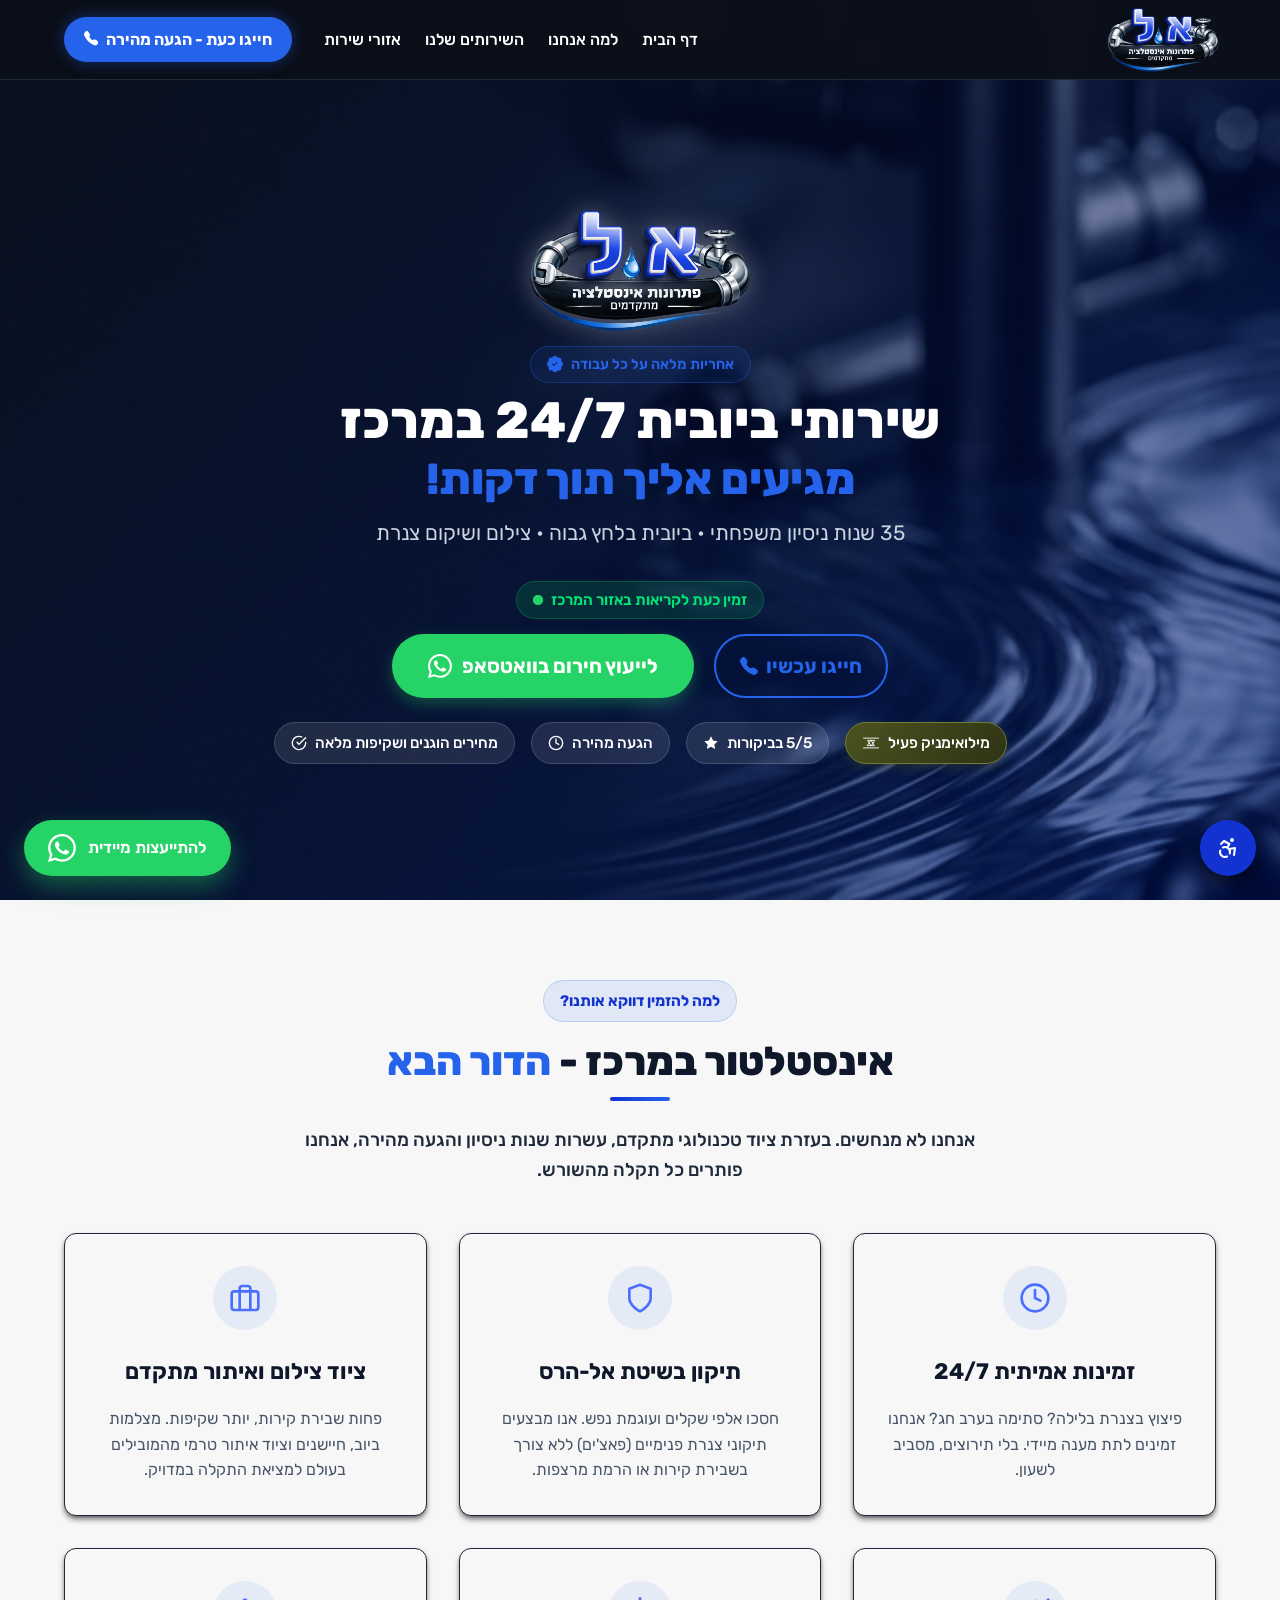
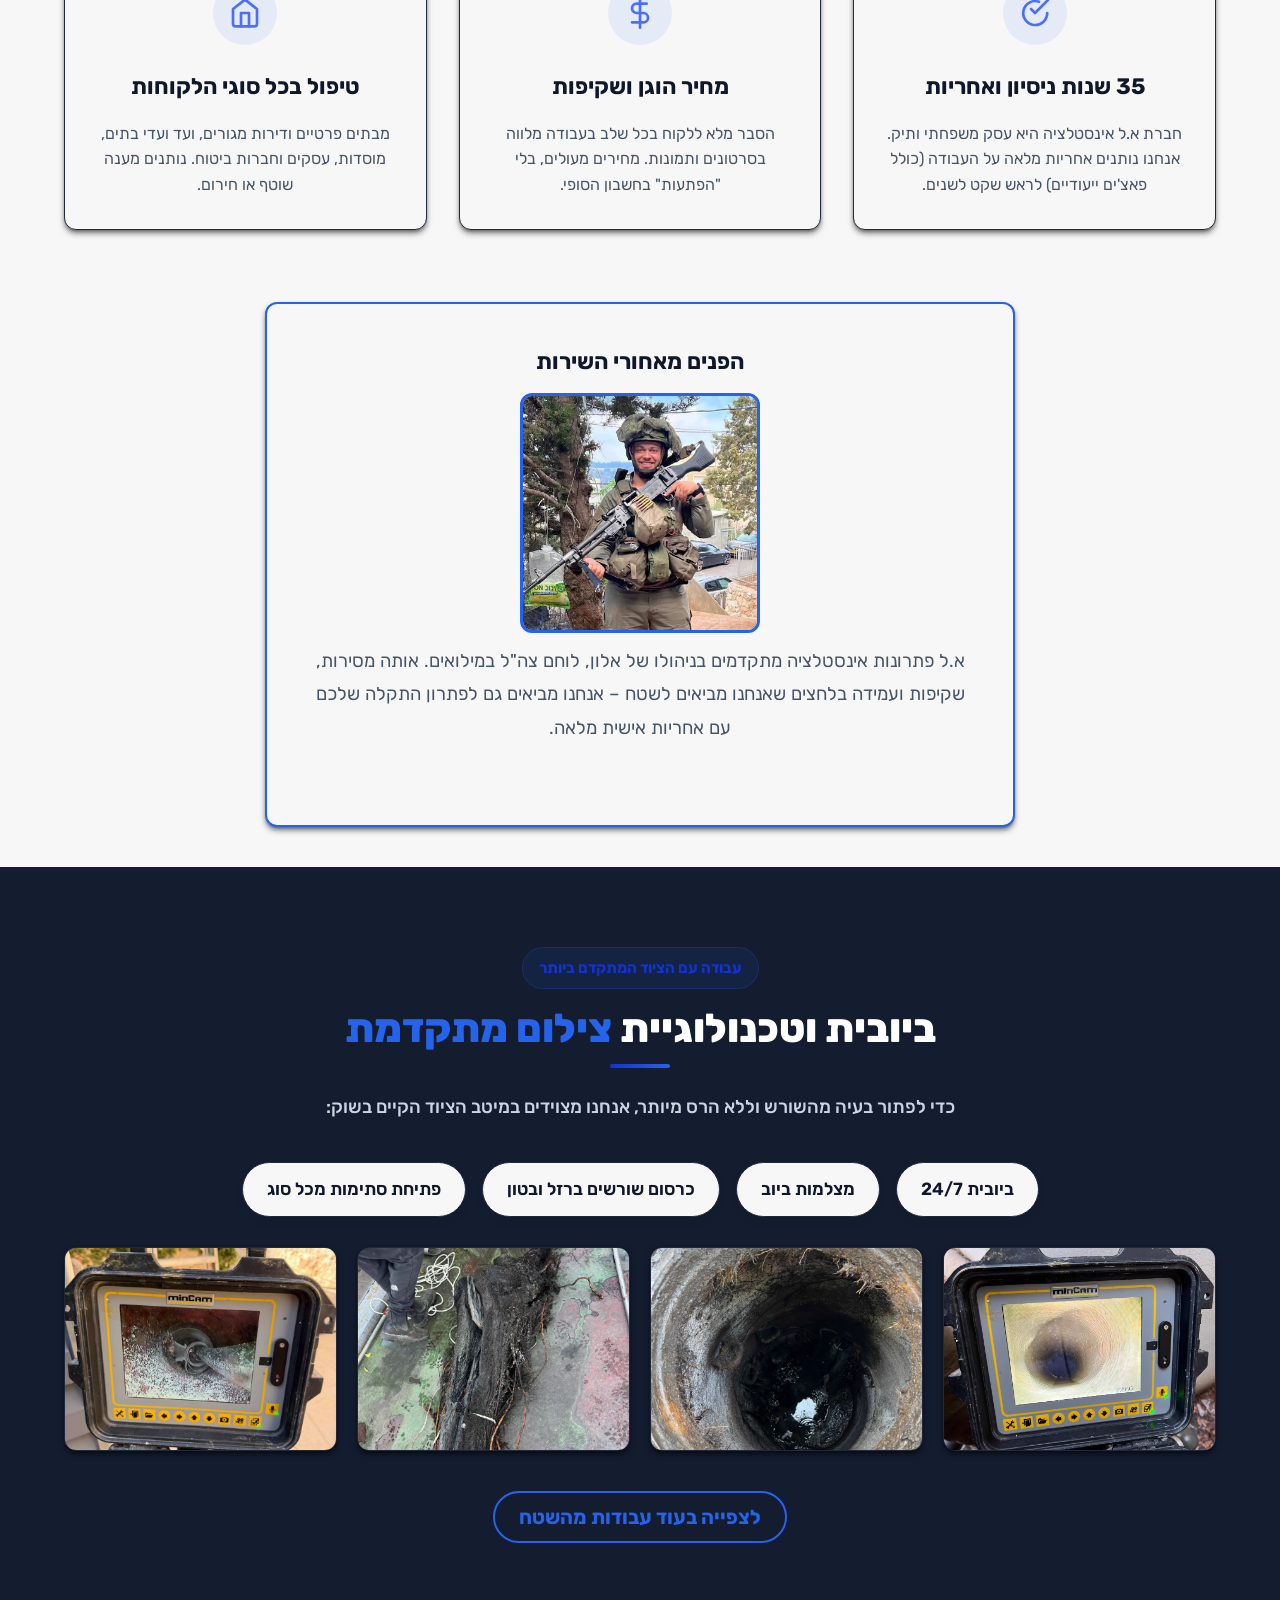
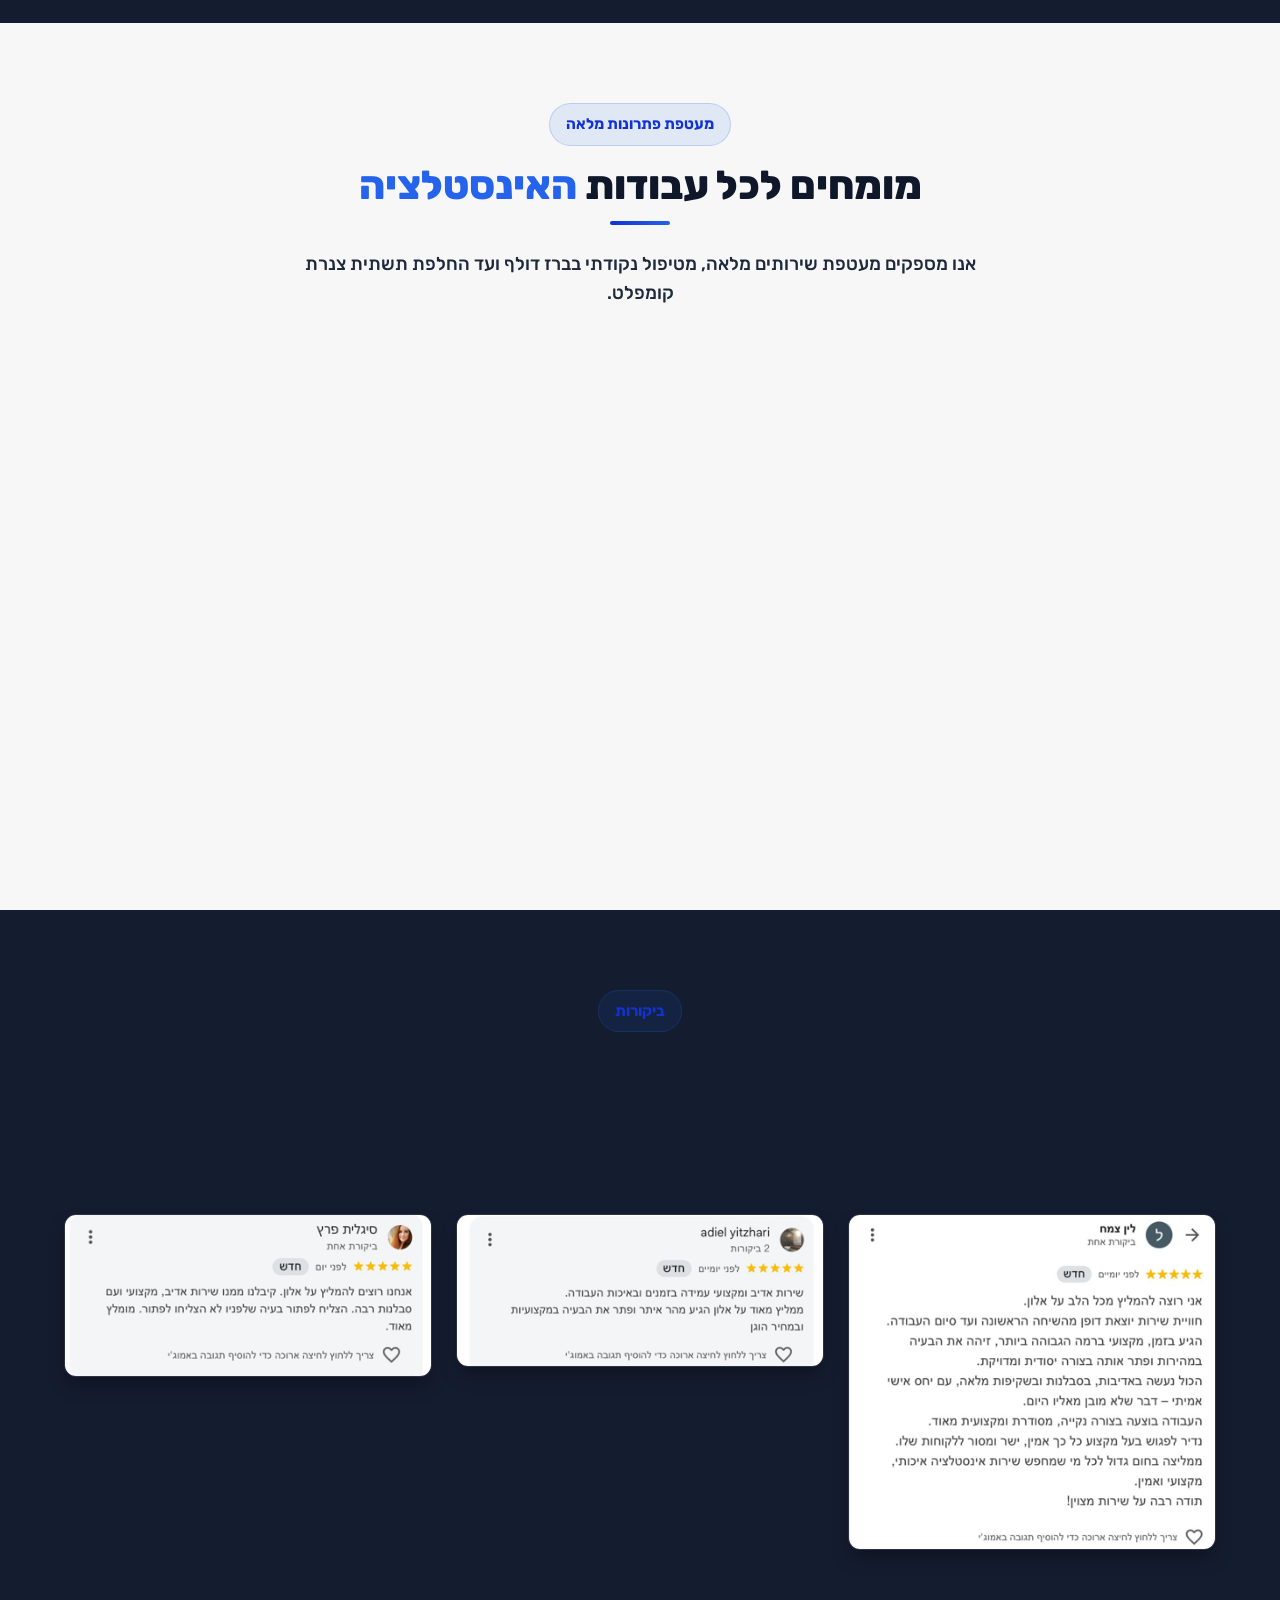
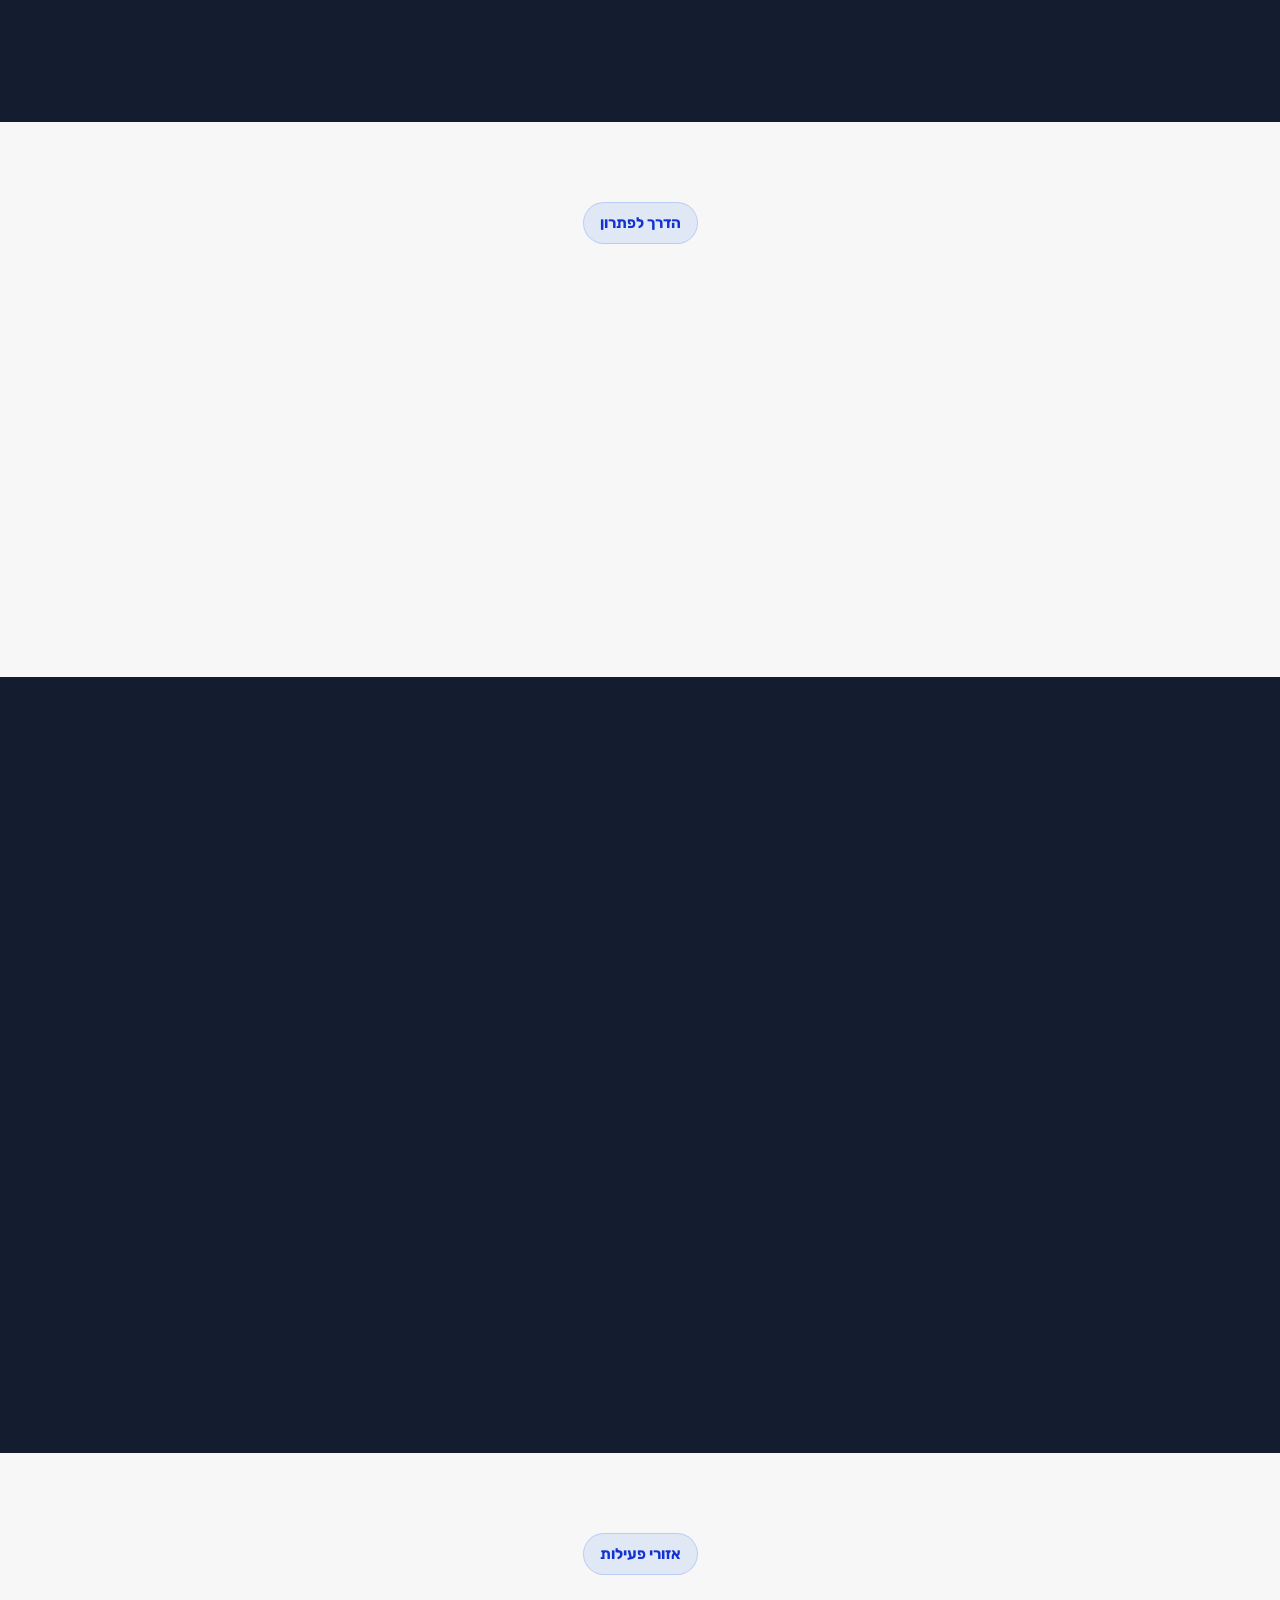
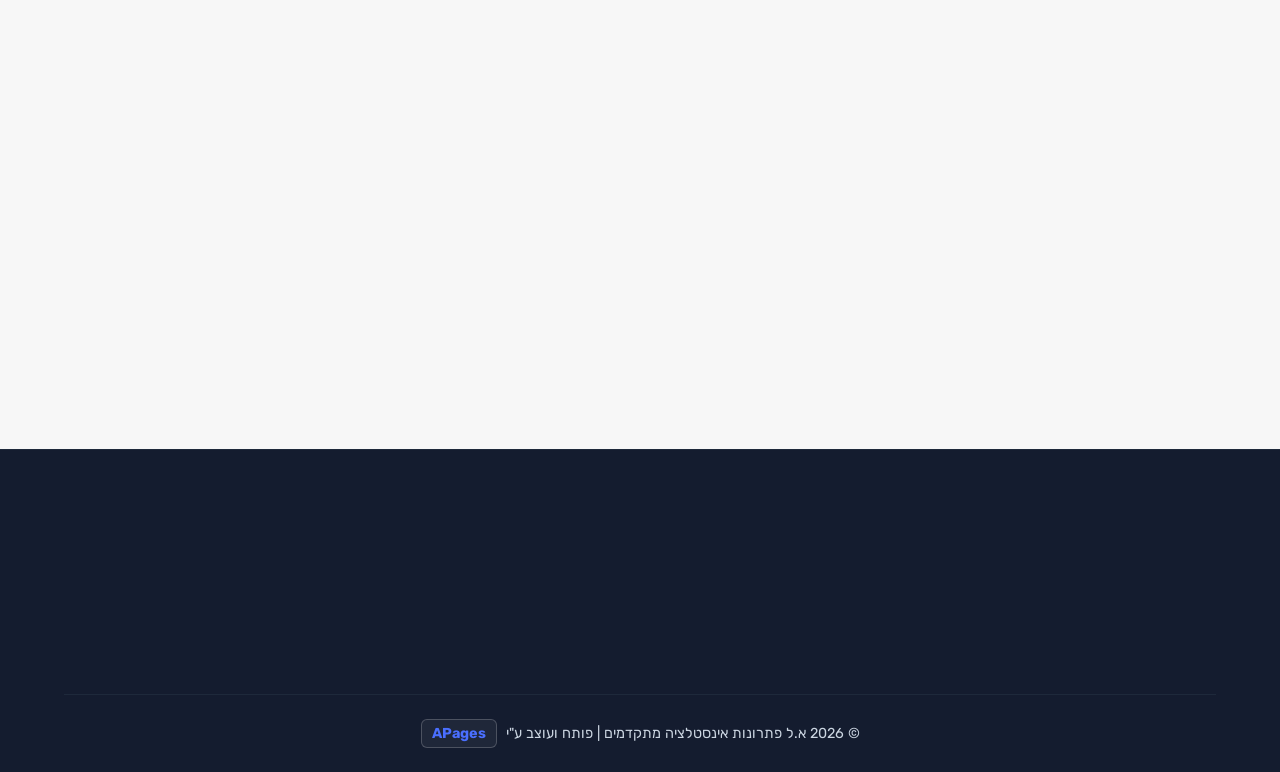
==== index.html @ 1751de32 "Revert "Update biuvit landing page services and mobile polish" This reverts commit eb22429bd9f1d9e3f" ====
<!DOCTYPE html>
<html lang="he" dir="rtl">

<head>
    <!-- Google Tag Manager -->
    <script>(function(w,d,s,l,i){w[l]=w[l]||[];w[l].push({'gtm.start':
    new Date().getTime(),event:'gtm.js'});var f=d.getElementsByTagName(s)[0],
    j=d.createElement(s),dl=l!='dataLayer'?'&l='+l:'';j.async=true;j.src=
    'https://www.googletagmanager.com/gtm.js?id='+i+dl;f.parentNode.insertBefore(j,f);
    })(window,document,'script','dataLayer','GTM-58KF8XC5');</script>
    <!-- End Google Tag Manager -->
    <meta charset="UTF-8">
    <meta name="viewport" content="width=device-width, initial-scale=1.0, viewport-fit=cover">
    <link rel="icon" type="image/png" href="favicon-v3.png">
    <link rel="shortcut icon" href="favicon-v3.png" type="image/x-icon">
    <link rel="apple-touch-icon" href="favicon-v3.png">
    <link rel="canonical" href="https://al-biuvit.co.il/">

    <!-- Resource Hints -->
    <link rel="preconnect" href="https://fonts.googleapis.com">
    <link rel="preconnect" href="https://fonts.gstatic.com" crossorigin>
    <link rel="preconnect" href="https://wa.me">
    <link rel="preload" as="image" href="hero-bg.png">

    <!-- SEO & Open Graph -->
    <title>שירותי ביובית ואינסטלציה במרכז 24/7 | א.ל פתרונות מתקדמים</title>
    <meta name="description"
        content="צריך ביובית במרכז? א.ל פתרונות אינסטלציה - שירותי ביובית 24/7, צילום צנרת ביוב, כרסום שורשים בברזל ובטון ופתיחת סתימות בלחץ גבוה. 35 שנות ניסיון.">
    <meta name="keywords"
        content="ביובית במרכז, ביובית 24/7, צילום צנרת ביוב, כרסום שורשים, פתיחת סתימות ביוב, אינסטלטור במרכז, ביובית תל אביב">

    <!-- Open Graph / Social Media -->
    <meta property="og:title" content="ביובית ואינסטלציה במרכז 24/7 | א.ל פתרונות">
    <meta property="og:description"
        content="שירותי ביובית, צילום צנרת וכרסום שורשים בלחץ גבוה. 35 שנות ניסיון, זמינות 24/7. הגעה מהירה לכל המרכז.">
    <meta property="og:image" content="https://al-biuvit.co.il/logo_transparency.png">
    <meta property="og:url" content="https://al-biuvit.co.il/">
    <meta property="og:type" content="website">

    <!-- Twitter Cards -->
    <meta name="twitter:card" content="summary_large_image">
    <meta name="twitter:title" content="אינסטלטור במרכז 24/7 | א.ל פתרונות אינסטלציה">
    <meta name="twitter:description"
        content="פתרונות אינסטלציה וביובית בשיטת אל-הרס. 35 שנות ניסיון, זמינות 24/7. הגעה מהירה למרכז.">
    <meta name="twitter:image" content="https://al-biuvit.co.il/logo_transparency.png">

    <!-- JSON-LD LocalBusiness Schema -->
    <script type="application/ld+json">
    {
      "@context": "https://schema.org",
      "@type": "LocalBusiness",
      "name": "א.ל פתרונות אינסטלציה מתקדמים",
      "image": "https://al-biuvit.co.il/logo_transparency.png",
      "@id": "https://al-biuvit.co.il/",
      "url": "https://al-biuvit.co.il/",
      "telephone": "+972502509104",
      "aggregateRating": {
        "@type": "AggregateRating",
        "ratingValue": "4.9",
        "reviewCount": "127"
      },
      "address": {
        "@type": "PostalAddress",
        "streetAddress": "מרכז הארץ",
        "addressLocality": "תל אביב, פתח תקווה, רמת גן, סביון",
        "addressRegion": "מרכז",
        "addressCountry": "IL"
      },
      "geo": {
        "@type": "GeoCoordinates",
        "latitude": 32.0853,
        "longitude": 34.7818
      },
      "openingHoursSpecification": {
        "@type": "OpeningHoursSpecification",
        "dayOfWeek": [
          "Monday",
          "Tuesday",
          "Wednesday",
          "Thursday",
          "Friday",
          "Saturday",
          "Sunday"
        ],
        "opens": "00:00",
        "closes": "23:59"
      },
      "sameAs": [
        "https://wa.me/972502509104"
      ],
      "priceRange": "₪₪",
      "description": "שירותי ביובית 24/7, שטיפת קווי ביוב בלחץ גבוה, צילום צנרת, כרסום שורשים ופתיחת סתימות מכל הסוגים במרכז.",
      "hasOfferCatalog": {
        "@type": "OfferCatalog",
        "name": "שירותי אינסטלציה וביובית",
        "itemListElement": [
          {
            "@type": "Offer",
            "itemOffered": {
              "@type": "Service",
              "name": "שירותי ביובית 24/7",
              "description": "שטיפת קווי ביוב בלחץ מים גבוה ופתיחת סתימות קשות."
            }
          },
          {
            "@type": "Offer",
            "itemOffered": {
              "@type": "Service",
              "name": "צילום צנרת ביוב",
              "description": "אבחון מדויק של תקלות ומפגעים בתוך הצנרת באמצעות מצלמות מתקדמות."
            }
          },
          {
            "@type": "Offer",
            "itemOffered": {
              "@type": "Service",
              "name": "כרסום שורשים בצנרת",
              "description": "הסרת שורשים, בטון וברזל מתוך קווי ביוב ללא הרס."
            }
          }
        ]
      }
    }
    </script>

    <!-- FAQ Schema for SEO -->
    <script type="application/ld+json">
    {
      "@context": "https://schema.org",
      "@type": "FAQPage",
      "mainEntity": [
        {
          "@type": "Question",
          "name": "מהם היתרונות של שימוש בביובית?",
          "acceptedAnswer": {
            "@type": "Answer",
            "text": "ביובית מאפשרת שטיפה בלחץ מים גבוה מאוד שמנקה את הצנרת באופן יסודי, מסירה שומנים ופותרת סתימות מורכבות שציוד רגיל לא יכול להן."
          }
        },
        {
          "@type": "Question",
          "name": "האם יש אחריות על עבודות אינסטלציה וביובית?",
          "acceptedAnswer": {
            "@type": "Answer",
            "text": "כן, אנו נותנים אחריות מלאה על כל עבודה שאנו מבצעים, כולל תיקוני צנרת בשיטת אל-הרס ושטיפת קווים."
          }
        },
        {
          "@type": "Question",
          "name": "כמה זמן לוקח לכם להגיע לקריאת חירום?",
          "acceptedAnswer": {
            "@type": "Answer",
            "text": "אנו מחויבים להגעה מהירה ככל האפשר בכל אזור המרכז, בדרך כלל תוך דקות ספורות מרגע הקריאה 24/7."
          }
        },
        {
          "@type": "Question",
          "name": "האם אתם נותנים שירות גם לוועדי בתים ולעסקים?",
          "acceptedAnswer": {
            "@type": "Answer",
            "text": "כן, אנו מספקים מענה רחב הכולל שירות שוטף וקריאות חירום לוועדי בתים, מוסדות, חברות ניהול ועסקים בכל אזור המרכז."
          }
        },
        {
          "@type": "Question",
          "name": "מתי כדאי להזמין ביובית במקום אינסטלטור רגיל?",
          "acceptedAnswer": {
            "@type": "Answer",
            "text": "ביובית נדרשת כאשר מדובר בסתימות קשות בקווי הביוב הראשיים, הצפות, או צורך בשטיפה בלחץ מים גבוה של מערכת הניקוז."
          }
        }
      ]
    }
    </script>

    <!-- Fonts -->
    <link href="https://fonts.googleapis.com/css2?family=Rubik:wght@300;400;500;600;700;800&display=swap"
        rel="stylesheet">

    <!-- Custom CSS -->
    <link rel="stylesheet" href="style.css">
    <!-- Google Tag Manager / gtag.js Placeholders -->
    <!-- Place your Google Ads conversion snippet here later. For now, tracking events are attached to buttons -->
    <script>
        // Placeholder for gtag report conversion
        function gtag_report_conversion(url) {
            // function logic provided by Google
            if (typeof gtag !== 'undefined') {
                gtag('event', 'conversion', {
                    'send_to': 'AW-XXXXXXXXX/YYYYYYYYYYYYYYYYY', // Replace with actual ID
                    'event_callback': function () {
                        if (url) { window.open(url, '_blank'); }
                    }
                });
                return false;
            }
            return true;
        }
    </script>
</head>

<body id="top">
    <!-- Google Tag Manager (noscript) -->
    <noscript><iframe src="https://www.googletagmanager.com/ns.html?id=GTM-58KF8XC5"
    height="0" width="0" style="display:none;visibility:hidden"></iframe></noscript>
    <!-- End Google Tag Manager (noscript) -->
    <!-- Header (Fixed) -->
    <header class="navbar">
        <div class="container nav-content">
            <div class="logo">
                <a href="#top">
                    <!-- Placeholder for the actual logo image -->
                    <img src="logo_transparency.png" alt="א.ל אינסטלציה טכנולוגיה פתרונות מתקדמים"
                        class="logo-img header-logo">
                </a>
            </div>
            <nav class="nav-links">
                <ul class="nav-menu">
                    <li><a href="#top">דף הבית</a></li>
                    <li><a href="#advantages">למה אנחנו</a></li>
                    <li><a href="#services">השירותים שלנו</a></li>
                    <li><a href="#areas">אזורי שירות</a></li>
                </ul>
                <!-- Emergency Call Button (with tracking) -->
                <a href="tel:0502509104" class="btn-emergency header-mobile-btn"
                    onclick="return gtag_report_conversion('');">
                    <span class="btn-text-mobile">חייגו כעת - הגעה מהירה</span>
                    <span class="phone-icon-anim">
                        <svg xmlns="http://www.w3.org/2000/svg" width="18" height="18" fill="currentColor"
                            viewBox="0 0 16 16">
                            <path fill-rule="evenodd"
                                d="M1.885.511a1.745 1.745 0 0 1 2.61.163L6.29 2.98c.329.423.445.974.315 1.494l-.547 2.19a.678.678 0 0 0 .178.643l2.457 2.457a.678.678 0 0 0 .644.178l2.189-.547a1.745 1.745 0 0 1 1.494.315l2.306 1.794c.829.645.905 1.87.163 2.611l-1.034 1.034c-.74.74-1.846 1.065-2.877.702a18.634 18.634 0 0 1-7.01-4.42 18.634 18.634 0 0 1-4.42-7.009c-.362-1.03-.037-2.137.703-2.877L1.885.511z" />
                        </svg>
                    </span>
                </a>

                <!-- Mobile Menu Hamburger -->
                <button id="mobileMenuBtn" class="mobile-menu-btn" aria-label="פתח תפריט">
                    <span></span>
                    <span></span>
                    <span></span>
                </button>
            </nav>
        </div>
    </header>

    <main>
        <!-- Hero Section -->
        <section class="hero bg-dark text-light">
            <!-- Background Image or Overlay here -->
            <div class="container hero-content text-center">
                <!-- Embedded Logo: Now enabled on mobile to allow the animation effect -->
                <div class="hero-logo-wrapper reveal">
                    <img src="logo_transparency.png" alt="א.ל פתרונות אינסטלציה מתקדמים" class="hero-logo" width="220"
                        height="55">
                </div>
                <div class="warranty-badge-float reveal">
                    <span>אחריות מלאה על כל עבודה</span>
                    <svg xmlns="http://www.w3.org/2000/svg" width="16" height="16" fill="currentColor"
                        viewBox="0 0 16 16">
                        <path
                            d="M10.067.87a2.89 2.89 0 0 0-4.134 0l-.622.638-.89-.011a2.89 2.89 0 0 0-2.924 2.924l.01.89-.636.622a2.89 2.89 0 0 0 0 4.134l.637.622-.011.89a2.89 2.89 0 0 0 2.924 2.924l.89-.01.622.636a2.89 2.89 0 0 0 4.134 0l.622-.637.89.011a2.89 2.89 0 0 0 2.924-2.924l-.01-.89.636-.622a2.89 2.89 0 0 0 0-4.134l-.637-.622.011-.89a2.89 2.89 0 0 0-2.924-2.924l-.89.01-.622-.636zm.287 5.984-3 3a.5.5 0 0 1-.708 0l-1.5-1.5a.5.5 0 1 1 .708-.708L7 8.793l2.646-2.647a.5.5 0 0 1 .708.708z" />
                    </svg>
                </div>
                <h1 class="hero-title reveal">
                    שירותי ביובית 24/7 במרכז<br>
                    <span class="text-highlight"
                        style="font-size: 0.85em; display: inline-block; margin-top: 5px;">מגיעים אליך תוך דקות!</span>
                </h1>
                <p class="hero-subtitle reveal reveal-delay-1">35 שנות ניסיון משפחתי &bull; ביובית בלחץ גבוה &bull;
                    צילום ושיקום צנרת</p>
                <div class="live-indicator reveal reveal-delay-1">
                    <span class="live-text">זמין כעת לקריאות באזור המרכז</span>
                    <span class="pulse-dot"></span>
                </div>
                <div class="hero-actions reveal reveal-delay-2">
                    <a href="tel:0502509104" class="btn-outline btn-large" onclick="return gtag_report_conversion('');">
                        חייגו עכשיו
                        <svg xmlns="http://www.w3.org/2000/svg" width="18" height="18" fill="currentColor"
                            viewBox="0 0 16 16" style="margin-right: 8px; vertical-align: middle;">
                            <path fill-rule="evenodd"
                                d="M1.885.511a1.745 1.745 0 0 1 2.61.163L6.29 2.98c.329.423.445.974.315 1.494l-.547 2.19a.678.678 0 0 0 .178.643l2.457 2.457a.678.678 0 0 0 .644.178l2.189-.547a1.745 1.745 0 0 1 1.494.315l2.306 1.794c.829.645.905 1.87.163 2.611l-1.034 1.034c-.74.74-1.846 1.065-2.877.702a18.634 18.634 0 0 1-7.01-4.42 18.634 18.634 0 0 1-4.42-7.009c-.362-1.03-.037-2.137.703-2.877L1.885.511z" />
                        </svg>
                    </a>
                    <a href="https://wa.me/972502509104?text=שלום,%20אני%20צריך%20אינסטלטור%20דחוף."
                        class="btn-primary btn-large btn-whatsapp-glow" target="_blank" rel="noopener"
                        onclick="return gtag_report_conversion('');">
                        לייעוץ חירום בוואטסאפ
                        <svg xmlns="http://www.w3.org/2000/svg" width="24" height="24" fill="currentColor"
                            viewBox="0 0 16 16" class="btn-icon">
                            <path
                                d="M13.601 2.326A7.854 7.854 0 0 0 7.994 0C3.627 0 .068 3.558.064 7.926c0 1.399.366 2.76 1.057 3.965L0 16l4.204-1.102a7.933 7.933 0 0 0 3.79.965h.004c4.368 0 7.926-3.558 7.93-7.93A7.898 7.898 0 0 0 13.6 2.326zM7.994 14.521a6.573 6.573 0 0 1-3.356-.92l-.24-.144-2.494.654.666-2.433-.156-.251a6.56 6.56 0 0 1-1.007-3.505c0-3.626 2.957-6.584 6.591-6.584a6.56 6.56 0 0 1 4.66 1.931 6.557 6.557 0 0 1 1.928 4.66c-.004 3.639-2.961 6.592-6.592 6.592zm3.615-4.934c-.197-.099-1.17-.578-1.353-.646-.182-.065-.315-.099-.445.099-.133.197-.513.646-.627.775-.114.133-.232.148-.43.05-.197-.1-.836-.308-1.592-.985-.59-.525-.985-1.175-1.103-1.372-.114-.198-.011-.304.088-.403.087-.088.197-.232.296-.346.1-.114.133-.198.198-.33.065-.134.034-.248-.015-.347-.05-.099-.445-1.076-.612-1.47-.16-.389-.323-.335-.445-.34-.114-.007-.247-.007-.38-.007a.729.729 0 0 0-.529.247c-.182.198-.691.677-.691 1.654 0 .977.71 1.916.81 2.049.098.133 1.394 2.132 3.383 2.992.47.205.84.326 1.129.418.475.152.904.129 1.246.08.38-.058 1.171-.48 1.338-.943.164-.464.164-.86.114-.943-.049-.084-.182-.133-.38-.232z" />
                        </svg>
                    </a>
                </div>
                <!-- Trust Badges for PPC -->
                <div class="hero-trust-badges">
                    <div class="trust-badge badge-reserve">
                        <span>מילואימניק פעיל</span>
                        <span class="trust-icon">
                            <svg xmlns="http://www.w3.org/2000/svg" width="18" height="18" viewBox="0 0 24 24"
                                fill="none" stroke="#ffffff" stroke-width="1.2" stroke-linecap="round"
                                stroke-linejoin="round">
                                <line x1="2" y1="5.5" x2="22" y2="5.5"></line>
                                <line x1="2" y1="18.5" x2="22" y2="18.5"></line>
                                <g>
                                    <polygon points="12 8.5 16.5 15.5 7.5 15.5"></polygon>
                                    <polygon points="12 15.5 7.5 8.5 16.5 8.5"></polygon>
                                </g>
                            </svg>
                        </span>
                    </div>
                    <div class="trust-badge">
                        <span>5/5 בביקורות</span>
                        <span class="trust-icon">
                            <svg xmlns="http://www.w3.org/2000/svg" width="16" height="16" viewBox="0 0 24 24"
                                fill="currentColor" stroke="none">
                                <polygon
                                    points="12 2 15.09 8.26 22 9.27 17 14.14 18.18 21.02 12 17.77 5.82 21.02 7 14.14 2 9.27 8.91 8.26 12 2" />
                            </svg>
                        </span>
                    </div>
                    <div class="trust-badge">
                        <span>הגעה מהירה</span>
                        <span class="trust-icon">
                            <svg xmlns="http://www.w3.org/2000/svg" width="16" height="16" viewBox="0 0 24 24"
                                fill="none" stroke="currentColor" stroke-width="2" stroke-linecap="round"
                                stroke-linejoin="round">
                                <circle cx="12" cy="12" r="10" />
                                <polyline points="12 6 12 12 16 14" />
                            </svg>
                        </span>
                    </div>
                    <div class="trust-badge">
                        <span>מחירים הוגנים ושקיפות מלאה</span>
                        <span class="trust-icon">
                            <svg xmlns="http://www.w3.org/2000/svg" width="16" height="16" viewBox="0 0 24 24"
                                fill="none" stroke="currentColor" stroke-width="2" stroke-linecap="round"
                                stroke-linejoin="round">
                                <path d="M22 11.08V12a10 10 0 1 1-5.93-9.14" />
                                <polyline points="22 4 12 14.01 9 11.01" />
                            </svg>
                        </span>
                    </div>
                </div>
            </div>
        </section>

        <!-- Advantages Section -->
        <section id="advantages" class="services section-padding bg-light">
            <div class="container text-center">
                <span class="badge">למה להזמין דווקא אותנו?</span>
                <h2 class="section-title reveal">אינסטלטור במרכז - <span class="text-highlight">הדור הבא</span></h2>
                <p class="section-subtitle reveal">אנחנו לא מנחשים. בעזרת ציוד טכנולוגי מתקדם, עשרות שנות ניסיון והגעה
                    מהירה, אנחנו פותרים כל תקלה מהשורש.</p>

                <div class="grid-cards">
                    <div class="card reveal reveal-delay-1">
                        <div class="icon">
                            <svg xmlns="http://www.w3.org/2000/svg" width="32" height="32" viewBox="0 0 24 24"
                                fill="none" stroke="currentColor" stroke-width="2" stroke-linecap="round"
                                stroke-linejoin="round">
                                <circle cx="12" cy="12" r="10" />
                                <polyline points="12 6 12 12 16 14" />
                            </svg>
                        </div>
                        <h3>זמינות אמיתית 24/7</h3>
                        <p>פיצוץ בצנרת בלילה? סתימה בערב חג? אנחנו זמינים לתת מענה מיידי. בלי תירוצים, מסביב לשעון.</p>
                    </div>

                    <div class="card reveal reveal-delay-2">
                        <div class="icon">
                            <svg xmlns="http://www.w3.org/2000/svg" width="32" height="32" viewBox="0 0 24 24"
                                fill="none" stroke="currentColor" stroke-width="2" stroke-linecap="round"
                                stroke-linejoin="round">
                                <path d="M12 22s8-4 8-10V5l-8-3-8 3v7c0 6 8 10 8 10z" />
                            </svg>
                        </div>
                        <h3>תיקון בשיטת אל-הרס</h3>
                        <p>חסכו אלפי שקלים ועוגמת נפש. אנו מבצעים תיקוני צנרת פנימיים (פאצ'ים) ללא צורך בשבירת קירות או
                            הרמת מרצפות.</p>
                    </div>

                    <div class="card reveal reveal-delay-3">
                        <div class="icon">
                            <svg xmlns="http://www.w3.org/2000/svg" width="32" height="32" viewBox="0 0 24 24"
                                fill="none" stroke="currentColor" stroke-width="2" stroke-linecap="round"
                                stroke-linejoin="round">
                                <rect x="2" y="7" width="20" height="14" rx="2" ry="2" />
                                <path d="M16 21V5a2 2 0 0 0-2-2h-4a2 2 0 0 0-2 2v16" />
                            </svg>
                        </div>
                        <h3>ציוד צילום ואיתור מתקדם</h3>
                        <p>פחות שבירת קירות, יותר שקיפות. מצלמות ביוב, חיישנים וציוד איתור טרמי מהמובילים בעולם למציאת
                            התקלה במדויק.</p>
                    </div>

                    <div class="card reveal reveal-delay-2">
                        <div class="icon">
                            <svg xmlns="http://www.w3.org/2000/svg" width="32" height="32" viewBox="0 0 24 24"
                                fill="none" stroke="currentColor" stroke-width="2" stroke-linecap="round"
                                stroke-linejoin="round">
                                <path d="M21.16 12a9 9 0 1 1-6.1-8.5" />
                                <path d="M22 2 12 12l-3-3" />
                            </svg>
                        </div>
                        <h3>35 שנות ניסיון ואחריות</h3>
                        <p>חברת א.ל אינסטלציה היא עסק משפחתי ותיק. אנחנו נותנים אחריות מלאה על העבודה (כולל פאצ'ים
                            ייעודיים) לראש שקט לשנים.</p>
                    </div>

                    <div class="card reveal reveal-delay-3">
                        <div class="icon">
                            <svg xmlns="http://www.w3.org/2000/svg" width="32" height="32" viewBox="0 0 24 24"
                                fill="none" stroke="currentColor" stroke-width="2" stroke-linecap="round"
                                stroke-linejoin="round">
                                <path d="M12 1v22" />
                                <path d="M17 5H9.5a3.5 3.5 0 0 0 0 7h5a3.5 3.5 0 0 1 0 7H6" />
                            </svg>
                        </div>
                        <h3>מחיר הוגן ושקיפות</h3>
                        <p>הסבר מלא ללקוח בכל שלב בעבודה מלווה בסרטונים ותמונות. מחירים מעולים, בלי "הפתעות" בחשבון
                            הסופי.</p>
                    </div>

                    <div class="card reveal reveal-delay-1">
                        <div class="icon">
                            <svg xmlns="http://www.w3.org/2000/svg" width="32" height="32" viewBox="0 0 24 24"
                                fill="none" stroke="currentColor" stroke-width="2" stroke-linecap="round"
                                stroke-linejoin="round">
                                <path d="M3 9l9-7 9 7v11a2 2 0 0 1-2 2H5a2 2 0 0 1-2-2z" />
                                <polyline points="9 22 9 12 15 12 15 22" />
                            </svg>
                        </div>
                        <h3>טיפול בכל סוגי הלקוחות</h3>
                        <p>מבתים פרטיים ודירות מגורים, ועד ועדי בתים, מוסדות, עסקים וחברות ביטוח. נותנים מענה שוטף או
                            חירום.</p>
                    </div>

                    <!-- Alon's Integrated Personal Card -->
                    <div class="card human-card reveal reveal-delay-2">
                        <div class="human-content">
                            <h3>הפנים מאחורי השירות</h3>
                        </div>
                        <div class="human-img-wrapper">
                            <img src="ALONPHOTO.webp" alt="אלון - בעל העסק, לוחם במילואים" loading="lazy" width="220"
                                height="220">
                        </div>
                        <div class="human-content">
                            <p>
                                א.ל פתרונות אינסטלציה מתקדמים בניהולו של אלון, לוחם צה"ל במילואים.
                                אותה מסירות, שקיפות ועמידה בלחצים שאנחנו מביאים לשטח –
                                אנחנו מביאים גם לפתרון התקלה שלכם עם אחריות אישית מלאה.
                            </p>
                        </div>
                    </div>
                </div>
            </div>
        </section>

        <!-- Advanced Equipment Gallery Section (PPC Proof) -->
        <section id="gallery" class="gallery-section section-padding bg-dark-layer">
            <div class="container text-center reveal">
                <span class="badge">עבודה עם הציוד המתקדם ביותר</span>
                <h2 class="section-title text-light reveal">ביובית וטכנולוגיית <span class="text-highlight">צילום
                        מתקדמת</span>
                </h2>
                <p class="section-subtitle text-muted reveal">כדי לפתור בעיה מהשורש וללא הרס מיותר, אנחנו מצוידים במיטב
                    הציוד הקיים בשוק:</p>

                <!-- Static Gallery Grid (Replaces Carousel) -->
                <div class="tags-container reveal" style="margin-bottom: 30px; justify-content: center;">
                    <span class="city-tag">ביובית 24/7</span>
                    <span class="city-tag">מצלמות ביוב</span>
                    <span class="city-tag">כרסום שורשים ברזל ובטון</span>
                    <span class="city-tag">פתיחת סתימות מכל סוג</span>
                </div>
                <div class="gallery-grid" id="mainGalleryGrid">
                    <div class="gallery-item" data-index="0" tabindex="0" role="button" aria-label="הגדל תמונה: צילום קו ביוב לאיתור סתימה ושורשים בצנרת">
                        <img src="works/work1.webp" alt="צילום קו ביוב לאיתור סתימה ושורשים בצנרת" loading="lazy"
                            width="400" height="300">
                    </div>
                    <div class="gallery-item" data-index="1" tabindex="0" role="button" aria-label="הגדל תמונה: בדיקת צנרת ביוב עם מצלמה לאיתור תקלה">
                        <img src="works/work3.webp" alt="בדיקת צנרת ביוב עם מצלמה לאיתור תקלה" loading="lazy"
                            width="400" height="300">
                    </div>
                    <div class="gallery-item" data-index="2" tabindex="0" role="button" aria-label="הגדל תמונה: איתור שורשים בצנרת ביוב">
                        <img src="works/work4.webp" alt="איתור שורשים בצנרת ביוב" loading="lazy"
                            width="400" height="300">
                    </div>
                    <div class="gallery-item" data-index="3" tabindex="0" role="button" aria-label="הגדל תמונה: פתיחת סתימה בביוב באמצעות ציוד מקצועי">
                        <img src="works/work5.webp" alt="פתיחת סתימה בביוב באמצעות ציוד מקצועי" loading="lazy"
                            width="400" height="300">
                    </div>
                    <div class="gallery-item extra-gallery-item" data-index="4" tabindex="0" role="button" aria-label="הגדל תמונה: צילום קו ביוב בשטח">
                        <img src="works-new/work-new-01.webp" alt="צילום קו ביוב בשטח - א.ל אינסטלציה 1" loading="lazy" width="400" height="300">
                    </div>
                    <div class="gallery-item extra-gallery-item" data-index="5" tabindex="0" role="button" aria-label="הגדל תמונה: פתיחת סתימה בביוב באמצעות ציוד מקצועי">
                        <img src="works-new/work-new-02.webp" alt="פתיחת סתימה בביוב באמצעות ציוד מקצועי - א.ל אינסטלציה 2" loading="lazy" width="400" height="300">
                    </div>
                    <div class="gallery-item extra-gallery-item" data-index="6" tabindex="0" role="button" aria-label="הגדל תמונה: בדיקת צנרת ביוב עם מצלמה לאיתור תקלה">
                        <img src="works-new/work-new-03.webp" alt="בדיקת צנרת ביוב עם מצלמה לאיתור תקלה - א.ל אינסטלציה 3" loading="lazy" width="400" height="300">
                    </div>
                    <div class="gallery-item extra-gallery-item" data-index="7" tabindex="0" role="button" aria-label="הגדל תמונה: עבודת ביובית ופתיחת סתימה בשטח">
                        <img src="works-new/work-new-04.webp" alt="עבודת ביובית ופתיחת סתימה בשטח - א.ל אינסטלציה 4" loading="lazy" width="400" height="300">
                    </div>
                    <div class="gallery-item extra-gallery-item" data-index="8" tabindex="0" role="button" aria-label="הגדל תמונה: איתור שורשים בצנרת ביוב">
                        <img src="works-new/work-new-05.webp" alt="איתור שורשים בצנרת ביוב - א.ל אינסטלציה 5" loading="lazy" width="400" height="300">
                    </div>
                    <div class="gallery-item extra-gallery-item" data-index="9" tabindex="0" role="button" aria-label="הגדל תמונה: צילום צנרת ביוב לאבחון תקלה">
                        <img src="works-new/work-new-06.webp" alt="צילום צנרת ביוב לאבחון תקלה - א.ל אינסטלציה 6" loading="lazy" width="400" height="300">
                    </div>
                    <div class="gallery-item extra-gallery-item" data-index="10" tabindex="0" role="button" aria-label="הגדל תמונה: שטיפת קו ביוב ופתיחת סתימה">
                        <img src="works-new/work-new-07.webp" alt="שטיפת קו ביוב ופתיחת סתימה - א.ל אינסטלציה 7" loading="lazy" width="400" height="300">
                    </div>
                    <div class="gallery-item extra-gallery-item" data-index="11" tabindex="0" role="button" aria-label="הגדל תמונה: בדיקת מערכת ביוב בשטח עם מצלמה">
                        <img src="works-new/work-new-08.webp" alt="בדיקת מערכת ביוב בשטח עם מצלמה - א.ל אינסטלציה 8" loading="lazy" width="400" height="300">
                    </div>
                    <div class="gallery-item extra-gallery-item" data-index="12" tabindex="0" role="button" aria-label="הגדל תמונה: עבודת אינסטלציה וביובית ללקוח">
                        <img src="works-new/work-new-09.webp" alt="עבודת אינסטלציה וביובית ללקוח - א.ל אינסטלציה 9" loading="lazy" width="400" height="300">
                    </div>
                    <div class="gallery-item extra-gallery-item" data-index="13" tabindex="0" role="button" aria-label="הגדל תמונה: פתיחת סתימה מורכבת בצנרת ביוב">
                        <img src="works-new/work-new-10.webp" alt="פתיחת סתימה מורכבת בצנרת ביוב - א.ל אינסטלציה 10" loading="lazy" width="400" height="300">
                    </div>
                    <div class="gallery-item extra-gallery-item" data-index="14" tabindex="0" role="button" aria-label="הגדל תמונה: צילום קווי ביוב לפני תיקון תקלה">
                        <img src="works-new/work-new-11.webp" alt="צילום קווי ביוב לפני תיקון תקלה - א.ל אינסטלציה 11" loading="lazy" width="400" height="300">
                    </div>
                    <div class="gallery-item extra-gallery-item" data-index="15" tabindex="0" role="button" aria-label="הגדל תמונה: שירות ביובית וצילום קו ביוב בשטח">
                        <img src="works-new/work-new-12.webp" alt="שירות ביובית וצילום קו ביוב בשטח - א.ל אינסטלציה 12" loading="lazy" width="400" height="300">
                    </div>
                </div>
                

                
                <div class="gallery-more-btn-container reveal reveal-delay-2">
                    <button id="openGalleryBtn" class="btn-outline btn-large">לצפייה בעוד עבודות מהשטח</button>
                </div>
        </section>

        <!-- Core Services Section -->
        <section id="services" class="core-services section-padding bg-light">
            <div class="container">
                <div class="text-center reveal" style="margin-bottom: 48px;">
                    <span class="badge">מעטפת פתרונות מלאה</span>
                    <h2 class="section-title reveal">מומחים לכל עבודות <span class="text-highlight">האינסטלציה</span>
                    </h2>
                    <p class="section-subtitle reveal">אנו מספקים מעטפת שירותים מלאה, מטיפול נקודתי בברז דולף ועד החלפת
                        תשתית צנרת קומפלט.</p>
                </div>
                <div class="services-wrapper">
                    <div class="service-row">
                        <div class="service-box reveal reveal-delay-1">
                            <h3>פתיחת סתימות ביוב</h3>
                            <p>שימוש במכשור חדשני לפתיחת סתימות מורכבות, חיתוך שורשים ושטיפת קווים בלחץ מים גבוה.</p>
                            <a href="https://wa.me/972502509104?text=שלום,%20הגעתי%20מהאתר.%20אני%20צריך%20ייעוץ%20לגבי%20פתיחת%20סתימת%20ביוב."
                                class="service-link" target="_blank" rel="noopener"
                                onclick="return gtag_report_conversion('');">לייעוץ בנושא זה &larr;</a>
                        </div>
                        <div class="service-box reveal reveal-delay-2">
                            <h3>צילום וניקוי צנרת ביוב</h3>
                            <p>צילום פנים צנרת לקבלת תמונת מצב מדויקת, ושטיפת קווים יסודית לשיקום והחזרת הצנרת למצב חדש.
                                כולל אחריות מלאה.</p>
                            <a href="https://wa.me/972502509104?text=שלום,%20הגעתי%20מהאתר.%20אני%20רוצה%20להתייעץ%20לגבי%20צילום%20או%20ניקוי%20צנרת."
                                class="service-link" target="_blank" rel="noopener"
                                onclick="return gtag_report_conversion('');">לייעוץ בנושא זה &larr;</a>
                        </div>
                    </div>
                    <div class="service-row">
                        <div class="service-box reveal reveal-delay-1">
                            <h3>שדרוג והחלפת קווי ביוב</h3>
                            <p>החלפת צנרת מים וביוב קומפלט, תיקונים מקומיים ושדרוג תשתיות בסטנדרט הגבוה ביותר עם אחריות.
                            </p>
                            <a href="https://wa.me/972502509104?text=שלום,%20הגעתי%20מהאתר.%20אני%20צריך%20ייעוץ%20בנושא%20החלפת%20צנרת%20או%20קווי%20ביוב."
                                class="service-link" target="_blank" rel="noopener"
                                onclick="return gtag_report_conversion('');">לייעוץ בנושא זה &larr;</a>
                        </div>
                        <div class="service-box reveal reveal-delay-2">
                            <h3>שירותי ביובית וכרסום שורשים</h3>
                            <p>פתיחת סתימות קשות, שטיפת קווים בלחץ גבוה וכרסום שורשים (ברזל ובטון) לניקוי מוחלט של
                                הצנרת.</p>
                            <a href="https://wa.me/972502509104?text=שלום,%20הגעתי%20מהאתר.%20רציתי%20לברר%20על%20שירותי%20ביובית%20או%20כרסום%20שורשים."
                                class="service-link" target="_blank" rel="noopener"
                                onclick="return gtag_report_conversion('');">לייעוץ בנושא זה &larr;</a>
                        </div>
                    </div>
                </div>
            </div>
        </section>

        <!-- Google Reviews Section (PPC Proof) -->
        <section id="reviews" class="reviews-section section-padding bg-dark-layer">
            <div class="container text-center">
                <span class="badge">ביקורות</span>
                <h2 class="section-title text-light reveal">לקוחות <span class="text-highlight">ממליצים עלינו</span></h2>
                <p class="section-subtitle text-muted reveal">לקוחות משתפים מהחוויה שלהם מהשירות, הזמינות והמקצועיות</p>
                
                <!-- Reviews Grid -->
                <div class="reviews-grid" id="reviewsGrid">
                    <!-- Main 3 Reviews -->
                    <div class="review-item">
                        <img src="reviews/review1.png" alt="ביקורת מלקוח על שירות ביובית מהיר ומקצועי" loading="lazy" width="580" height="290">
                    </div>
                    <div class="review-item">
                        <img src="reviews/review2.png" alt="המלצת לקוח על שירות פתיחת סתימות אמין ומהיר" loading="lazy" width="580" height="290">
                    </div>
                    <div class="review-item">
                        <img src="reviews/review3.png" alt="ביקורת לקוח על זמינות גבוהה ושירות אינסטלציה מעולה" loading="lazy" width="580" height="290">
                    </div>
                    <!-- Extra Reviews (Hidden by default on Desktop) -->
                    <div class="review-item extra-review">
                        <img src="reviews/review4.webp" alt="ביקורת מלקוח מרוצה על פתיחת סתימה במרכז" loading="lazy" width="300" height="300">
                    </div>
                    <div class="review-item extra-review">
                        <img src="reviews/review5.webp" alt="המלצה מצולמת על שירות ביובית וצילום קווים" loading="lazy" width="300" height="300">
                    </div>
                    <div class="review-item extra-review">
                        <img src="reviews/review6.webp" alt="ביקורת לקוח על הגעה מהירה לטיפול בבעיית אינסטלציה" loading="lazy" width="300" height="300">
                    </div>
                    <div class="review-item extra-review">
                        <img src="reviews/review7.webp" alt="המלצת לקוח על מקצועיות ויחס אישי" loading="lazy" width="300" height="300">
                    </div>
                    <div class="review-item extra-review">
                        <img src="reviews/review8.webp" alt="המלצה על שירות מהיר ואמין בשעות הלילה" loading="lazy" width="300" height="300">
                    </div>
                    <div class="review-item extra-review">
                        <img src="reviews/review9.webp" alt="ביקורת מעולה על עבודת אינסטלציה ללא הרס" loading="lazy" width="300" height="300">
                    </div>
                    <div class="review-item extra-review">
                        <img src="reviews/review10.webp" alt="לקוח מרוצה משירות פתיחת סתימות ושטיפת קווים" loading="lazy" width="300" height="300">
                    </div>
                </div>

                <div class="reviews-more-btn-container reveal reveal-delay-2 hide-mobile" style="margin-top: 40px;">
                    <button id="showMoreReviewsBtn" class="btn-outline btn-large" aria-expanded="false">לצפייה בעוד ביקורות</button>
                </div>
            </div>
        </section>

        <!-- Process Section (CRO Booster) -->
        <section id="process" class="section-padding bg-light">
            <div class="container text-center">
                <span class="badge">הדרך לפתרון</span>
                <h2 class="section-title reveal">איך זה <span class="text-highlight">עובד?</span></h2>
                <!-- Fixed grid for steps -->
                <div class="process-grid-modern">
                    <div class="process-step-premium reveal reveal-delay-1">
                        <div class="step-icon-premium">01</div>
                        <h3>שיחת אפיון</h3>
                        <p>שיחה קצרה להבנת התקלה ושליחת צוות מתאים.</p>
                    </div>
                    <div class="process-step-premium reveal reveal-delay-2">
                        <div class="step-icon-premium">02</div>
                        <h3>הגעה וטיפול</h3>
                        <p>תוך דקות לכל אזור המרכז עם הציוד הנדרש וביובית במידת הצורך.</p>
                    </div>
                    <div class="process-step-premium reveal reveal-delay-3">
                        <div class="step-icon-premium">03</div>
                        <h3>אבחון וצילום</h3>
                        <p>שימוש בציוד מתקדם כמו צילום הצנרת לאיתור מדויק של הבעיה ללא שבירה לחינם.</p>
                    </div>
                    <div class="process-step-premium reveal reveal-delay-4">
                        <div class="step-icon-premium">04</div>
                        <h3>סיום ואחריות</h3>
                        <p>פתרון הבעיה מהשורש ומתן אחריות מלאה על העבודה.</p>
                    </div>
                </div>
            </div>
        </section>

        <!-- FAQ Section (SEO Booster) - Premium Accordion -->
        <section id="faq" class="section-padding bg-dark-layer">
            <div class="container">
                <div class="text-center reveal">
                    <span class="badge">שאלות נפוצות</span>
                    <h2 class="section-title text-light">שאלות שאולי <span class="text-highlight">רציתם לשאול</span>
                    </h2>
                </div>
                <div class="faq-accordion-premium reveal reveal-delay-1" style="max-width: 900px; margin: 50px auto 0;">
                    <div class="faq-item-premium">
                        <button class="faq-trigger-premium" aria-expanded="false">
                            <span>מהם היתרונות של שימוש בביובית?</span>
                            <svg class="plus-icon" width="20" height="20" viewBox="0 0 24 24" fill="none"
                                stroke="currentColor" stroke-width="3" stroke-linecap="round" stroke-linejoin="round">
                                <line x1="12" y1="5" x2="12" y2="19"></line>
                                <line x1="5" y1="12" x2="19" y2="12"></line>
                            </svg>
                        </button>
                        <div class="faq-panel-premium">
                            <p>ביובית מאפשרת שטיפה בלחץ מים גבוה מאוד שמנקה את הצנרת באופן יסודי, מסירה שומנים ופותחת
                                סתימות מורכבות שציוד רגיל לא יכול. זהו הפתרון היעיל ביותר לשמירה על תקינות הצנרת
                                לטווח ארוך.</p>
                        </div>
                    </div>
                    <div class="faq-item-premium">
                        <button class="faq-trigger-premium" aria-expanded="false">
                            <span>האם יש אחריות על עבודות אינסטלציה וביובית?</span>
                            <svg class="plus-icon" width="20" height="20" viewBox="0 0 24 24" fill="none"
                                stroke="currentColor" stroke-width="3" stroke-linecap="round" stroke-linejoin="round">
                                <line x1="12" y1="5" x2="12" y2="19"></line>
                                <line x1="5" y1="12" x2="19" y2="12"></line>
                            </svg>
                        </button>
                        <div class="faq-panel-premium">
                            <p>בוודאי. אנו מחויבים למקצועיות ללא פשרות ונותנים אחריות מלאה על כל עבודה שאנו מבצעים. בין
                                אם מדובר בתיקון צנרת בשיטת אל-הרס (פאץ') או שטיפת קווים יסודית, המטרה שלנו היא השקט
                                הנפשי שלכם.</p>
                        </div>
                    </div>
                    <div class="faq-item-premium">
                        <button class="faq-trigger-premium" aria-expanded="false">
                            <span>כמה זמן לוקח לכם להגיע לקריאת חירום?</span>
                            <svg class="plus-icon" width="20" height="20" viewBox="0 0 24 24" fill="none"
                                stroke="currentColor" stroke-width="3" stroke-linecap="round" stroke-linejoin="round">
                                <line x1="12" y1="5" x2="12" y2="19"></line>
                                <line x1="5" y1="12" x2="19" y2="12"></line>
                            </svg>
                        </button>
                        <div class="faq-panel-premium">
                            <p>מכיוון שאנו מבינים את הנזק העצום שיכולה לגרום הצפה, הצוותים שלנו פרוסים ברחבי המרכז 24/7.
                                אנו מחויבים להגעה מהירה ככל האפשר, בדרך כלל תוך דקות ספורות מרגע הקריאה, כדי לצמצם נזקים
                                ולפתור את הבעיה מיד.</p>
                        </div>
                    </div>
                    <div class="faq-item-premium">
                        <button class="faq-trigger-premium" aria-expanded="false">
                            <span>האם אתם נותנים שירות גם לוועדי בתים ולעסקים?</span>
                            <svg class="plus-icon" width="20" height="20" viewBox="0 0 24 24" fill="none"
                                stroke="currentColor" stroke-width="3" stroke-linecap="round" stroke-linejoin="round">
                                <line x1="12" y1="5" x2="12" y2="19"></line>
                                <line x1="5" y1="12" x2="19" y2="12"></line>
                            </svg>
                        </button>
                        <div class="faq-panel-premium">
                            <p>בוודאי. אנו מספקים מענה רחב הכולל שירות שוטף וקריאות חירום לוועדי בתים, מוסדות, חברות
                                ניהול ועסקים בכל אזור המרכז, כולל הנפקת דוחות מפורטים עבור חברות ביטוח במידת הצורך.</p>
                        </div>
                    </div>
                    <div class="faq-item-premium">
                        <button class="faq-trigger-premium" aria-expanded="false">
                            <span>מתי כדאי להזמין ביובית במקום אינסטלטור רגיל?</span>
                            <svg class="plus-icon" width="20" height="20" viewBox="0 0 24 24" fill="none"
                                stroke="currentColor" stroke-width="3" stroke-linecap="round" stroke-linejoin="round">
                                <line x1="12" y1="5" x2="12" y2="19"></line>
                                <line x1="5" y1="12" x2="19" y2="12"></line>
                            </svg>
                        </button>
                        <div class="faq-panel-premium">
                            <p>ביובית נדרשת כאשר מדובר בסתימות קשות בקווי הביוב הראשיים, הצפות חיצוניות, או צורך בשטיפה
                                בלחץ מים גבוה של מערכת הניקוז. אינסטלטור רגיל מטפל בדרך כלל בתקלות קצה בתוך הבית כמו
                                ברזים, ניאגרות וסתימות מקומיות.</p>
                        </div>
                    </div>
                </div>
            </div>
        </section>

        <!-- Service Areas Section -->
        <section id="areas" class="service-areas section-padding bg-light text-center">
            <div class="container">
                <span class="badge">אזורי פעילות</span>
                <h2 class="section-title reveal">מגיעים מיד לכל אזור <span class="text-highlight">המרכז</span></h2>
                <p class="section-subtitle reveal reveal-delay-1">פריסה רחבה של צוותי אינסטלציה המבטיחה הגעה מהירה:</p>

                <div class="tags-container reveal reveal-delay-2">
                    <span class="city-tag">תל אביב</span>
                    <span class="city-tag">פתח תקווה</span>
                    <span class="city-tag">רמת גן</span>
                    <span class="city-tag">סביון</span>
                    <span class="city-tag">קרית אונו</span>
                    <span class="city-tag">הרצליה</span>
                    <span class="city-tag">כפר סבא</span>
                    <span class="city-tag">רחובות</span>
                    <span class="city-tag">ראש העין</span>
                    <span class="city-tag">והסביבה...</span>
                </div>

                <div class="reveal reveal-delay-3" style="margin-top: 40px;">
                    <a href="tel:0502509104" class="btn-emergency btn-large btn-full-mobile btn-center-mobile"
                        onclick="return gtag_report_conversion('');">
                        הזמנת אינסטלטור עכשיו
                        <span class="phone-icon-anim">
                            <svg xmlns="http://www.w3.org/2000/svg" width="24" height="24" fill="currentColor"
                                viewBox="0 0 16 16">
                                <path fill-rule="evenodd"
                                    d="M1.885.511a1.745 1.745 0 0 1 2.61.163L6.29 2.98c.329.423.445.974.315 1.494l-.547 2.19a.678.678 0 0 0 .178.643l2.457 2.457a.678.678 0 0 0 .644.178l2.189-.547a1.745 1.745 0 0 1 1.494.315l2.306 1.794c.829.645.905 1.87.163 2.611l-1.034 1.034c-.74.74-1.846 1.065-2.877.702a18.634 18.634 0 0 1-7.01-4.42 18.634 18.634 0 0 1-4.42-7.009c-.362-1.03-.037-2.137.703-2.877L1.885.511z" />
                            </svg>
                        </span>
                    </a>
                </div>


            </div>
        </section>

    </main>

    <!-- Footer Area (Copied from EXAMPLES) -->
    <footer class="footer bg-dark-layer">
        <div class="container text-center">
            <div class="footer-grid">
                <!-- Info -->
                <div class="footer-info reveal">
                    <a href="#top" style="display: inline-block;">
                        <img src="logo_transparency.png" alt="א.ל אינסטלציה לוגו תחתון" class="footer-logo header-logo">
                    </a>
                    <p>א.ל פתרונות אינסטלציה מתקדמים - 35 שנות שירות במרכז הארץ. זמינות מלאה סביב השעון, שירות מקצועי,
                        במחירים שקופים.</p>
                </div>

                <!-- Contact Details -->
                <div class="footer-contact reveal reveal-delay-1">
                    <h4>יצירת קשר</h4>
                    <ul>
                        <li><a href="tel:0502509104">050-250-9104</a></li>
                        <li><a href="mailto:Alonsmo01@gmail.com">Alonsmo01@gmail.com</a></li>
                        <li>ח.פ : 206750085</li>
                    </ul>
                </div>

                <!-- Legal -->
                <div class="footer-legal-links reveal reveal-delay-2">
                    <h4>מידע משפטי</h4>
                    <ul>
                        <li><a href="#" class="legal-trigger" data-modal="privacy">תנאי שימוש פרטיות</a></li>
                        <li><a href="#" class="legal-trigger" data-modal="accessibility">הצהרת נגישות</a></li>
                    </ul>
                </div>
            </div>

            <div class="footer-bottom">
                <p>&copy; 2026 א.ל פתרונות אינסטלציה מתקדמים | פותח ועוצב ע"י <a
                        href="https://wa.me/972546276683?text=שלום%20APages,%20אני%20פונה%20מהאתר%20של%20א.ל%20אינסטלציה."
                        class="dev-credit" target="_blank" rel="noopener">APages</a></p>
            </div>
        </div>
    </footer>

    <!-- ========== LEGAL MODALS (Copied from EXAMPLES) ========== -->
    <div id="legalModal" class="modal">
        <div class="modal-content">
            <span class="modal-close">&times;</span>
            <div id="modalBody" class="modal-body">
                <!-- Content will be injected via JS -->
            </div>
        </div>
    </div>

    <!-- // Accessibility Widget (Copied from EXAMPLES) -->
    <div id="accessibilityWidget" class="accessibility-widget">
        <button id="accessibilityBtn" class="accessibility-btn" aria-label="תפריט נגישות">
            <svg xmlns="http://www.w3.org/2000/svg" width="24" height="24" viewBox="0 0 24 24" fill="none"
                stroke="currentColor" stroke-width="2" stroke-linecap="round" stroke-linejoin="round">
                <circle cx="16" cy="4" r="1"></circle>
                <path d="m18 19 1-7-6 1"></path>
                <path d="m5 8 3-3 5.5 3-2.36 3.5"></path>
                <path d="M4.24 14.5a5 5 0 0 0 6.88 6"></path>
                <path d="M13.76 17.5a5 5 0 0 0-6.88-6"></path>
            </svg>
        </button>
        <div id="accessibilityMenu" class="accessibility-menu">
            <div class="accessibility-header">
                <h3>תפריט נגישות</h3>
                <button id="closeAccessibility" class="close-menu">&times;</button>
            </div>
            <div class="accessibility-options">
                <button class="acc-opt" data-action="contrast">🌓 ניגודיות גבוהה</button>
                <button class="acc-opt" data-action="grayscale">🏁 גווני אפור</button>
                <button class="acc-opt" data-action="increase-text">➕ הגדלת טקסט</button>
                <button class="acc-opt" data-action="decrease-text">➖ הקטנת טקסט</button>
                <button class="acc-opt" data-action="highlight-links">🔗 הדגשת קישורים</button>
                <button class="acc-opt reset-btn" data-action="reset">🔄 איפוס הגדרות</button>
            </div>
        </div>
    </div>

    <!-- // Dynamic WhatsApp Floating CTA (Copied from EXAMPLES) -->
    <a href="https://wa.me/972502509104?text=שלום,%20אני%20מחפש%20אינסטלטור%20במרכז%20לטיפול%20דחוף.%20אפשר%20לקבל%20מענה?"
        id="floatingCTA" class="floating-cta whatsapp-float" target="_blank" rel="noopener"
        onclick="return gtag_report_conversion('');">
        <span>להתייעצות מיידית</span>
        <!-- SVG WhatsApp Icon -->
        <svg xmlns="http://www.w3.org/2000/svg" width="28" height="28" fill="currentColor" viewBox="0 0 16 16">
            <path
                d="M13.601 2.326A7.854 7.854 0 0 0 7.994 0C3.627 0 .068 3.558.064 7.926c0 1.399.366 2.76 1.057 3.965L0 16l4.204-1.102a7.933 7.933 0 0 0 3.79.965h.004c4.368 0 7.926-3.558 7.93-7.93A7.898 7.898 0 0 0 13.6 2.326zM7.994 14.521a6.573 6.573 0 0 1-3.356-.92l-.24-.144-2.494.654.666-2.433-.156-.251a6.56 6.56 0 0 1-1.007-3.505c0-3.626 2.957-6.584 6.591-6.584a6.56 6.56 0 0 1 4.66 1.931 6.557 6.557 0 0 1 1.928 4.66c-.004 3.639-2.961 6.592-6.592 6.592zm3.615-4.934c-.197-.099-1.17-.578-1.353-.646-.182-.065-.315-.099-.445.099-.133.197-.513.646-.627.775-.114.133-.232.148-.43.05-.197-.1-.836-.308-1.592-.985-.59-.525-.985-1.175-1.103-1.372-.114-.198-.011-.304.088-.403.087-.088.197-.232.296-.346.1-.114.133-.198.198-.33.065-.134.034-.248-.015-.347-.05-.099-.445-1.076-.612-1.47-.16-.389-.323-.335-.445-.34-.114-.007-.247-.007-.38-.007a.729.729 0 0 0-.529.247c-.182.198-.691.677-.691 1.654 0 .977.71 1.916.81 2.049.098.133 1.394 2.132 3.383 2.992.47.205.84.326 1.129.418.475.152.904.129 1.246.08.38-.058 1.171-.48 1.338-.943.164-.464.164-.86.114-.943-.049-.084-.182-.133-.38-.232z" />
        </svg>
    </a>

    <!-- Legal Content Templates (Copied from EXAMPLES) -->
    <template id="privacy-content">
        <h2>תנאי שימוש ומדיניות פרטיות</h2>
        <p>ברוכים הבאים לאתר של א.ל פתרונות אינסטלציה מתקדמים. המידע שתמסרו יישמר תחת סודיות מוחלטת.</p>
        <p>אנו לא מעבירים מידע אודות פניות הלקוחות לצדדים שלישיים ללא אישור והסכמה. הנתונים הנאספים בדף נועדו לאפשר לנו
            לחזור אליכם בהקדם האפשרי עם השירות המתאים.</p>
    </template>

    <template id="accessibility-content">
        <h2>הצהרת נגישות</h2>
        <p>אנו רואים חשיבות רבה במתן שירות שוויוני. אתר זה הונגש בהתאם לתקנות שוויון זכויות לאנשים עם מוגבלות (תקן
            ישראלי 5568 ברמת AA).</p>
        <ul>
            <li><strong>סרגל נגישות פעיל:</strong> הוטמע רכיב עזר המאפשר הגדלת טקסט, שינוי ניגודיות (מצב כהה), מצב גווני
                אפור והדגשת קישורים כפי שראיתם בתפריט הצד.</li>
            <li>האתר מותאם למכשירים ניידים ומקלדות.</li>
        </ul>
        <p>במידה ונתקלתם בבעיית נגישות, נשמח לסייע ולתקן, אנא פנו אלינו לכתובת המייל המופיעה למטה.</p>
    </template>

    <!-- Fullscreen Gallery Lightbox -->
    <div id="galleryLightbox" class="lightbox-modal" aria-hidden="true" role="dialog" aria-modal="true" aria-label="גלריית עבודות">
        <button id="closeLightboxBtn" class="lightbox-close" aria-label="סגור גלריה">&times;</button>
        <button id="prevLightboxBtn" class="lightbox-prev" aria-label="תמונה קודמת" dir="ltr">&#10094;</button>
        <div class="lightbox-content-wrapper">
            <img id="lightboxImg" class="lightbox-img" src="" alt="תמונה מוגדלת מהגלריה">
        </div>
        <button id="nextLightboxBtn" class="lightbox-next" aria-label="תמונה הבאה" dir="ltr">&#10095;</button>
    </div>

    <!-- Scripts -->
    <script src="script.js"></script>
</body>

</html>
---- style.css ----
/* Base Styling and Variables */
:root {
    /* Plumbing Theme Colors (Matched to Logo: Deep Blue, Black, White) */
    --primary: #1233D2; /* Strong Blue from Logo text "׳.׳" */
    --primary-light: #4A6FFF; /* Lighter Blue from Logo gradients */
    --primary-dark: #001A8A; /* Navy edge color from Logo */
    --accent: #2563EB; /* Bright Blue for strong call to action (instead of orange) */
    --accent-dark: #1D4ED8;
    
    /* Neutral Colors for background and text */
    --text-main: #FFFFFF;
    --text-muted: #CBD5E1; /* Lighter grey for better contrast */
    --text-dark: #0F172A; 
    --bg-main: #0B0F19; /* Very Dark Navy/Blackish for premium feel matching bottom logo ribbon */
    --bg-light: #f7f7f7; /* Matched to Logo Background for seamless integration */    --bg-dark-layer: #141C2F; /* Slightly lighter than bg-main */
    --border: #1E293B;
    
    /* Spacing & Styling configurations */
    --font-main: 'Rubik', system-ui, sans-serif;
    --nav-height: 80px;
    --radius-md: 12px;
    --radius-lg: 24px;
    --shadow-md: 0 4px 6px -1px rgb(0 0 0 / 0.5), 0 2px 4px -2px rgb(0 0 0 / 0.5);
    --shadow-lg: 0 10px 15px -3px rgb(0 0 0 / 0.5), 0 4px 6px -4px rgb(0 0 0 / 0.5);
    --shadow-accent: 0 0 15px rgba(37, 99, 235, 0.4);
    --transition: all 0.3s cubic-bezier(0.4, 0, 0.2, 1);
}

/* CSS Reset & Base styling */
*, *::before, *::after {
    box-sizing: border-box;
    margin: 0;
    padding: 0;
}

html {
    scroll-behavior: smooth;
    font-family: var(--font-main);
    color: var(--text-main);
    background-color: var(--bg-main);
    line-height: 1.6;
    overflow-x: hidden;
}

body {
    -webkit-font-smoothing: antialiased;
    -moz-osx-font-smoothing: grayscale;
    overflow-x: hidden;
    width: 100%;
}

button, input, textarea {
    font-family: inherit;
    -webkit-appearance: none;
    appearance: none;
}

a {
    text-decoration: none;
    color: inherit;
    transition: var(--transition);
}

ul { list-style: none; }
img { max-width: 100%; height: auto; display: block; }

/* Utilities */
.container {
    width: 100%;
    max-width: 1200px;
    margin: 0 auto;
    padding: 0 24px;
    padding-left: max(24px, env(safe-area-inset-left));
    padding-right: max(24px, env(safe-area-inset-right));
}

.text-center { text-align: center; }
.text-light { color: var(--text-main); }
.section-padding { padding: 80px 0; }
.bg-dark { background-color: var(--bg-main); }
.bg-dark-layer { background-color: var(--bg-dark-layer); }
.bg-light { background-color: var(--bg-light); color: var(--text-dark); }
.hidden { display: none !important; }

/* Typography */
.text-highlight {
    color: var(--accent);
    position: relative;
    display: inline-block;
    z-index: 1;
}

/* Navbar */
.navbar {
    position: fixed;
    top: 0;
    left: 0;
    width: 100%;
    height: var(--nav-height);
    background-color: rgba(11, 15, 25, 0.95);
    backdrop-filter: blur(12px);
    -webkit-backdrop-filter: blur(12px);
    border-bottom: 1px solid var(--border);
    z-index: 50;
    display: flex;
    align-items: center;
}

.nav-content {
    display: flex;
    justify-content: space-between;
    align-items: center;
}

.nav-links {
    display: flex;
    align-items: center;
    gap: 32px;
}

.nav-menu {
    display: flex;
    gap: 24px;
    margin: 0;
    padding: 0;
}

.nav-menu a {
    font-size: 1rem;
    font-weight: 500;
    color: var(--text-main);
    transition: var(--transition);
    position: relative;
    padding: 8px 0;
}

.nav-menu a::after {
    content: '';
    position: absolute;
    bottom: 0;
    left: 0;
    width: 0;
    height: 2px;
    background: var(--primary-light);
    transition: var(--transition);
}

.nav-menu a:hover {
    color: var(--primary-light);
}

.nav-menu a:hover::after {
    width: 100%;
}

.logo-img {
    height: 55px; /* Reduced from 70px for Desktop */
    max-width: 220px;
    object-fit: contain;
    transition: all 0.6s cubic-bezier(0.4, 0, 0.2, 1);
}

/* Global rules for the mini logo in the sticky header */
.header-logo {
    opacity: 1; /* Always visible from the start */
    transform: scale(1.05) translateY(0); /* Start slightly larger */
    pointer-events: auto;
    transition: all 0.5s cubic-bezier(0.4, 0, 0.2, 1);
}

/* Removed scrolled .header-logo to keep it static */

/* Hero logo wrapper & scroll effect */
.hero-logo-wrapper {
    display: flex;
    justify-content: center;
    width: 100%;
    margin-top: 0; /* Removed margin to move it up */
    transition: all 0.8s cubic-bezier(0.4, 0, 0.2, 1);
}

.scrolled .hero-logo-wrapper {
    opacity: 0;
    transform: scale(0.6) translateY(-80px);
    pointer-events: none;
}

.mobile-menu-btn {
    display: none; /* Hide on desktop by default */
}
/* Buttons */
.btn-primary {
    display: inline-flex;
    align-items: center;
    justify-content: center;
    background-color: #25D366; /* WhatsApp default Green, tweaked */
    color: white;
    padding: 12px 24px; /* Reduced from 14px 28px */
    border-radius: 9999px;
    font-weight: 700;
    font-size: 1rem; /* Reduced from 1.1rem */
    border: none;
    cursor: pointer;
    transition: var(--transition);
    gap: 10px;
    box-shadow: 0 6px 15px rgba(37, 211, 102, 0.3);
}

.btn-primary:hover {
    background-color: #128C7E;
    transform: translateY(-2px);
    box-shadow: 0 8px 20px rgba(37, 211, 102, 0.4);
}

.btn-large {
    padding: 16px 36px;
    font-size: 1.25rem;
}

.btn-emergency {
    display: inline-flex;
    align-items: center;
    gap: 8px;
    background-color: var(--accent);
    color: #fff;
    padding: 10px 20px;
    border-radius: 9999px;
    font-weight: 700;
    transition: var(--transition);
    box-shadow: var(--shadow-accent);
}

.btn-emergency:hover {
    background-color: var(--accent-dark);
    transform: scale(1.05);
}

.btn-outline {
    display: inline-flex;
    align-items: center;
    justify-content: center;
    background-color: transparent;
    color: var(--accent);
    padding: 12px 24px; /* Reduced from 14px 28px */
    border-radius: 9999px;
    font-weight: 700;
    border: 2px solid var(--accent);
    cursor: pointer;
    transition: var(--transition);
}

.btn-outline:hover {
    background-color: rgba(37, 99, 235, 0.1);
    box-shadow: var(--shadow-accent);
}
/* Full mobile button for Areas section */
.btn-full-mobile {
    width: 100%;
    justify-content: space-between;
    padding: 12px 28px !important; /* Thicker padding to match city tags */
}

@media (min-width: 769px) {
    .btn-full-mobile {
        width: auto;
    }
}
/* Phone animation inside CTA */
.phone-icon-anim {
    animation: ring 2s infinite ease-in-out;
    display: inline-block;
    position: relative;
    top: 1px; /* Less low than before */
}

.phone-icon-anim svg {
    width: 0.9em; /* Slightly larger than before, but still balanced */
    height: 0.9em;
}

@keyframes ring {
    0%, 100% { transform: rotate(0); }
    10%, 30%, 50% { transform: rotate(-15deg); }
    20%, 40%, 60% { transform: rotate(15deg); }
    70% { transform: rotate(0); }
}

/* Live Availability Indicator */
.live-indicator {
    display: flex;
    align-items: center;
    gap: 8px;
    margin-bottom: 20px; /* Reduced from 25px */
    justify-content: center;
    background: rgba(37, 211, 102, 0.1);
    padding: 6px 12px;
    border-radius: 99px;
    width: fit-content;
    margin-left: auto;
    margin-right: auto;
    border: 1px solid rgba(37, 211, 102, 0.2);
}

.pulse-dot {
    width: 10px;
    height: 10px;
    background-color: #25D366;
    border-radius: 50%;
    position: relative;
}

.pulse-dot::after {
    content: '';
    position: absolute;
    width: 100%;
    height: 100%;
    top: 0;
    left: 0;
    background-color: #25D366;
    border-radius: 50%;
    animation: pulse 2s infinite;
}

@keyframes pulse {
    0% {
        transform: scale(1);
        opacity: 0.8;
    }
    100% {
        transform: scale(2.8);
        opacity: 0;
    }
}

.live-text {
    font-size: 0.95rem;
    font-weight: 500;
    color: #25D366;
}

/* Hero Section */
.hero {
    min-height: 100vh;
    min-height: 100dvh;
    height: 100vh; /* Fallback */
    height: 100dvh; /* Force fill */
    padding-top: calc(var(--nav-height) + 15px); /* Reduced from 30px to pull logo higher */
    padding-bottom: 25px; 
    display: flex;
    align-items: center;
    justify-content: center;
    position: relative;
    overflow: hidden;
    background: linear-gradient(135deg, rgba(11, 15, 25, 0.5) 0%, rgba(0, 26, 138, 0.4) 100%), url('hero-bg.png') center/cover no-repeat;
}

/* Blurred background logo removed for cleaner look as requested */



.hero-content {
    width: 100%;
    max-width: 900px;
    z-index: 2;
    position: relative;
    padding: 0 10px; /* Internal spacing */
}

.hero-title {
    font-size: clamp(2.2rem, 4vw, 3.2rem); /* Reduced from 2.5rem-4rem */
    line-height: 1.1;
    margin-bottom: 12px; 
    font-weight: 800;
}

.hero-subtitle {
    font-size: clamp(1rem, 2vw, 1.3rem); /* Slightly smaller */
    color: var(--text-muted);
    margin-bottom: 15px; /* Reduced from 20px */
}

.hero-actions {
    display: flex;
    justify-content: center;
    gap: 20px;
    flex-wrap: wrap;
}

/* Floating Elements (From APages) */
.floating-cta {
    position: fixed;
    bottom: 24px; /* Always fixed as requested */
    left: 24px;
    background-color: #25D366;
    color: white;
    padding: 14px 24px;
    border-radius: 9999px;
    display: flex;
    align-items: center;
    justify-content: center;
    gap: 12px;
    font-weight: 600;
    box-shadow: 0 10px 25px rgba(37, 211, 102, 0.4);
    z-index: 100;
    transition: transform 0.3s ease, background-color 0.3s ease; /* Simple smooth transition */
    opacity: 1; /* Keep it visible/fixed */
}

.floating-cta.visible {
    bottom: 24px;
    opacity: 1;
}

.floating-cta:hover {
    transform: translateY(-5px);
    background-color: #128C7E;
    box-shadow: 0 15px 30px rgba(37, 211, 102, 0.6);
}

/* Accessibility Widget */
.accessibility-widget {
    position: fixed;
    right: 24px;
    bottom: 24px;
    z-index: 9999 !important; /* Absolute top */
}

.accessibility-btn {
    width: 56px;
    height: 56px;
    border-radius: 50%;
    background-color: var(--primary);
    color: white;
    border: none;
    display: flex;
    align-items: center;
    justify-content: center;
    cursor: pointer;
    box-shadow: var(--shadow-lg);
    transition: var(--transition);
}

.accessibility-btn:hover {
    transform: scale(1.1);
    background-color: var(--primary-light);
}

.accessibility-menu {
    position: absolute;
    bottom: 70px;
    right: 0;
    width: 280px; /* Slightly wider */
    background-color: var(--bg-dark-layer);
    border: 2px solid var(--primary); /* Stronger border */
    border-radius: var(--radius-md);
    box-shadow: 0 20px 50px rgba(0,0,0,0.8);
    opacity: 0;
    visibility: hidden;
    transform: translateY(20px);
    transition: var(--transition);
}

/* Hero logo wrapper moved to consolidated area above */

.hero-logo {
    max-height: 120px; 
    margin: 5px auto 5px auto; /* Extreme margins reduction */
    filter: drop-shadow(0 10px 20px rgba(0, 0, 0, 0.4));
    transition: all 0.6s cubic-bezier(0.4, 0, 0.2, 1);
    position: relative;
    z-index: 10;
    display: block; 
}

/* Scrolled effect consolidated above */

/* Allow hero logo on mobile for the animation effect, but smaller */
@media (max-width: 768px) {
    .navbar {
        height: 55px; /* Even slimmer */
    }
    :root {
        --nav-height: 55px;
    }
    .hero {
        padding-top: 60px; /* Reduced from 80px to pull everything up */
        height: 100dvh;
        max-height: 100dvh;
        display: flex;
        flex-direction: column;
        justify-content: flex-start; /* Ensure it stays towards the top */
    }
    .hero-logo-wrapper {
        margin-top: 0; /* REMOVED negative margin to prevent cutting */
    }
    .hero-logo {
        max-height: 140px; 
        margin-top: 5px; 
        margin-bottom: 5px; /* Reduced to save space while keeping logo large */
        filter: drop-shadow(0 0 10px rgba(255, 255, 255, 0.4));
    }
    .hero-title {
        font-size: 1.6rem; 
        line-height: 1.1;
        margin-bottom: 8px;
    }
    .hero-subtitle {
        font-size: 0.95rem;
        margin-bottom: 12px;
    }
}

.hero-logo {
    margin-bottom: 15px; /* Reduced to compensate for margin-top increase, keeping text fixed */
    filter: drop-shadow(0 0 12px rgba(255, 255, 255, 0.3)); /* Base glow always visible */
    transition: var(--transition);
}

.hero-logo:hover {
    filter: drop-shadow(0 0 20px rgba(255, 255, 255, 0.5)); /* Slightly stronger on hover, no movement */
}

.accessibility-menu.show {
    opacity: 1;
    visibility: visible;
    transform: translateY(0);
}

.accessibility-header {
    display: flex;
    justify-content: space-between;
    align-items: center;
    padding: 16px;
    border-bottom: 1px solid var(--border);
}

.close-menu {
    background: none;
    border: none;
    color: var(--text-muted);
    font-size: 1.5rem;
    cursor: pointer;
}

.accessibility-options {
    padding: 8px;
    display: flex;
    flex-direction: column;
    gap: 4px;
}

.acc-opt {
    background: transparent;
    border: none;
    padding: 12px;
    text-align: right;
    color: var(--text-main);
    border-radius: 8px;
    cursor: pointer;
    transition: background 0.2s;
}

.acc-opt:hover {
    background-color: var(--border);
}

.acc-opt.active {
    background-color: rgba(59, 130, 246, 0.2);
    color: var(--primary-light);
}

.acc-opt.reset-btn {
    color: var(--error);
    margin-top: 8px;
    border-top: 1px solid var(--border);
    border-radius: 0 0 8px 8px;
}

/* Footer & Modals */
.footer {
    padding: 60px 0 24px;
    border-top: 1px solid var(--border);
}

.footer-grid {
    display: grid;
    grid-template-columns: repeat(auto-fit, minmax(250px, 1fr));
    gap: 40px;
    margin-bottom: 40px;
    text-align: right;
}

.footer-logo {
    display: inline-block;
    transition: var(--transition);
}

.footer-contact ul, .footer-legal-links ul {
    margin-top: 16px;
}

.footer-contact li, .footer-legal-links li {
    margin-bottom: 8px;
    color: var(--text-muted);
}

.footer-contact a:hover, .footer-legal-links a:hover {
    color: var(--accent);
}

.footer-bottom {
    padding-top: 24px;
    border-top: 1px solid var(--border);
    color: var(--text-muted);
    font-size: 0.9rem;
}

/* Modal Styling */
.modal {
    display: none;
    position: fixed;
    top: 0; left: 0; width: 100%; height: 100%;
    background-color: rgba(11, 15, 25, 0.9);
    z-index: 1000;
    padding: 24px;
    align-items: center;
    justify-content: center;
    opacity: 0;
    transition: opacity 0.3s ease;
}

.modal.show {
    display: flex;
    opacity: 1;
}

.modal-content {
    background-color: var(--bg-dark-layer);
    color: var(--text-main);
    width: 100%;
    max-width: 600px;
    border-radius: var(--radius-lg);
    padding: 32px;
    position: relative;
    border: 1px solid var(--border);
    transform: translateY(20px);
    transition: transform 0.3s ease;
    max-height: 90vh;
    overflow-y: auto;
}

.modal.show .modal-content {
    transform: translateY(0);
}

.modal-close {
    position: absolute;
    top: 16px;
    left: 16px;
    font-size: 24px;
    cursor: pointer;
    color: var(--text-muted);
}

.warranty-badge-float {
    display: flex;
    align-items: center;
    justify-content: center;
    gap: 8px;
    background: rgba(37, 99, 235, 0.1);
    border: 1px solid rgba(37, 99, 235, 0.3);
    padding: 6px 16px;
    border-radius: 99px;
    width: fit-content;
    margin: 0 auto 10px auto; /* Tighter margin */
    color: var(--accent);
    font-weight: 600;
    font-size: 0.9rem;
}

.modal-body h2 {
    color: var(--accent);
    margin-bottom: 30px;
}

/* Trust Badges under Hero Buttons */
/* Human Card integration into Why Us Grid */
.card.human-card {
    grid-column: 1 / -1;
    max-width: 750px; /* Adjusted desktop width */
    margin: 40px auto 0;
    display: flex;
    flex-direction: column; /* Vertical flow: Title -> Image -> Content */
    align-items: center;
    text-align: center;
    background: linear-gradient(135deg, rgba(255, 255, 255, 0.05) 0%, rgba(255, 255, 255, 0.02) 100%);
    border: 2px solid var(--accent); /* Thicker border to stand out */
    padding: 40px;
    gap: 12px; /* Reduced from 25px */
}

.human-card h3 {
    color: var(--accent);
    font-size: 1.8rem;
    margin-bottom: 0; /* Reduced from 5px */
}

.human-img-wrapper {
    width: 240px; /* Bigger image */
    height: 240px;
    border-radius: var(--radius-md);
    overflow: hidden;
    border: 3px solid var(--accent);
    box-shadow: none; /* Shadow removed as requested */
    margin-top: -15px; /* Moved further up to tighten with title and space out from text below */
}

.human-img-wrapper img {
    width: 100%;
    height: 100%;
    object-fit: cover;
}

.human-content {
    max-width: 700px;
    text-align: center;
}

.human-content p {
    font-size: 1.15rem;
    line-height: 1.8;
    color: var(--text-main);
}

@media (max-width: 768px) {
    .card.human-card {
        padding: 30px 20px;
        width: 100%;
    }
    .human-img-wrapper {
        width: 220px; /* Large image in mobile too */
        height: 220px;
    }
    .human-card h3 {
        font-size: 1.5rem;
    }
    .human-content p {
        font-size: 1rem;
    }
}

.hero-trust-badges {
    display: flex;
    justify-content: center;
    gap: 16px; /* Reduced from 24px */
    margin-top: 24px; /* Reduced from 32px */
    flex-wrap: wrap;
}

.trust-badge {
    display: flex;
    align-items: center;
    gap: 8px;
    font-size: 0.95rem;
    font-weight: 500;
    color: #fff;
    background: rgba(255, 255, 255, 0.1);
    padding: 8px 16px;
    border-radius: 999px;
    border: 1px solid rgba(255, 255, 255, 0.15);
    backdrop-filter: blur(5px);
}

.badge-reserve {
    background: rgba(255, 215, 0, 0.15);
    border: 1px solid rgba(255, 215, 0, 0.3);
    color: #FFD700 !important;
}

.ribbon-icon {
    color: #FFD700;
}

.trust-icon {
    display: flex;
    align-items: center;
    justify-content: center;
}
.modal-body p {
    margin-bottom: 12px;
    color: var(--text-muted);
}

.modal-body ul {
    margin-right: 24px;
    list-style-type: disc;
    color: var(--text-muted);
    margin-bottom: 12px;
}

/* Accessibility classes */
.grayscale { filter: grayscale(100%); }

/* High Contrast CEO Look - Overriding core brand colors */
html.contrast {
    filter: contrast(120%) brightness(105%);
}

.contrast :root {
    --primary: #FDE047; /* High visibility Yellow */
    --accent: #FDE047;
    --bg-main: #000000; /* Pure Black for maximum contrast */
    --bg-dark-layer: #111111;
    --text-main: #FFFFFF;
    --text-muted: #FFFFFF;
    --border: #FDE047;
}

/* Force consistency on all nested elements in contrast mode */
.contrast body, 
.contrast section, 
.contrast div, 
.contrast p, 
.contrast span, 
.contrast li, 
.contrast h1, 
.contrast h2, 
.contrast h3, 
.contrast h4, 
.contrast a,
.contrast i {
    color: #FFFFFF !important;
}

.contrast .bg-light {
    background-color: #000000 !important;
}

.contrast .card, .contrast .service-box, .contrast .city-tag {
    background-color: #000000 !important;
    border: 1px solid #FDE047 !important;
    box-shadow: inset 0 0 0 2px #FDE047 !important; /* Thick look without size change */
}

/* Force yellow ONLY on content icons/SVGs, not decorative dividers if any */
.contrast svg:not(.decorative-wave) {
    fill: #FDE047 !important;
}

.contrast svg:not(.decorative-wave) path,
.contrast svg:not(.decorative-wave) circle,
.contrast svg:not(.decorative-wave) polyline,
.contrast svg:not(.decorative-wave) rect {
    fill: #FDE047 !important;
    stroke: #FDE047 !important;
}

.contrast .text-highlight,
.contrast .accent-text,
.contrast h1 strong,
.contrast h2 strong {
    color: #FDE047 !important;
    text-shadow: none !important;
    -webkit-text-fill-color: #FDE047 !important;
}

.contrast .badge {
    background-color: #FDE047 !important;
    color: #000000 !important;
}

.contrast .hero::before {
    background: #000000 !important; /* Remove gradients/overlays that reduce contrast */
    opacity: 1 !important;
}

.contrast .btn-primary,
.contrast .btn-accent {
    background: #FDE047 !important;
    color: #000000 !important;
    border: none !important;
    font-weight: 700 !important; /* Back to 700 to prevent size jump */
}

.text-xs { font-size: 80% !important; }
.text-sm { font-size: 90% !important; }
.text-xl { font-size: 115% !important; }
.text-xxl { font-size: 130% !important; }

html.highlight-links a {
    text-decoration: underline !important;
    background-color: #FFFF00 !important;
    color: #000000 !important;
    font-weight: 800 !important;
    padding: 0 4px !important;
    border-radius: 4px !important;
}

@media (max-width: 768px) {
    .hero-actions {
        flex-direction: column;
    }
    .btn-large {
        width: 100%;
    }
}
/* New styles appended to style.css */

/* Generic Grid system for Advantages */
.grid-cards {
    display: grid;
    grid-template-columns: repeat(auto-fit, minmax(300px, 1fr));
    gap: 32px;
    margin-top: 48px;
}

.card {
    background-color: var(--bg-main);
    padding: 32px;
    border-radius: var(--radius-md);
    box-shadow: var(--shadow-md);
    border: 1px solid var(--border);
    transition: var(--transition);
    height: 100%;
    color: var(--text-main);
}

.card:hover {
    transform: translateY(-8px);
    box-shadow: var(--shadow-lg);
    border-color: var(--primary-light);
}

.card .icon {
    width: 64px;
    height: 64px;
    background-color: rgba(59, 130, 246, 0.1);
    border-radius: 50%;
    color: var(--primary-light);
    display: flex;
    align-items: center;
    justify-content: center;
    margin: 0 auto 24px;
}

.card h3 {
    font-size: 1.4rem;
    margin-bottom: 16px;
    color: var(--text-main);
}

.card p {
    color: var(--text-muted);
}

/* Light background override for advantages inside .bg-light */
.bg-light .card {
    background-color: #f7f7f7;
    color: var(--text-dark);
}

.bg-light .card h3 {
    color: var(--text-dark);
}

.bg-light .card p {
    color: #475569; /* Slate-600: Ensures the subtext is readable on white backgrounds instead of inheriting the light-muted color */
}

.badge {
    display: block; /* Forced block level to ensure it's on its own line */
    width: fit-content;
    margin: 0 auto 16px; /* Centered with margin at the bottom */
    padding: 8px 16px;
    background-color: rgba(37, 99, 235, 0.1);
    color: var(--primary);
    border-radius: 999px;
    font-size: 0.95rem;
    font-weight: 700;
    border: 1px solid rgba(37, 99, 235, 0.2);
}

.section-title {
    font-size: 2.5rem;
    margin-bottom: 40px;
    font-weight: 800;
    position: relative;
    display: inline-block;
    line-height: 1.2;
}

.section-title::after {
    content: '';
    position: absolute;
    bottom: -15px; /* Moved lower to not touch text */
    left: 50%;
    transform: translateX(-50%);
    width: 60px;
    height: 4px;
    background: linear-gradient(90deg, var(--primary) 0%, var(--accent) 100%);
    border-radius: 4px;
}

.section-subtitle {
    font-size: 1.15rem;
    color: #1e293b; /* Darker slate (Slate-800) for maximum readability */
    max-width: 700px;
    margin: 0 auto 32px;
    font-weight: 500;
}

/* =========================================
   GALLERY & REVIEWS (SOCIAL PROOF)
   ========================================= */

/* =========================================
   STATIC GRID SYSTEM (Gallery & Reviews)
   ========================================= */

/* Gallery: Uniform Grid for exactly 4 tech items */
.gallery-grid {
    display: grid;
    grid-template-columns: repeat(4, 1fr); /* Force 4 side-by-side on desktop */
    gap: 24px;
    margin-top: 48px;
}

@media (max-width: 900px) {
    .gallery-grid { grid-template-columns: repeat(2, 1fr); }
}

@media (max-width: 500px) {
    .gallery-grid { grid-template-columns: 1fr; }
}

.gallery-item img {
    width: 100%;
    aspect-ratio: 4 / 3; /* Forces a uniform professional look without stretching */
    object-fit: cover;
    border-radius: var(--radius-md);
    box-shadow: 0 10px 15px -3px rgba(0,0,0,0.5); /* Good shadow for dark bg */
    transition: all 0.4s ease;
    cursor: pointer;
    border: 1px solid rgba(255,255,255,0.05);
}

.gallery-item:hover img {
    transform: scale(1.03) translateY(-5px);
    box-shadow: 0 20px 25px -5px rgba(0,0,0,0.7);
    border-color: rgba(255,255,255,0.2);
}

/* Reviews: Masonry (Pinterest) Style for varying screenshot heights */
.reviews-grid {
    column-count: 3;
    column-gap: 24px;
    margin-top: 48px;
    transition: all 0.5s ease;
}

.review-item {
    break-inside: avoid;
    margin-bottom: 24px;
}

.review-item img {
    width: 100%;
    height: auto; /* Maintains natural screenshot aspect ratio */
    border-radius: var(--radius-md);
    box-shadow: 0 10px 20px -5px rgba(0,0,0,0.4);
    border: 1px solid rgba(255,255,255,0.1);
    transition: all 0.4s ease;
    display: block;
}

.review-item:hover img {
    transform: translateY(-5px) scale(1.02);
    box-shadow: 0 20px 25px -5px rgba(0,0,0,0.6);
    border-color: rgba(255,255,255,0.3);
}

/* Extra Reviews & Gallery Logic for Desktop */
.extra-review, .extra-gallery-item {
    display: none;
}

.reviews-grid.expanded .extra-review,
.gallery-grid.expanded .extra-gallery-item {
    display: block;
    animation: fadeInReview 0.5s ease forwards;
}

@keyframes fadeInReview {
    from { opacity: 0; transform: translateY(10px); }
    to { opacity: 1; transform: translateY(0); }
}

.mobile-swipe-hint {
    font-size: 0.95rem;
    color: var(--primary-light);
    margin-bottom: -20px;
    margin-top: 10px;
    opacity: 0.9;
    font-weight: 500;
}

.hide-desktop { display: none; }

@media (max-width: 900px) {
    .reviews-grid { column-count: 2; }
}
@media (max-width: 768px) {
    .hide-mobile { display: none !important; }
    .hide-desktop, .extra-gallery-item { display: block !important; }
    
    .reviews-grid {
        display: flex !important;
        flex-direction: row;
        column-count: auto;
        overflow-x: auto;
        overflow-y: hidden; /* Prevent vertical scroll inside grid */
        scroll-snap-type: x mandatory;
        gap: 16px;
        padding-bottom: 24px; /* Space for scrollbar/shadow */
        -webkit-overflow-scrolling: touch;
        /* Bleed edge-to-edge for smooth scrolling and center first item */
        margin-left: -24px;
        margin-right: -24px;
        padding-left: 9vw;
        padding-right: 9vw;
        align-items: center; /* Prevent vertical stretching */
    }
    
    .reviews-grid::-webkit-scrollbar {
        height: 4px;
    }
    .reviews-grid::-webkit-scrollbar-thumb {
        background: var(--primary);
        border-radius: 10px;
    }
    .reviews-grid::-webkit-scrollbar-track {
        background: rgba(255,255,255,0.05);
    }
    
    .review-item, .extra-review {
        display: block !important; /* Force all reviews to show on mobile */
        flex: 0 0 82vw; /* Use vw to be exact, leaves 18vw for sides */
        scroll-snap-align: center;
        margin-bottom: 0;
    }
    
    .review-item img {
        box-shadow: 0 5px 15px -3px rgba(0,0,0,0.5); /* Lighter shadow on mobile */
        max-height: 65vh; /* Ensure image fits vertically on screen */
        width: 100%;
        object-fit: contain; /* Prevent distortion, fit inside max-height */
    }

    /* Disable Gallery Lightbox effects on mobile */
    .gallery-item img {
        cursor: default !important;
    }
    .gallery-item:hover img {
        transform: none !important;
        box-shadow: 0 10px 15px -3px rgba(0,0,0,0.5) !important;
        border-color: rgba(255,255,255,0.05) !important;
    }
}

/* Remove Carousel specific styles as they are no longer needed */
.carousel-container, .carousel-btn, .carousel-dots { display: none !important; }

/* =========================================
   SERVICES SECTION
   ========================================= */
/* Specific subtitle coloring for dark sections */
.bg-dark-layer .section-subtitle, 
.hero .hero-subtitle {
    color: var(--text-muted);
}

/* Services Wrapper Layout */
.services-wrapper {
    display: flex;
    flex-direction: column;
    gap: 24px;
    max-width: 900px;
    margin: 0 auto;
}

.service-row {
    display: grid;
    grid-template-columns: repeat(auto-fit, minmax(300px, 1fr));
    gap: 24px;
}

.service-box {
    background-color: rgba(11, 15, 25, 0.5);
    border: 1px solid var(--border);
    padding: 32px;
    border-radius: var(--radius-md);
    text-align: right;
    transition: var(--transition);
}

/* Override for bg-light: Premium clean white cards */
.bg-light .service-box {
    background-color: #f7f7f7;
    border: 1px solid #e2e8f0;
    box-shadow: 0 4px 6px -1px rgba(0, 0, 0, 0.05), 0 2px 4px -2px rgba(0, 0, 0, 0.05);
}

.bg-light .service-box:hover {
    box-shadow: 0 20px 25px -5px rgba(0, 0, 0, 0.1), 0 10px 10px -5px rgba(0, 0, 0, 0.04);
    border-color: var(--primary-light);
    transform: translateY(-5px);
    background-color: #f7f7f7;
}

.bg-light .service-box h3 {
    color: var(--text-dark);
}

.bg-light .service-box p {
    color: #475569; /* Slate-600 */
    margin-bottom: 24px; /* Space for the link */
}

.service-link {
    display: inline-flex;
    align-items: center;
    gap: 8px;
    color: var(--primary);
    font-weight: 600;
    font-size: 0.95rem;
    position: relative;
    transition: var(--transition);
}

.service-link::after {
    content: '';
    position: absolute;
    bottom: -4px;
    right: 0;
    width: 0%;
    height: 2px;
    background-color: var(--primary-light);
    transition: var(--transition);
}

.service-link:hover {
    color: var(--primary-light);
}

.service-link:hover::after {
    width: 100%;
}

.service-box h3 {
    margin-bottom: 12px;
    font-size: 1.3rem;
    display: flex;
    align-items: center;
    gap: 12px;
}

/* City Tags */
.tags-container {
    display: flex;
    flex-wrap: wrap;
    justify-content: center;
    gap: 16px;
    margin-top: 40px;
}

.city-tag {
    background-color: #f7f7f7;
    color: var(--text-dark);
    padding: 12px 24px;
    border-radius: 999px;
    font-weight: 600;
    font-size: 1.1rem;
    box-shadow: 0 4px 10px rgba(0,0,0,0.05);
    border: 1px solid var(--border);
    transition: var(--transition);
}

.city-tag:hover {
    background-color: var(--primary-light);
    color: #FFF;
    border-color: var(--primary-light);
    transform: scale(1.05);
}


/* Responsive adjustments appended to style.css */

/* Mobile Optimization */
@media (max-width: 768px) {
    .nav-content {
        padding: 0 15px;
        display: grid;
        grid-template-columns: auto 1fr auto; 
        width: 100%;
        align-items: center;
        gap: 10px;
    }
    
    .logo {
        grid-column: 1;
        justify-self: flex-start;
        display: flex;
        align-items: center;
        opacity: 1; /* Always visible on mobile too */
        transition: opacity 0.3s ease;
    }

    /* Logo visibility is now handled globally above to prevent bugs */
    .scrolled .logo {
        opacity: 1;
    }

    .header-mobile-btn {
        grid-column: 2;
        justify-self: center;
        font-size: 0.75rem !important; /* Slightly smaller for fits */
        padding: 6px 10px !important;
        white-space: nowrap;
        margin: 0 auto;
    }

    .mobile-menu-btn {
        display: flex !important; /* Force show on mobile */
        grid-column: 3;
        justify-self: flex-end;
        background: none;
        border: none;
        width: 32px;
        height: 24px;
        position: relative;
        flex-direction: column;
        justify-content: space-between;
        cursor: pointer;
        z-index: 1100; /* Must be higher than nav-menu (1000) */
        padding: 0;
    }

    .mobile-menu-btn span {
        display: block;
        width: 100%;
        height: 3px;
        background-color: var(--text-main);
        transition: var(--transition);
        border-radius: 3px;
    }

    .nav-menu {
        display: flex !important; /* Fixed flex for desktop/mobile consistency in container but hidden via opacity */
        position: fixed;
        top: 0;
        right: 0; /* Align to the right for RTL flow */
        width: 100%;
        height: 100vh;
        background: rgba(11, 15, 25, 0.98);
        flex-direction: column;
        justify-content: center;
        align-items: center;
        gap: 30px;
        z-index: 1000; /* Higher z-index to overlay everything */
        padding: 50px;
        
        /* Animation Base State */
        opacity: 0;
        visibility: hidden;
        transform: translateY(-30px);
        transition: all 0.5s cubic-bezier(0.4, 0, 0.2, 1);
        pointer-events: none;
    }

    .mobile-menu-btn.active span:nth-child(1) {
        transform: translateY(10px) rotate(45deg);
    }

    .mobile-menu-btn.active span:nth-child(2) {
        opacity: 0;
    }

    .mobile-menu-btn.active span:nth-child(3) {
        transform: translateY(-11px) rotate(-45deg);
    }

    .nav-menu.active {
        opacity: 1;
        visibility: visible;
        transform: translateY(0);
        pointer-events: auto;
    }

    .nav-menu.active a {
        font-size: 1.5rem;
    }
    
    .logo-img {
        height: 38px; /* Restored to perfect mobile height as requested */
    }
    
    /* WhatsApp Floating Button - Mobile Circular Match */
    .floating-cta {
        left: 24px;
        width: 56px;
        height: 56px;
        padding: 0;
        border-radius: 50%;
    }

    .floating-cta span {
        display: none; /* Hide text on mobile to match accessibility button */
    }

    .floating-cta svg {
        width: 28px;
        height: 28px;
    }
    
    .hero {
        padding-top: calc(var(--nav-height) + 0px); /* Tighter top */
        min-height: 100vh;
        display: flex;
        flex-direction: column;
        justify-content: center;
        padding-bottom: 10px; /* Tighter bottom */
    }
    
    /* Optimization for Marketing & Rapid Scanning on Mobile */
    .hero-trust-badges {
        gap: 10px;
        margin-top: 15px; /* Further tightened from 20px */
    }
    
    .trust-badge {
        font-size: 0.75rem; /* Even smaller to save height */
        padding: 4px 10px;
    }
    
    .trust-badge svg {
        width: 14px;
        height: 14px;
    }
    
    .grid-cards {
        gap: 16px;
        margin-top: 32px;
    }
    
    .card {
        padding: 24px 20px; /* Reduced from 32px to save scroll height */
    }
    
    .card .icon {
        width: 48px;
        height: 48px;
        margin-bottom: 16px;
    }
    
    .card .icon svg {
        width: 24px;
        height: 24px;
    }
    
    .card h3 {
        font-size: 1.25rem;
        margin-bottom: 8px;
    }
    
    .service-box {
        padding: 24px 20px; /* Reduced to save screen space */
    }
    
    .service-box h3 {
        font-size: 1.15rem;
        margin-bottom: 8px;
    }
    
    .hero-title {
        font-size: 2.2rem;
        margin-bottom: 8px; /* Compressed */
    }

    .hero-subtitle {
        margin-bottom: 10px; /* Further compressed from 16px */
    }

    .hero-actions {
        gap: 8px; 
    }
    .hero-actions .btn-large {
        padding: 12px 20px; /* Shrinking the actual CTA buttons */
        font-size: 1.1rem;
    }
    
    .section-title {
        font-size: 2rem;
    }
    
    .service-row {
        grid-template-columns: 1fr;
    }
    
    .footer-grid {
        grid-template-columns: 1fr;
        text-align: center;
    }
    
    .footer-logo {
        margin-left: auto;
        margin-right: auto;
        display: block;
    }
    
    /* Make the floating action buttons manageable on mobile */
    .floating-cta {
        left: 16px;
        padding: 12px 16px;
    }
    
    .floating-cta span {
        display: none; /* Icon only on mobile to save space */
    }
    
    .accessibility-widget {
        right: 16px;
    }
    
    .accessibility-menu {
        right: -10px; /* Adjust menu width positioning to fit screen */
        width: 240px;
    }
    
    .hide-mobile {
        display: none !important;
    }
    
    .btn-center-mobile {
        justify-content: center !important;
    }

    /* Prevent footer text colliding with floating buttons */
    .footer {
        padding-bottom: calc(100px + env(safe-area-inset-bottom)) !important; /* Push text above floating buttons + iOS home indicator */
    }
}

.dev-credit {
    display: inline-block;
    padding: 2px 10px;
    margin-right: 5px;
    border: 1px solid rgba(255, 255, 255, 0.2);
    border-radius: 6px;
    font-weight: 700;
    color: var(--primary-light);
    background: rgba(255, 255, 255, 0.05);
    transition: all 0.3s ease;
    text-decoration: none;
}

.dev-credit:hover {
    background: var(--primary-light);
    color: white;
    border-color: var(--primary-light);
    transform: translateY(-2px);
    box-shadow: 0 4px 12px rgba(74, 111, 255, 0.3);
}

/* High Contrast mode for developer credit */
.contrast .dev-credit {
    border: 2px solid #FDE047 !important;
    color: #FDE047 !important;
    background: transparent !important;
}

.contrast .dev-credit:hover {
    background: #FDE047 !important;
    color: #000000 !important;
}

.header-logo, .footer-logo {
    height: 60px;
    width: auto;
    transition: var(--transition);
    background: transparent !important; /* Force transparent */
    padding: 0 !important; /* Force no padding */
    box-shadow: none !important; /* Force no shadow */
    border: none !important; /* Force no border */
    filter: none !important; /* Force no filters by default */
}

.header-logo:hover, .footer-logo:hover {
    filter: drop-shadow(0 0 10px rgba(0, 107, 255, 0.4)) !important; /* Subtle glow only on hover */
    transform: translateY(-2px);
}

/* Removed scrolled .header-logo height change */

@media (max-width: 768px) {
    .header-logo {
        height: 40px; /* Reduced from 45px to free space for call button */
    }
    .footer-logo {
        height: 80px; /* ENLARGED for mobile as requested */
        margin-top: -25px; /* Moved higher in mobile as requested */
        margin-bottom: 20px; /* Spaced from text below as requested */
        display: block; /* Ensure margins apply correctly */
        margin-left: auto;
        margin-right: auto;
    }
}

/* Scroll Reveal Animations */
.reveal {
    position: relative;
    opacity: 0;
    transform: translateY(30px);
    transition: all 0.8s cubic-bezier(0.4, 0, 0.2, 1);
    pointer-events: none;
}

.reveal.active {
    opacity: 1;
    transform: translateY(0);
    pointer-events: auto;
}

/* Delay for children to create staggered effect */
.reveal-delay-1 { transition-delay: 0.1s; }
.reveal-delay-2 { transition-delay: 0.2s; }
.reveal-delay-3 { transition-delay: 0.3s; }

/* Animation Variations */
.reveal-left { transform: translateX(-30px); }
.reveal-right { transform: translateX(30px); }
.reveal-scale { transform: scale(0.95); }

.reveal-left.active, .reveal-right.active, .reveal-scale.active {
    transform: translate(0) scale(1);
}
/* Premium Process & FAQ Sections */
.process-grid-modern {
    display: grid;
    grid-template-columns: repeat(auto-fit, minmax(260px, 1fr));
    gap: 30px;
    margin-top: 60px;
}

.process-step-premium {
    background: #ffffff;
    border: 1px solid rgba(18, 51, 210, 0.1);
    padding: 40px 30px;
    border-radius: var(--radius-lg);
    position: relative;
    transition: var(--transition);
    box-shadow: 0 10px 30px rgba(0, 0, 0, 0.05);
}

.process-step-premium:hover {
    background: #ffffff;
    border-color: var(--primary-light);
    transform: translateY(-10px);
    box-shadow: 0 20px 40px rgba(18, 51, 210, 0.12);
}

.step-icon-premium {
    font-size: 3rem;
    font-weight: 900;
    color: var(--primary-light);
    opacity: 0.2;
    position: absolute;
    top: 20px;
    right: 20px;
    line-height: 1;
}

.process-step-premium h4 {
    font-size: 1.4rem;
    margin-bottom: 15px;
    position: relative;
    z-index: 1;
    color: var(--text-dark);
}

.process-step-premium p {
    font-size: 1rem;
    color: #475569;
    position: relative;
    z-index: 1;
}

.faq-accordion-premium {
    display: flex;
    flex-direction: column;
    gap: 15px;
}

.faq-item-premium {
    background: rgba(255, 255, 255, 0.02);
    border: 1px solid rgba(255, 255, 255, 0.05);
    border-radius: var(--radius-md);
    overflow: hidden;
    transition: var(--transition);
}

.faq-item-premium.active {
    background: rgba(255, 255, 255, 0.05);
    border-color: var(--primary-light);
    box-shadow: 0 10px 30px rgba(0, 0, 0, 0.3);
}

.faq-trigger-premium {
    width: 100%;
    padding: 24px 30px;
    background: transparent;
    border: none;
    display: flex;
    justify-content: space-between;
    align-items: center;
    cursor: pointer;
    text-align: right;
    color: var(--text-main);
    font-size: 1.15rem;
    font-weight: 600;
}

.faq-trigger-premium span {
    flex: 1;
}

.plus-icon {
    margin-right: 20px;
    transition: transform 0.4s cubic-bezier(0.4, 0, 0.2, 1);
    color: var(--primary-light);
}

.faq-item-premium.active .plus-icon {
    transform: rotate(45deg);
    color: #fff;
}

.faq-panel-premium {
    max-height: 0;
    overflow: hidden;
    transition: max-height 0.4s cubic-bezier(0.4, 0, 0.2, 1);
    background: rgba(0, 0, 0, 0.2);
}

.faq-panel-premium p {
    padding: 0 30px 30px 30px;
    color: var(--text-muted);
    font-size: 1rem;
    line-height: 1.7;
}

.bg-dark-layer .section-title { color: #fff; }
.bg-dark-layer .section-subtitle { color: var(--text-muted); }

/* Personal Section Premium - Matching human-card style */
.personal-section-premium {
    max-width: 750px;
    margin: 60px auto 0;
    display: flex;
    flex-direction: column;
    align-items: center;
    text-align: center;
    background: linear-gradient(135deg, rgba(255, 255, 255, 0.05) 0%, rgba(255, 255, 255, 0.02) 100%);
    border: 2px solid var(--accent);
    padding: 40px;
    border-radius: var(--radius-lg);
    gap: 12px;
}

.personal-content h3 {
    color: var(--accent);
    font-size: 1.8rem;
    margin-bottom: 0;
}

.personal-img-wrapper {
    width: 240px;
    height: 240px;
    border-radius: var(--radius-md);
    overflow: hidden;
    border: 3px solid var(--accent);
    box-shadow: none; /* Shadow removed as requested */
    margin-top: -15px; /* Moved further up to tighten with title and space out from text below */
}

.personal-img-wrapper img {
    width: 100%;
    height: 100%;
    object-fit: cover;
}

.personal-content p {
    font-size: 1.15rem;
    line-height: 1.8;
    color: var(--text-main);
    max-width: 700px;
}

@media (max-width: 768px) {
    .personal-section-premium {
        padding: 30px 20px;
        width: 100%;
        gap: 10px;
    }
    .personal-img-wrapper {
        width: 220px;
        height: 220px;
    }
}

/* =========================================
   CRO Boosters - אלמנטים מיוחדים להמרה
========================================= */

/* 1. אנימציית "זמין כעת" (נקודה ירוקה פועמת) */
.live-indicator {
    display: inline-flex;
    align-items: center;
    justify-content: center;
    gap: 8px;
    background: rgba(0, 200, 83, 0.15);
    border: 1px solid rgba(0, 200, 83, 0.3);
    padding: 6px 16px;
    border-radius: 30px;
    margin: 15px auto;
}

.live-text {
    color: #00e676; /* ירוק חי ובולט */
    font-weight: 600;
    font-size: 0.95rem;
}

.pulse-dot {
    width: 10px;
    height: 10px;
    background-color: #00e676;
    border-radius: 50%;
    box-shadow: 0 0 0 0 rgba(0, 230, 118, 0.7);
    animation: pulse-green 2s infinite;
}

@keyframes pulse-green {
    0% { transform: scale(0.95); box-shadow: 0 0 0 0 rgba(0, 230, 118, 0.7); }
    70% { transform: scale(1); box-shadow: 0 0 0 10px rgba(0, 230, 118, 0); }
    100% { transform: scale(0.95); box-shadow: 0 0 0 0 rgba(0, 230, 118, 0); }
}

/* 2. תג מילואים (גוון זית יוקרתי) */
.badge-reserve {
    background: linear-gradient(135deg, #4b5320 0%, #2e3314 100%) !important;
    color: #ffffff !important;
    border: 1px solid #737c35 !important;
    box-shadow: 0 4px 10px rgba(75, 83, 32, 0.3);
}

/* 3. כרטיסיית הפנים של העסק (אלון) */

/* =========================================
   Gallery & Lightbox Styles
========================================= */

.gallery-grid {
    display: grid;
    grid-template-columns: repeat(4, 1fr); /* שינוי ל-4 עמודות קבועות בדסקטופ */
    gap: 20px;
    margin-top: 30px;
}

.gallery-item {
    border-radius: var(--radius-md);
    overflow: hidden;
    cursor: pointer;
    position: relative;
    box-shadow: var(--shadow-md);
    transition: var(--transition);
}

.gallery-item img {
    width: 100%;
    height: 100%;
    object-fit: cover;
    aspect-ratio: 4 / 3;
    transition: transform 0.4s ease;
}

/* Hover overlay effect on desktop */
@media (min-width: 769px) {
    .gallery-item::after {
        content: "צפייה בתמונה";
        position: absolute;
        bottom: -50px;
        left: 0;
        width: 100%;
        background: rgba(0, 0, 0, 0.7);
        color: #fff;
        text-align: center;
        padding: 12px 0;
        transition: bottom 0.3s ease;
        font-weight: 500;
        z-index: 2;
    }
    
    .gallery-item:hover::after {
        bottom: 0;
    }
    
    .gallery-item:hover img {
        transform: scale(1.05);
    }
    
    .gallery-item:hover {
        box-shadow: 0 10px 25px rgba(0,0,0,0.5);
    }
}

/* Mobile carousel override for gallery-grid */
@media (max-width: 768px) {
    .gallery-grid {
        display: flex;
        flex-wrap: nowrap;
        overflow-x: auto;
        overflow-y: hidden; /* מונע סקרול אנכי שמופיע בטעות בזמן האנימציה */
        scroll-snap-type: x mandatory;
        gap: 15px;
        padding: 10px 10% 24px 10%; /* פדינג גם למעלה כדי שההצללה לא תחתך, ורווח לפס גלילה למטה */
        -webkit-overflow-scrolling: touch;
        align-items: center;
    }
    
    .gallery-grid::-webkit-scrollbar {
        height: 4px;
    }
    .gallery-grid::-webkit-scrollbar-thumb {
        background: var(--primary);
        border-radius: 10px;
    }
    .gallery-grid::-webkit-scrollbar-track {
        background: rgba(255,255,255,0.05);
    }
    
    .gallery-item {
        flex: 0 0 80%; /* רוחב של 80% מאפשר מרכוז יפה עם הצצה עדינה לשני הצדדים */
        scroll-snap-align: center;
    }

    .gallery-item img {
        aspect-ratio: 4 / 5; /* פרופורציה גבוהה יותר (דיוקן) כדי להציג יותר מפרטי התמונה בלי שוליים ריקים */
    }
}

/* Lightbox Styles */
.lightbox-modal {
    display: none; 
    position: fixed;
    z-index: 99999; /* Above everything */
    left: 0;
    top: 0;
    width: 100%;
    height: 100%;
    background-color: rgba(0, 0, 0, 0.95);
    align-items: center;
    justify-content: center;
    opacity: 0;
    transition: opacity 0.3s ease;
}

.lightbox-modal.active {
    display: flex;
    opacity: 1;
}

.lightbox-content-wrapper {
    position: relative;
    max-width: 90%;
    max-height: 80vh;
    display: flex;
    flex-direction: column;
    align-items: center;
    justify-content: center;
}

.lightbox-img {
    max-width: 100%;
    max-height: 80vh;
    border-radius: var(--radius-md);
    box-shadow: 0 4px 25px rgba(0, 0, 0, 0.8);
    object-fit: contain;
}

.lightbox-close {
    position: absolute;
    top: 20px;
    right: 30px;
    color: #fff;
    font-size: 40px;
    font-weight: bold;
    cursor: pointer;
    background: transparent;
    border: none;
    z-index: 10000;
    transition: color 0.3s ease;
    padding: 10px;
}

.lightbox-close:hover,
.lightbox-close:focus {
    color: var(--accent);
    outline: none;
}

/* Lightbox Nav Buttons */
.lightbox-prev, .lightbox-next {
    position: absolute;
    top: 50%;
    transform: translateY(-50%);
    color: #fff;
    font-size: 30px;
    font-weight: bold;
    cursor: pointer;
    background: rgba(255, 255, 255, 0.1);
    border: 2px solid rgba(255, 255, 255, 0.2);
    width: 60px;
    height: 60px;
    border-radius: 50%;
    display: flex;
    align-items: center;
    justify-content: center;
    transition: all 0.3s ease;
    z-index: 10000;
    backdrop-filter: blur(5px);
}

.lightbox-prev:hover, .lightbox-next:hover,
.lightbox-prev:focus, .lightbox-next:focus {
    background: var(--accent);
    border-color: var(--accent);
    outline: none;
}

.lightbox-prev {
    left: 20px;
}

.lightbox-next {
    right: 20px;
}

@media (max-width: 768px) {
    .lightbox-prev, .lightbox-next {
        width: 45px;
        height: 45px;
        font-size: 20px;
    }
    .lightbox-prev { left: 10px; }
    .lightbox-next { right: 10px; }
    .lightbox-img { max-height: 70vh; }

    /* הסתרת הכפתור במובייל לפי בקשת המשתמש */
    .gallery-more-btn-container {
        display: none !important;
    }
}

.gallery-more-btn-container {
    text-align: center;
    margin-top: 40px;
}

/* ===== CLS Prevention - Review Section Images ===== */
.review-item img {
    width: 100%;
    height: auto;
    display: block;
    object-fit: contain;
}
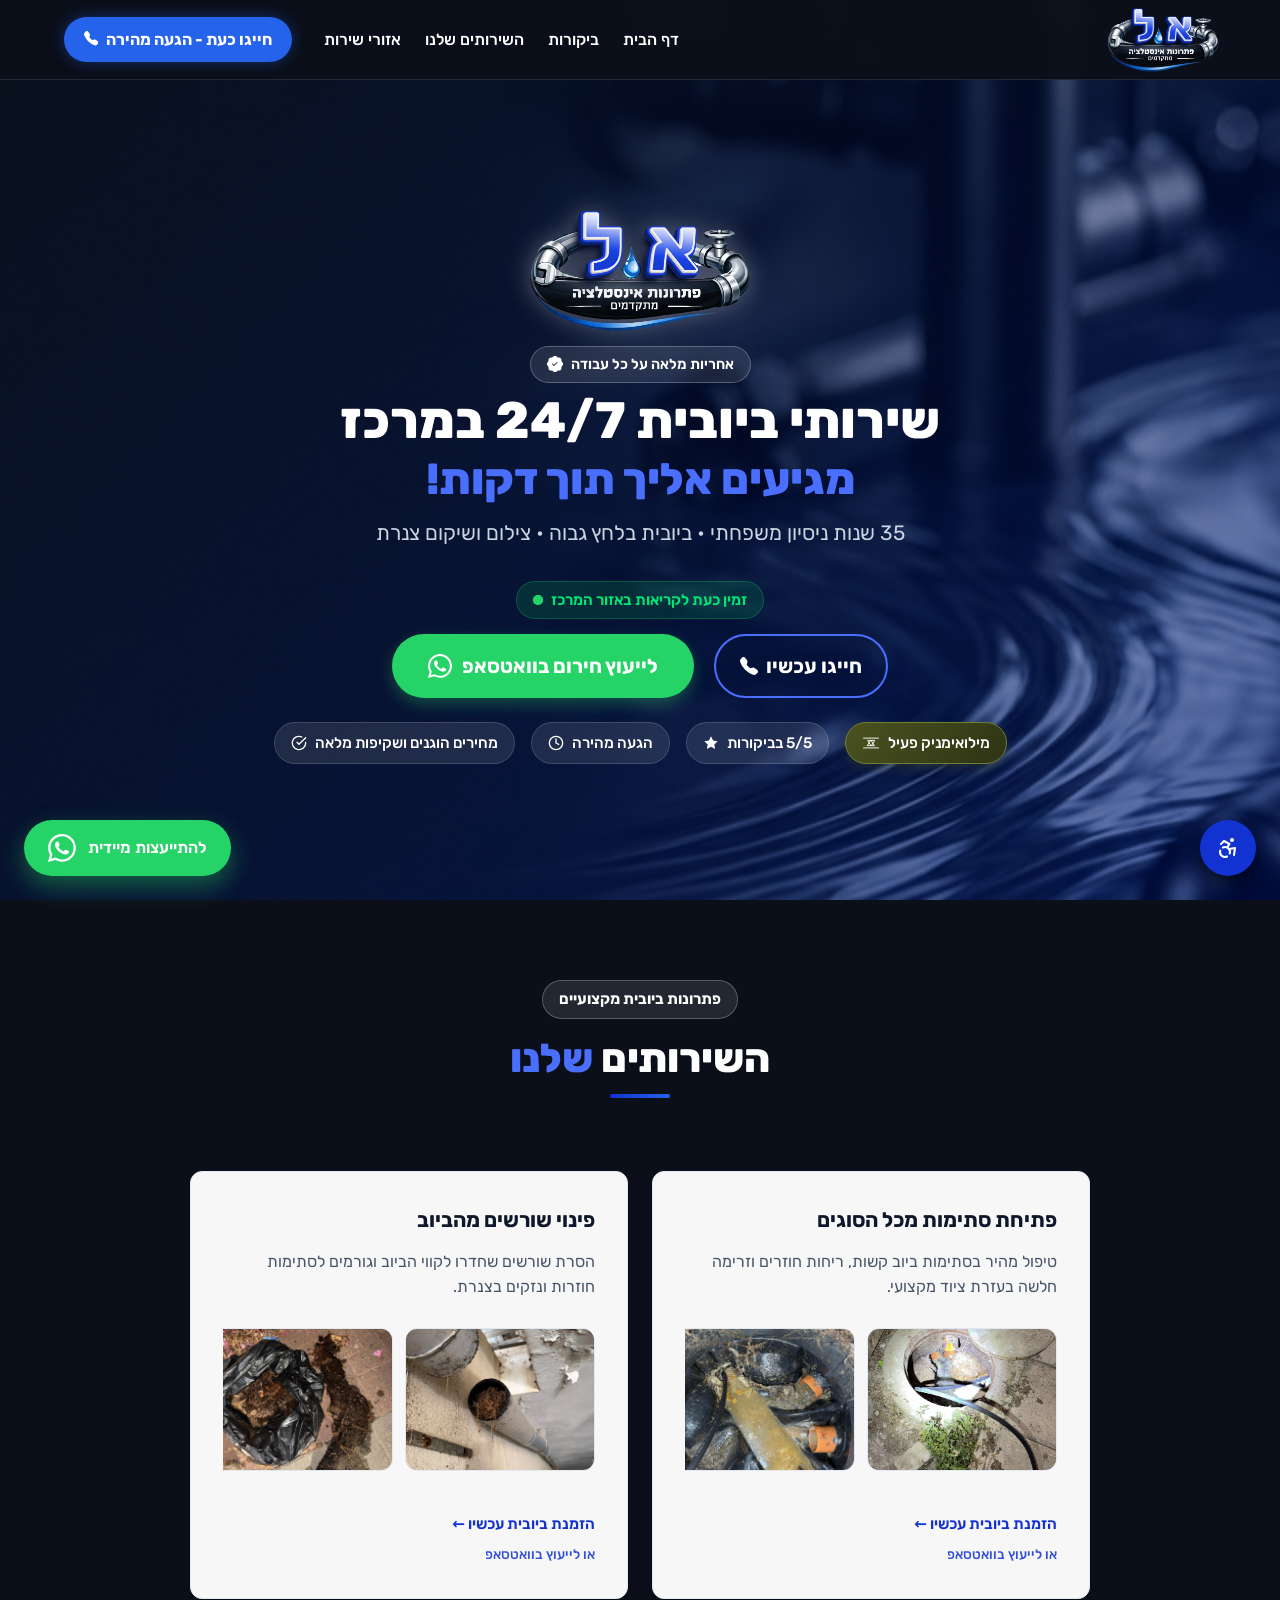
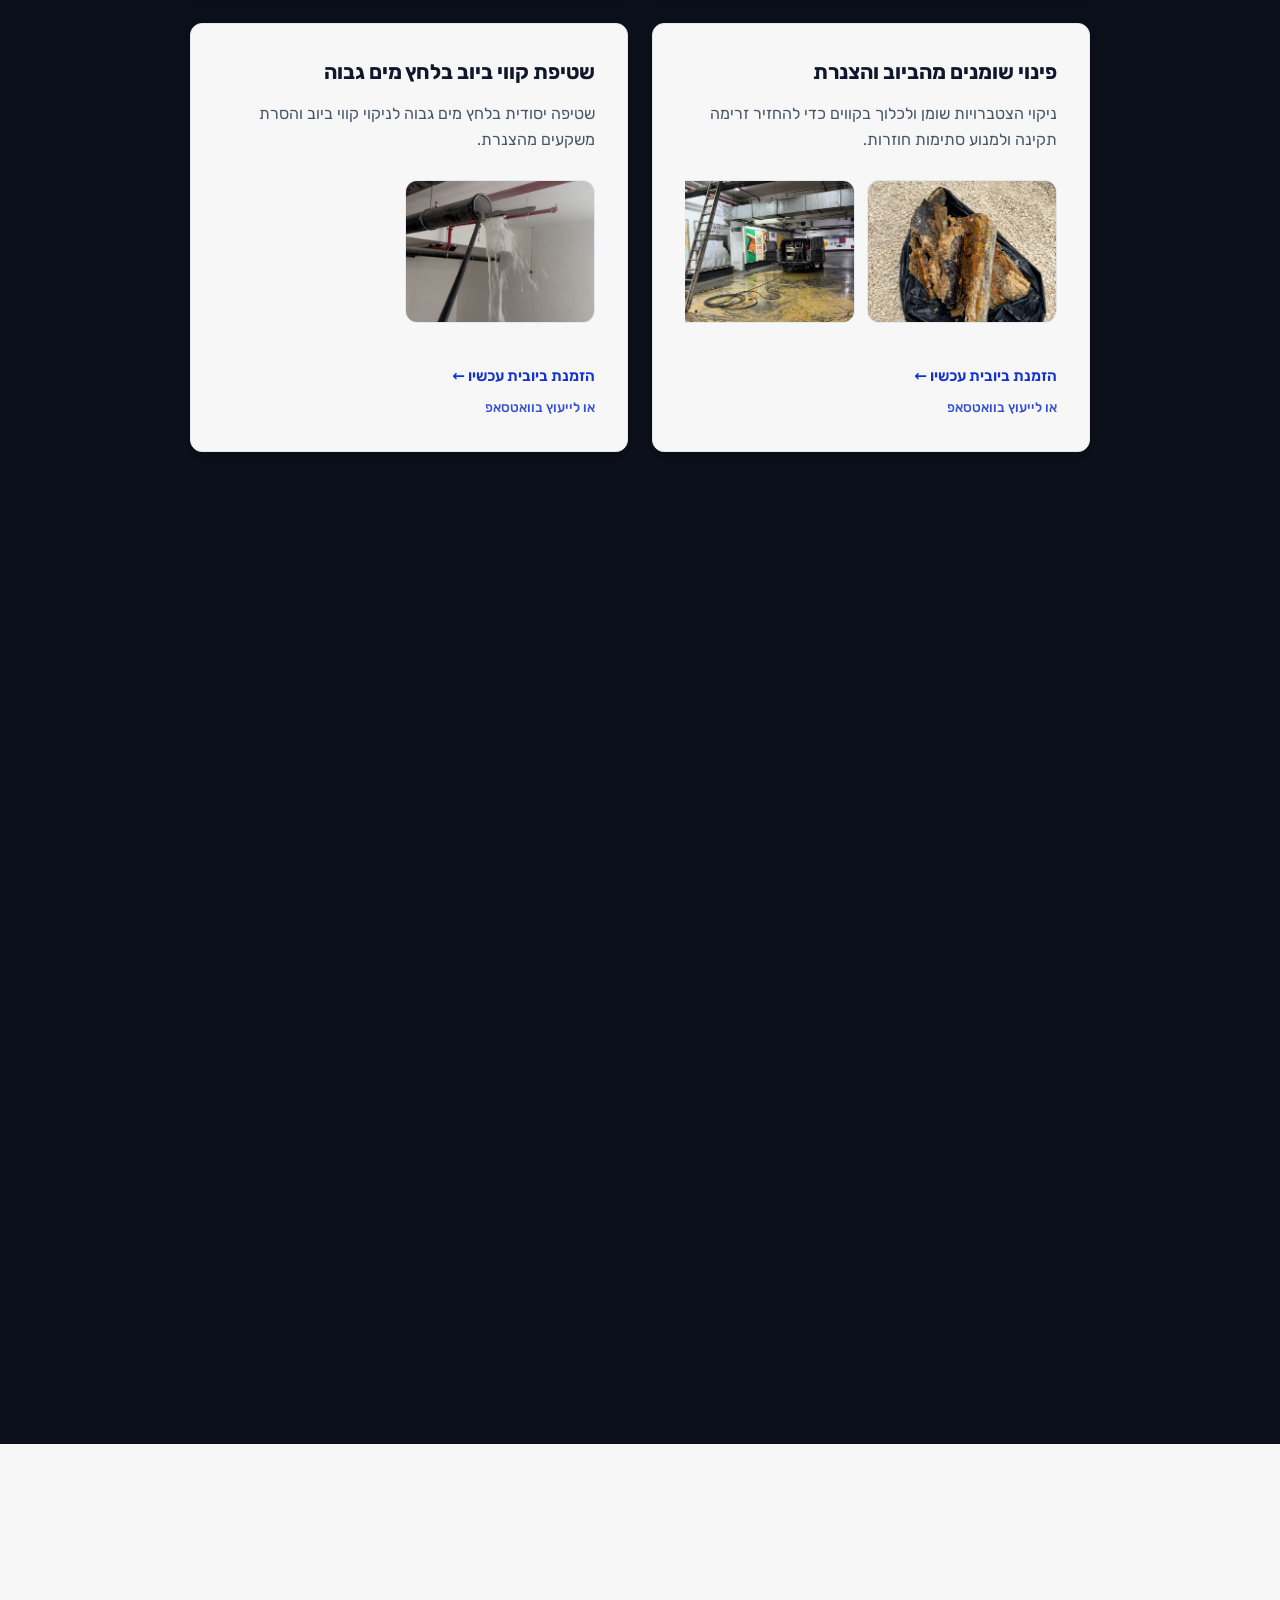
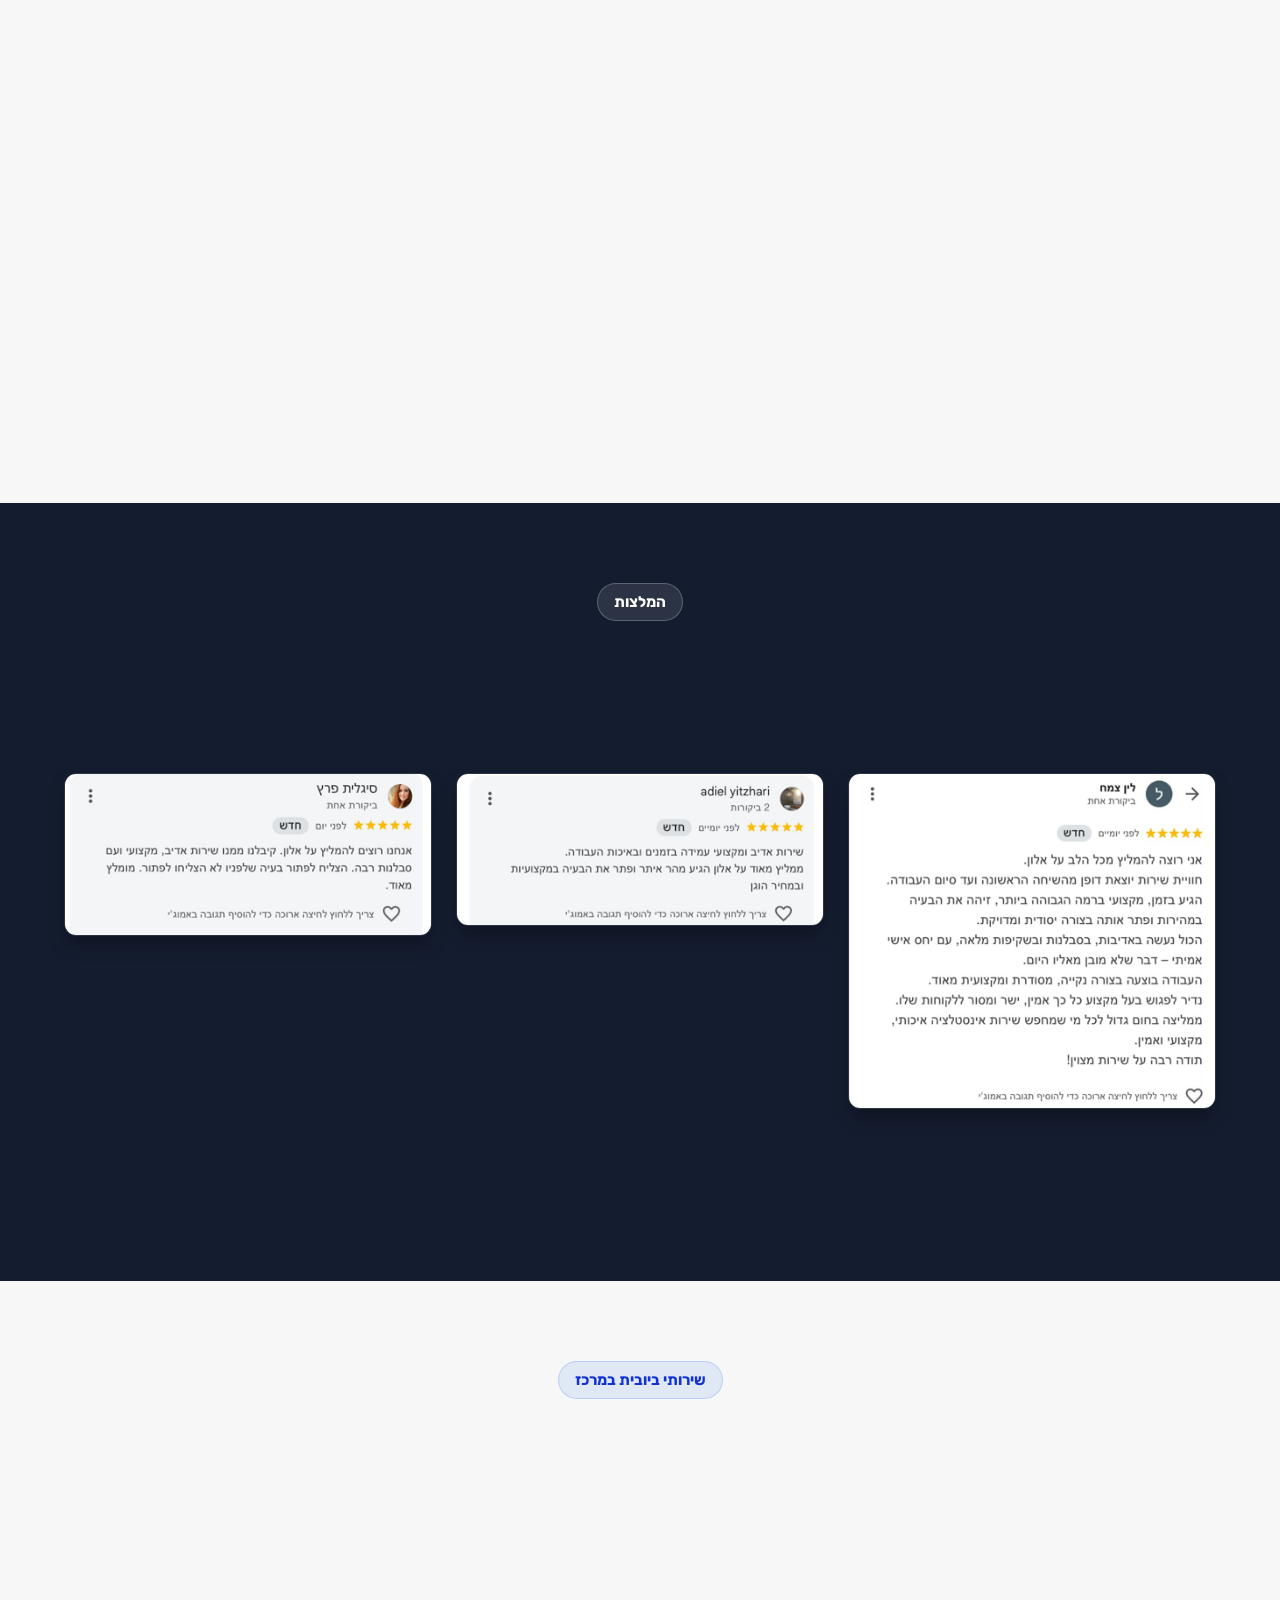
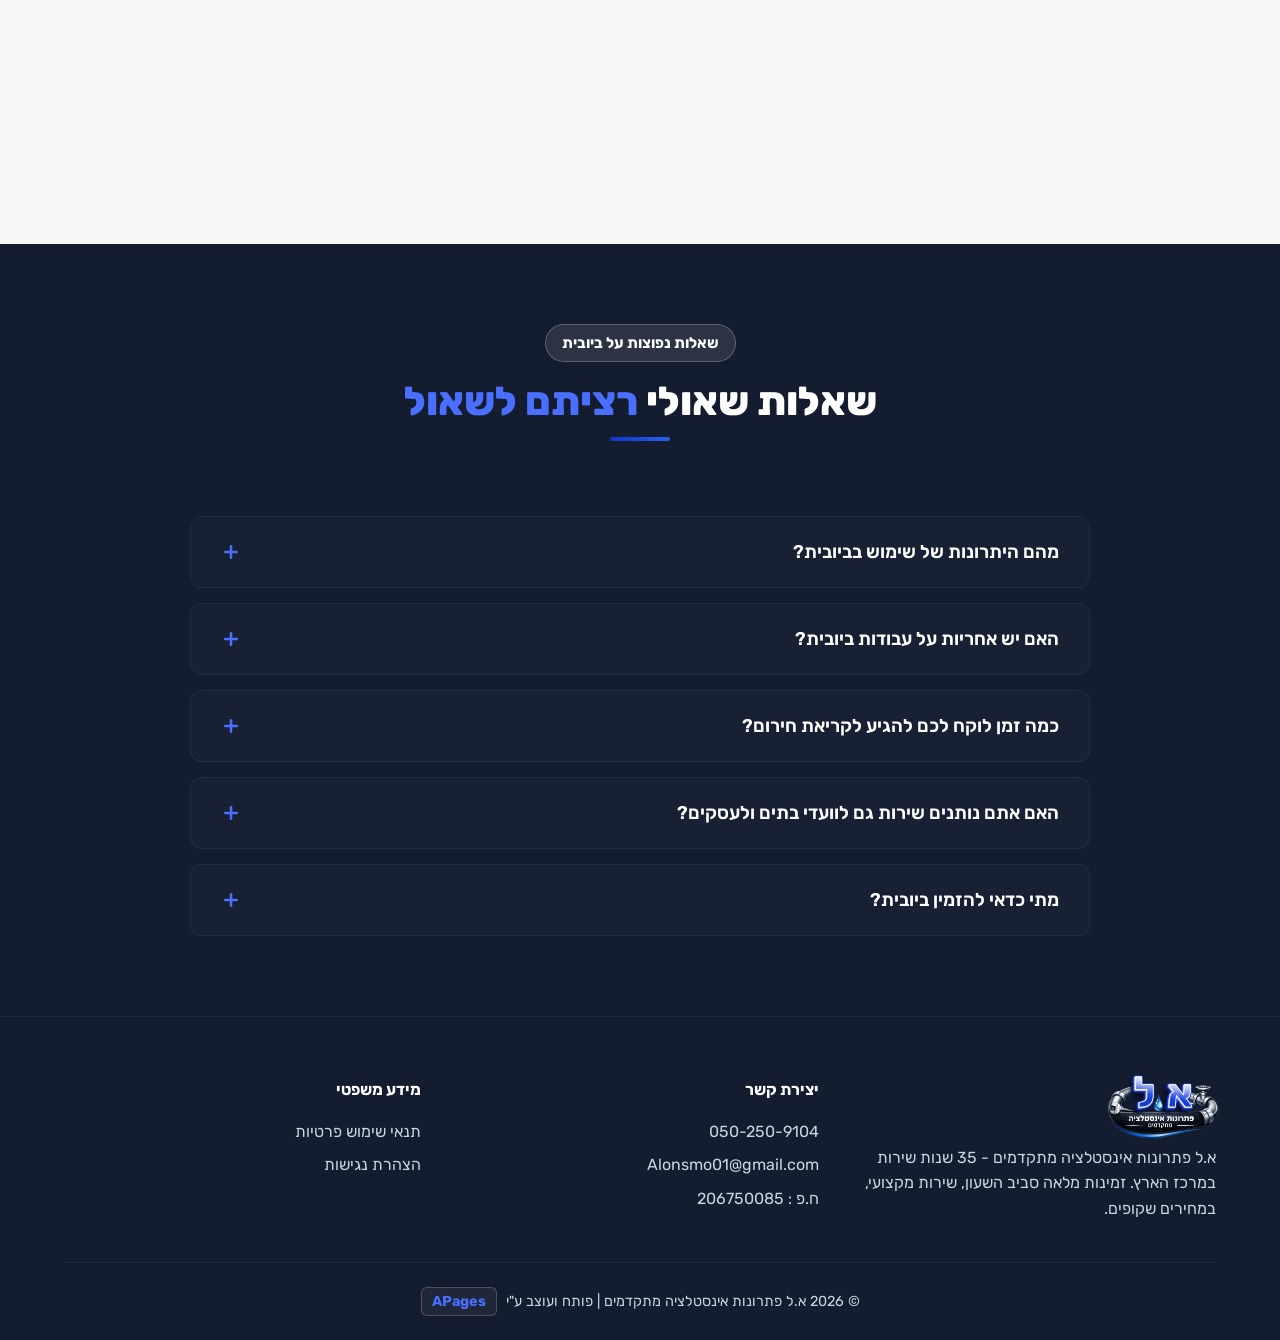
==== commit 6ee1f57d: "Update biuvit landing page services and mobile UX" ====
--- a/index.html
+++ b/index.html
@@ -23,14 +23,14 @@
     <link rel="preload" as="image" href="hero-bg.png">
 
     <!-- SEO & Open Graph -->
-    <title>שירותי ביובית ואינסטלציה במרכז 24/7 | א.ל פתרונות מתקדמים</title>
+    <title>שירותי ביובית במרכז 24/7 | א.ל פתרונות מתקדמים</title>
     <meta name="description"
-        content="צריך ביובית במרכז? א.ל פתרונות אינסטלציה - שירותי ביובית 24/7, צילום צנרת ביוב, כרסום שורשים בברזל ובטון ופתיחת סתימות בלחץ גבוה. 35 שנות ניסיון.">
+        content="צריך ביובית במרכז? א.ל פתרונות - ביובית 24/7, פתיחת סתימות, פינוי שורשים ושומנים, שטיפת קווי ביוב, צילום קווים ותיקוני פאץ׳. 35 שנות ניסיון.">
     <meta name="keywords"
-        content="ביובית במרכז, ביובית 24/7, צילום צנרת ביוב, כרסום שורשים, פתיחת סתימות ביוב, אינסטלטור במרכז, ביובית תל אביב">
+        content="ביובית במרכז, ביובית 24/7, צילום קווי ביוב, כרסום שורשים, פתיחת סתימות ביוב, שטיפת קווי ביוב, פינוי שומנים בצנרת, תיקון פאץ׳, ביובית תל אביב">
 
     <!-- Open Graph / Social Media -->
-    <meta property="og:title" content="ביובית ואינסטלציה במרכז 24/7 | א.ל פתרונות">
+    <meta property="og:title" content="שירותי ביובית במרכז 24/7 | א.ל פתרונות">
     <meta property="og:description"
         content="שירותי ביובית, צילום צנרת וכרסום שורשים בלחץ גבוה. 35 שנות ניסיון, זמינות 24/7. הגעה מהירה לכל המרכז.">
     <meta property="og:image" content="https://al-biuvit.co.il/logo_transparency.png">
@@ -39,9 +39,9 @@
 
     <!-- Twitter Cards -->
     <meta name="twitter:card" content="summary_large_image">
-    <meta name="twitter:title" content="אינסטלטור במרכז 24/7 | א.ל פתרונות אינסטלציה">
+    <meta name="twitter:title" content="ביובית במרכז 24/7 | א.ל פתרונות">
     <meta name="twitter:description"
-        content="פתרונות אינסטלציה וביובית בשיטת אל-הרס. 35 שנות ניסיון, זמינות 24/7. הגעה מהירה למרכז.">
+        content="שירותי ביובית, פתיחת סתימות, שטיפת קווי ביוב, צילום קווים, פינוי שורשים ושומנים ותיקוני פאץ׳. זמינות 24/7.">
     <meta name="twitter:image" content="https://al-biuvit.co.il/logo_transparency.png">
 
     <!-- JSON-LD LocalBusiness Schema -->
@@ -92,7 +92,7 @@
       "description": "שירותי ביובית 24/7, שטיפת קווי ביוב בלחץ גבוה, צילום צנרת, כרסום שורשים ופתיחת סתימות מכל הסוגים במרכז.",
       "hasOfferCatalog": {
         "@type": "OfferCatalog",
-        "name": "שירותי אינסטלציה וביובית",
+        "name": "שירותי ביובית",
         "itemListElement": [
           {
             "@type": "Offer",
@@ -139,10 +139,10 @@
         },
         {
           "@type": "Question",
-          "name": "האם יש אחריות על עבודות אינסטלציה וביובית?",
+          "name": "האם יש אחריות על עבודות ביובית?",
           "acceptedAnswer": {
             "@type": "Answer",
-            "text": "כן, אנו נותנים אחריות מלאה על כל עבודה שאנו מבצעים, כולל תיקוני צנרת בשיטת אל-הרס ושטיפת קווים."
+          "text": "כמובן שיש אחריות בהתאם לסוג העבודה שבוצעה."
           }
         },
         {
@@ -163,10 +163,10 @@
         },
         {
           "@type": "Question",
-          "name": "מתי כדאי להזמין ביובית במקום אינסטלטור רגיל?",
+          "name": "מתי כדאי להזמין ביובית?",
           "acceptedAnswer": {
             "@type": "Answer",
-            "text": "ביובית נדרשת כאשר מדובר בסתימות קשות בקווי הביוב הראשיים, הצפות, או צורך בשטיפה בלחץ מים גבוה של מערכת הניקוז."
+            "text": "ביובית נדרשת כאשר מדובר בסתימות קשות בקווי הביוב הראשיים, שורשים, שומנים, או צורך בשטיפה בלחץ מים גבוה של מערכת הניקוז."
           }
         }
       ]
@@ -192,7 +192,7 @@
                         if (url) { window.open(url, '_blank'); }
                     }
                 });
-                return false;
+                return !url;
             }
             return true;
         }
@@ -210,14 +210,14 @@
             <div class="logo">
                 <a href="#top">
                     <!-- Placeholder for the actual logo image -->
-                    <img src="logo_transparency.png" alt="א.ל אינסטלציה טכנולוגיה פתרונות מתקדמים"
-                        class="logo-img header-logo">
+                    <img src="logo_transparency.png" alt="א.ל פתרונות אינסטלציה מתקדמים"
+                        class="logo-img header-logo" width="220" height="55">
                 </a>
             </div>
             <nav class="nav-links">
                 <ul class="nav-menu">
                     <li><a href="#top">דף הבית</a></li>
-                    <li><a href="#advantages">למה אנחנו</a></li>
+                    <li><a href="#reviews">ביקורות</a></li>
                     <li><a href="#services">השירותים שלנו</a></li>
                     <li><a href="#areas">אזורי שירות</a></li>
                 </ul>
@@ -282,7 +282,7 @@
                                 d="M1.885.511a1.745 1.745 0 0 1 2.61.163L6.29 2.98c.329.423.445.974.315 1.494l-.547 2.19a.678.678 0 0 0 .178.643l2.457 2.457a.678.678 0 0 0 .644.178l2.189-.547a1.745 1.745 0 0 1 1.494.315l2.306 1.794c.829.645.905 1.87.163 2.611l-1.034 1.034c-.74.74-1.846 1.065-2.877.702a18.634 18.634 0 0 1-7.01-4.42 18.634 18.634 0 0 1-4.42-7.009c-.362-1.03-.037-2.137.703-2.877L1.885.511z" />
                         </svg>
                     </a>
-                    <a href="https://wa.me/972502509104?text=שלום,%20אני%20צריך%20אינסטלטור%20דחוף."
+                    <a href="https://wa.me/972502509104?text=שלום,%20אני%20צריך%20שירות%20ביובית%20דחוף."
                         class="btn-primary btn-large btn-whatsapp-glow" target="_blank" rel="noopener"
                         onclick="return gtag_report_conversion('');">
                         לייעוץ חירום בוואטסאפ
@@ -346,241 +346,171 @@
             </div>
         </section>
 
-        <!-- Advantages Section -->
-        <section id="advantages" class="services section-padding bg-light">
-            <div class="container text-center">
-                <span class="badge">למה להזמין דווקא אותנו?</span>
-                <h2 class="section-title reveal">אינסטלטור במרכז - <span class="text-highlight">הדור הבא</span></h2>
-                <p class="section-subtitle reveal">אנחנו לא מנחשים. בעזרת ציוד טכנולוגי מתקדם, עשרות שנות ניסיון והגעה
-                    מהירה, אנחנו פותרים כל תקלה מהשורש.</p>
-
-                <div class="grid-cards">
-                    <div class="card reveal reveal-delay-1">
-                        <div class="icon">
-                            <svg xmlns="http://www.w3.org/2000/svg" width="32" height="32" viewBox="0 0 24 24"
-                                fill="none" stroke="currentColor" stroke-width="2" stroke-linecap="round"
-                                stroke-linejoin="round">
-                                <circle cx="12" cy="12" r="10" />
-                                <polyline points="12 6 12 12 16 14" />
-                            </svg>
-                        </div>
-                        <h3>זמינות אמיתית 24/7</h3>
-                        <p>פיצוץ בצנרת בלילה? סתימה בערב חג? אנחנו זמינים לתת מענה מיידי. בלי תירוצים, מסביב לשעון.</p>
-                    </div>
-
-                    <div class="card reveal reveal-delay-2">
-                        <div class="icon">
-                            <svg xmlns="http://www.w3.org/2000/svg" width="32" height="32" viewBox="0 0 24 24"
-                                fill="none" stroke="currentColor" stroke-width="2" stroke-linecap="round"
-                                stroke-linejoin="round">
-                                <path d="M12 22s8-4 8-10V5l-8-3-8 3v7c0 6 8 10 8 10z" />
-                            </svg>
-                        </div>
-                        <h3>תיקון בשיטת אל-הרס</h3>
-                        <p>חסכו אלפי שקלים ועוגמת נפש. אנו מבצעים תיקוני צנרת פנימיים (פאצ'ים) ללא צורך בשבירת קירות או
-                            הרמת מרצפות.</p>
-                    </div>
-
-                    <div class="card reveal reveal-delay-3">
-                        <div class="icon">
-                            <svg xmlns="http://www.w3.org/2000/svg" width="32" height="32" viewBox="0 0 24 24"
-                                fill="none" stroke="currentColor" stroke-width="2" stroke-linecap="round"
-                                stroke-linejoin="round">
-                                <rect x="2" y="7" width="20" height="14" rx="2" ry="2" />
-                                <path d="M16 21V5a2 2 0 0 0-2-2h-4a2 2 0 0 0-2 2v16" />
-                            </svg>
-                        </div>
-                        <h3>ציוד צילום ואיתור מתקדם</h3>
-                        <p>פחות שבירת קירות, יותר שקיפות. מצלמות ביוב, חיישנים וציוד איתור טרמי מהמובילים בעולם למציאת
-                            התקלה במדויק.</p>
-                    </div>
-
-                    <div class="card reveal reveal-delay-2">
-                        <div class="icon">
-                            <svg xmlns="http://www.w3.org/2000/svg" width="32" height="32" viewBox="0 0 24 24"
-                                fill="none" stroke="currentColor" stroke-width="2" stroke-linecap="round"
-                                stroke-linejoin="round">
-                                <path d="M21.16 12a9 9 0 1 1-6.1-8.5" />
-                                <path d="M22 2 12 12l-3-3" />
-                            </svg>
-                        </div>
-                        <h3>35 שנות ניסיון ואחריות</h3>
-                        <p>חברת א.ל אינסטלציה היא עסק משפחתי ותיק. אנחנו נותנים אחריות מלאה על העבודה (כולל פאצ'ים
-                            ייעודיים) לראש שקט לשנים.</p>
-                    </div>
-
-                    <div class="card reveal reveal-delay-3">
-                        <div class="icon">
-                            <svg xmlns="http://www.w3.org/2000/svg" width="32" height="32" viewBox="0 0 24 24"
-                                fill="none" stroke="currentColor" stroke-width="2" stroke-linecap="round"
-                                stroke-linejoin="round">
-                                <path d="M12 1v22" />
-                                <path d="M17 5H9.5a3.5 3.5 0 0 0 0 7h5a3.5 3.5 0 0 1 0 7H6" />
-                            </svg>
-                        </div>
-                        <h3>מחיר הוגן ושקיפות</h3>
-                        <p>הסבר מלא ללקוח בכל שלב בעבודה מלווה בסרטונים ותמונות. מחירים מעולים, בלי "הפתעות" בחשבון
-                            הסופי.</p>
-                    </div>
-
-                    <div class="card reveal reveal-delay-1">
-                        <div class="icon">
-                            <svg xmlns="http://www.w3.org/2000/svg" width="32" height="32" viewBox="0 0 24 24"
-                                fill="none" stroke="currentColor" stroke-width="2" stroke-linecap="round"
-                                stroke-linejoin="round">
-                                <path d="M3 9l9-7 9 7v11a2 2 0 0 1-2 2H5a2 2 0 0 1-2-2z" />
-                                <polyline points="9 22 9 12 15 12 15 22" />
-                            </svg>
-                        </div>
-                        <h3>טיפול בכל סוגי הלקוחות</h3>
-                        <p>מבתים פרטיים ודירות מגורים, ועד ועדי בתים, מוסדות, עסקים וחברות ביטוח. נותנים מענה שוטף או
-                            חירום.</p>
-                    </div>
-
-                    <!-- Alon's Integrated Personal Card -->
-                    <div class="card human-card reveal reveal-delay-2">
-                        <div class="human-content">
-                            <h3>הפנים מאחורי השירות</h3>
-                        </div>
-                        <div class="human-img-wrapper">
-                            <img src="ALONPHOTO.webp" alt="אלון - בעל העסק, לוחם במילואים" loading="lazy" width="220"
-                                height="220">
-                        </div>
-                        <div class="human-content">
-                            <p>
-                                א.ל פתרונות אינסטלציה מתקדמים בניהולו של אלון, לוחם צה"ל במילואים.
-                                אותה מסירות, שקיפות ועמידה בלחצים שאנחנו מביאים לשטח –
-                                אנחנו מביאים גם לפתרון התקלה שלכם עם אחריות אישית מלאה.
-                            </p>
-                        </div>
-                    </div>
-                </div>
-            </div>
-        </section>
-
-        <!-- Advanced Equipment Gallery Section (PPC Proof) -->
-        <section id="gallery" class="gallery-section section-padding bg-dark-layer">
-            <div class="container text-center reveal">
-                <span class="badge">עבודה עם הציוד המתקדם ביותר</span>
-                <h2 class="section-title text-light reveal">ביובית וטכנולוגיית <span class="text-highlight">צילום
-                        מתקדמת</span>
-                </h2>
-                <p class="section-subtitle text-muted reveal">כדי לפתור בעיה מהשורש וללא הרס מיותר, אנחנו מצוידים במיטב
-                    הציוד הקיים בשוק:</p>
-
-                <!-- Static Gallery Grid (Replaces Carousel) -->
-                <div class="tags-container reveal" style="margin-bottom: 30px; justify-content: center;">
-                    <span class="city-tag">ביובית 24/7</span>
-                    <span class="city-tag">מצלמות ביוב</span>
-                    <span class="city-tag">כרסום שורשים ברזל ובטון</span>
-                    <span class="city-tag">פתיחת סתימות מכל סוג</span>
-                </div>
-                <div class="gallery-grid" id="mainGalleryGrid">
-                    <div class="gallery-item" data-index="0" tabindex="0" role="button" aria-label="הגדל תמונה: צילום קו ביוב לאיתור סתימה ושורשים בצנרת">
-                        <img src="works/work1.webp" alt="צילום קו ביוב לאיתור סתימה ושורשים בצנרת" loading="lazy"
-                            width="400" height="300">
-                    </div>
-                    <div class="gallery-item" data-index="1" tabindex="0" role="button" aria-label="הגדל תמונה: בדיקת צנרת ביוב עם מצלמה לאיתור תקלה">
-                        <img src="works/work3.webp" alt="בדיקת צנרת ביוב עם מצלמה לאיתור תקלה" loading="lazy"
-                            width="400" height="300">
-                    </div>
-                    <div class="gallery-item" data-index="2" tabindex="0" role="button" aria-label="הגדל תמונה: איתור שורשים בצנרת ביוב">
-                        <img src="works/work4.webp" alt="איתור שורשים בצנרת ביוב" loading="lazy"
-                            width="400" height="300">
-                    </div>
-                    <div class="gallery-item" data-index="3" tabindex="0" role="button" aria-label="הגדל תמונה: פתיחת סתימה בביוב באמצעות ציוד מקצועי">
-                        <img src="works/work5.webp" alt="פתיחת סתימה בביוב באמצעות ציוד מקצועי" loading="lazy"
-                            width="400" height="300">
-                    </div>
-                    <div class="gallery-item extra-gallery-item" data-index="4" tabindex="0" role="button" aria-label="הגדל תמונה: צילום קו ביוב בשטח">
-                        <img src="works-new/work-new-01.webp" alt="צילום קו ביוב בשטח - א.ל אינסטלציה 1" loading="lazy" width="400" height="300">
-                    </div>
-                    <div class="gallery-item extra-gallery-item" data-index="5" tabindex="0" role="button" aria-label="הגדל תמונה: פתיחת סתימה בביוב באמצעות ציוד מקצועי">
-                        <img src="works-new/work-new-02.webp" alt="פתיחת סתימה בביוב באמצעות ציוד מקצועי - א.ל אינסטלציה 2" loading="lazy" width="400" height="300">
-                    </div>
-                    <div class="gallery-item extra-gallery-item" data-index="6" tabindex="0" role="button" aria-label="הגדל תמונה: בדיקת צנרת ביוב עם מצלמה לאיתור תקלה">
-                        <img src="works-new/work-new-03.webp" alt="בדיקת צנרת ביוב עם מצלמה לאיתור תקלה - א.ל אינסטלציה 3" loading="lazy" width="400" height="300">
-                    </div>
-                    <div class="gallery-item extra-gallery-item" data-index="7" tabindex="0" role="button" aria-label="הגדל תמונה: עבודת ביובית ופתיחת סתימה בשטח">
-                        <img src="works-new/work-new-04.webp" alt="עבודת ביובית ופתיחת סתימה בשטח - א.ל אינסטלציה 4" loading="lazy" width="400" height="300">
-                    </div>
-                    <div class="gallery-item extra-gallery-item" data-index="8" tabindex="0" role="button" aria-label="הגדל תמונה: איתור שורשים בצנרת ביוב">
-                        <img src="works-new/work-new-05.webp" alt="איתור שורשים בצנרת ביוב - א.ל אינסטלציה 5" loading="lazy" width="400" height="300">
-                    </div>
-                    <div class="gallery-item extra-gallery-item" data-index="9" tabindex="0" role="button" aria-label="הגדל תמונה: צילום צנרת ביוב לאבחון תקלה">
-                        <img src="works-new/work-new-06.webp" alt="צילום צנרת ביוב לאבחון תקלה - א.ל אינסטלציה 6" loading="lazy" width="400" height="300">
-                    </div>
-                    <div class="gallery-item extra-gallery-item" data-index="10" tabindex="0" role="button" aria-label="הגדל תמונה: שטיפת קו ביוב ופתיחת סתימה">
-                        <img src="works-new/work-new-07.webp" alt="שטיפת קו ביוב ופתיחת סתימה - א.ל אינסטלציה 7" loading="lazy" width="400" height="300">
-                    </div>
-                    <div class="gallery-item extra-gallery-item" data-index="11" tabindex="0" role="button" aria-label="הגדל תמונה: בדיקת מערכת ביוב בשטח עם מצלמה">
-                        <img src="works-new/work-new-08.webp" alt="בדיקת מערכת ביוב בשטח עם מצלמה - א.ל אינסטלציה 8" loading="lazy" width="400" height="300">
-                    </div>
-                    <div class="gallery-item extra-gallery-item" data-index="12" tabindex="0" role="button" aria-label="הגדל תמונה: עבודת אינסטלציה וביובית ללקוח">
-                        <img src="works-new/work-new-09.webp" alt="עבודת אינסטלציה וביובית ללקוח - א.ל אינסטלציה 9" loading="lazy" width="400" height="300">
-                    </div>
-                    <div class="gallery-item extra-gallery-item" data-index="13" tabindex="0" role="button" aria-label="הגדל תמונה: פתיחת סתימה מורכבת בצנרת ביוב">
-                        <img src="works-new/work-new-10.webp" alt="פתיחת סתימה מורכבת בצנרת ביוב - א.ל אינסטלציה 10" loading="lazy" width="400" height="300">
-                    </div>
-                    <div class="gallery-item extra-gallery-item" data-index="14" tabindex="0" role="button" aria-label="הגדל תמונה: צילום קווי ביוב לפני תיקון תקלה">
-                        <img src="works-new/work-new-11.webp" alt="צילום קווי ביוב לפני תיקון תקלה - א.ל אינסטלציה 11" loading="lazy" width="400" height="300">
-                    </div>
-                    <div class="gallery-item extra-gallery-item" data-index="15" tabindex="0" role="button" aria-label="הגדל תמונה: שירות ביובית וצילום קו ביוב בשטח">
-                        <img src="works-new/work-new-12.webp" alt="שירות ביובית וצילום קו ביוב בשטח - א.ל אינסטלציה 12" loading="lazy" width="400" height="300">
-                    </div>
-                </div>
-                
-
-                
-                <div class="gallery-more-btn-container reveal reveal-delay-2">
-                    <button id="openGalleryBtn" class="btn-outline btn-large">לצפייה בעוד עבודות מהשטח</button>
-                </div>
-        </section>
-
         <!-- Core Services Section -->
-        <section id="services" class="core-services section-padding bg-light">
+        <section id="services" class="core-services section-padding">
             <div class="container">
                 <div class="text-center reveal" style="margin-bottom: 48px;">
-                    <span class="badge">מעטפת פתרונות מלאה</span>
-                    <h2 class="section-title reveal">מומחים לכל עבודות <span class="text-highlight">האינסטלציה</span>
+                    <span class="badge">פתרונות ביובית מקצועיים</span>
+                    <h2 class="section-title reveal">השירותים <span class="text-highlight">שלנו</span>
                     </h2>
-                    <p class="section-subtitle reveal">אנו מספקים מעטפת שירותים מלאה, מטיפול נקודתי בברז דולף ועד החלפת
-                        תשתית צנרת קומפלט.</p>
                 </div>
                 <div class="services-wrapper">
                     <div class="service-row">
                         <div class="service-box reveal reveal-delay-1">
-                            <h3>פתיחת סתימות ביוב</h3>
-                            <p>שימוש במכשור חדשני לפתיחת סתימות מורכבות, חיתוך שורשים ושטיפת קווים בלחץ מים גבוה.</p>
-                            <a href="https://wa.me/972502509104?text=שלום,%20הגעתי%20מהאתר.%20אני%20צריך%20ייעוץ%20לגבי%20פתיחת%20סתימת%20ביוב."
-                                class="service-link" target="_blank" rel="noopener"
-                                onclick="return gtag_report_conversion('');">לייעוץ בנושא זה &larr;</a>
+                            <h3>פתיחת סתימות מכל הסוגים</h3>
+                            <p>טיפול מהיר בסתימות ביוב קשות, ריחות חוזרים וזרימה חלשה בעזרת ציוד מקצועי.</p>
+                            <div class="service-media-strip" aria-label="תמונות פתיחת סתימות מכל הסוגים">
+                                <img class="service-gallery-item" src="פתיחת סתימות מכל הסוגים/WhatsApp Image 2026-05-27 at 15.13.35 (1).jpeg" alt="פתיחת סתימות ביוב - תמונה 1" loading="lazy" width="400" height="300" tabindex="0" role="button">
+                                <img class="service-gallery-item" src="פתיחת סתימות מכל הסוגים/WhatsApp Image 2026-05-27 at 15.13.35 (2).jpeg" alt="פתיחת סתימות ביוב - תמונה 2" loading="lazy" width="400" height="300" tabindex="0" role="button">
+                                <img class="service-gallery-item" src="פתיחת סתימות מכל הסוגים/WhatsApp Image 2026-05-27 at 15.13.35.jpeg" alt="פתיחת סתימות ביוב - תמונה 3" loading="lazy" width="400" height="300" tabindex="0" role="button">
+                                <img class="service-gallery-item" src="פתיחת סתימות מכל הסוגים/WhatsApp Image 2026-05-27 at 15.13.36 (1).jpeg" alt="פתיחת סתימות ביוב - תמונה 4" loading="lazy" width="400" height="300" tabindex="0" role="button">
+                                <img class="service-gallery-item" src="פתיחת סתימות מכל הסוגים/WhatsApp Image 2026-05-27 at 15.13.36 (2).jpeg" alt="פתיחת סתימות ביוב - תמונה 5" loading="lazy" width="400" height="300" tabindex="0" role="button">
+                                <img class="service-gallery-item" src="פתיחת סתימות מכל הסוגים/WhatsApp Image 2026-05-27 at 15.13.36 (3).jpeg" alt="פתיחת סתימות ביוב - תמונה 6" loading="lazy" width="400" height="300" tabindex="0" role="button">
+                                <img class="service-gallery-item" src="פתיחת סתימות מכל הסוגים/WhatsApp Image 2026-05-27 at 15.13.36.jpeg" alt="פתיחת סתימות ביוב - תמונה 7" loading="lazy" width="400" height="300" tabindex="0" role="button">
+                            </div>
+                            <div class="service-actions">
+                                <a href="tel:0502509104" class="service-link"
+                                    onclick="return gtag_report_conversion('');">הזמנת ביובית עכשיו &larr;</a>
+                                <a href="https://wa.me/972502509104?text=שלום,%20הגעתי%20מהאתר.%20אני%20צריך%20ייעוץ%20לגבי%20פתיחת%20סתימת%20ביוב."
+                                    class="service-link service-link-secondary" target="_blank" rel="noopener"
+                                    onclick="return gtag_report_conversion('');">או לייעוץ בוואטסאפ</a>
+                            </div>
                         </div>
                         <div class="service-box reveal reveal-delay-2">
-                            <h3>צילום וניקוי צנרת ביוב</h3>
-                            <p>צילום פנים צנרת לקבלת תמונת מצב מדויקת, ושטיפת קווים יסודית לשיקום והחזרת הצנרת למצב חדש.
-                                כולל אחריות מלאה.</p>
-                            <a href="https://wa.me/972502509104?text=שלום,%20הגעתי%20מהאתר.%20אני%20רוצה%20להתייעץ%20לגבי%20צילום%20או%20ניקוי%20צנרת."
-                                class="service-link" target="_blank" rel="noopener"
-                                onclick="return gtag_report_conversion('');">לייעוץ בנושא זה &larr;</a>
+                            <h3>פינוי שורשים מהביוב</h3>
+                            <p>הסרת שורשים שחדרו לקווי הביוב וגורמים לסתימות חוזרות ונזקים בצנרת.</p>
+                            <div class="service-media-strip" aria-label="תמונות פינוי שורשים מהביוב">
+                                <img class="service-gallery-item" src="פינוי שורשים מהביוב/WhatsApp Image 2026-05-27 at 15.15.34 (1).jpeg" alt="פינוי שורשים מהביוב - תמונה 1" loading="lazy" width="400" height="300" tabindex="0" role="button">
+                                <img class="service-gallery-item" src="פינוי שורשים מהביוב/WhatsApp Image 2026-05-27 at 15.15.34 (2).jpeg" alt="פינוי שורשים מהביוב - תמונה 2" loading="lazy" width="400" height="300" tabindex="0" role="button">
+                                <img class="service-gallery-item" src="פינוי שורשים מהביוב/WhatsApp Image 2026-05-27 at 15.15.34 (3).jpeg" alt="פינוי שורשים מהביוב - תמונה 3" loading="lazy" width="400" height="300" tabindex="0" role="button">
+                                <img class="service-gallery-item" src="פינוי שורשים מהביוב/WhatsApp Image 2026-05-27 at 15.15.34 (4).jpeg" alt="פינוי שורשים מהביוב - תמונה 4" loading="lazy" width="400" height="300" tabindex="0" role="button">
+                                <img class="service-gallery-item" src="פינוי שורשים מהביוב/WhatsApp Image 2026-05-27 at 15.15.34.jpeg" alt="פינוי שורשים מהביוב - תמונה 5" loading="lazy" width="400" height="300" tabindex="0" role="button">
+                                <img class="service-gallery-item" src="פינוי שורשים מהביוב/WhatsApp Image 2026-05-27 at 15.15.35 (1).jpeg" alt="פינוי שורשים מהביוב - תמונה 6" loading="lazy" width="400" height="300" tabindex="0" role="button">
+                                <img class="service-gallery-item" src="פינוי שורשים מהביוב/WhatsApp Image 2026-05-27 at 15.15.35 (2).jpeg" alt="פינוי שורשים מהביוב - תמונה 7" loading="lazy" width="400" height="300" tabindex="0" role="button">
+                                <img class="service-gallery-item" src="פינוי שורשים מהביוב/WhatsApp Image 2026-05-27 at 15.15.35.jpeg" alt="פינוי שורשים מהביוב - תמונה 8" loading="lazy" width="400" height="300" tabindex="0" role="button">
+                                <img class="service-gallery-item" src="פינוי שורשים מהביוב/WhatsApp Image 2026-05-27 at 15.20.25.jpeg" alt="פינוי שורשים מהביוב - תמונה 9" loading="lazy" width="400" height="300" tabindex="0" role="button">
+                            </div>
+                            <div class="service-actions">
+                                <a href="tel:0502509104" class="service-link"
+                                    onclick="return gtag_report_conversion('');">הזמנת ביובית עכשיו &larr;</a>
+                                <a href="https://wa.me/972502509104?text=שלום,%20הגעתי%20מהאתר.%20אני%20צריך%20ייעוץ%20לגבי%20פינוי%20שורשים%20מהביוב."
+                                    class="service-link service-link-secondary" target="_blank" rel="noopener"
+                                    onclick="return gtag_report_conversion('');">או לייעוץ בוואטסאפ</a>
+                            </div>
                         </div>
                     </div>
                     <div class="service-row">
                         <div class="service-box reveal reveal-delay-1">
-                            <h3>שדרוג והחלפת קווי ביוב</h3>
-                            <p>החלפת צנרת מים וביוב קומפלט, תיקונים מקומיים ושדרוג תשתיות בסטנדרט הגבוה ביותר עם אחריות.
-                            </p>
-                            <a href="https://wa.me/972502509104?text=שלום,%20הגעתי%20מהאתר.%20אני%20צריך%20ייעוץ%20בנושא%20החלפת%20צנרת%20או%20קווי%20ביוב."
-                                class="service-link" target="_blank" rel="noopener"
-                                onclick="return gtag_report_conversion('');">לייעוץ בנושא זה &larr;</a>
+                            <h3>פינוי שומנים מהביוב והצנרת</h3>
+                            <p>ניקוי הצטברויות שומן ולכלוך בקווים כדי להחזיר זרימה תקינה ולמנוע סתימות חוזרות.</p>
+                            <div class="service-media-strip" aria-label="תמונות פינוי שומנים מהביוב והצנרת">
+                                <img class="service-gallery-item" src="פינוי שומנים מהביוב והצנרת/WhatsApp Image 2026-05-27 at 15.17.14 (1).jpeg" alt="פינוי שומנים מהביוב והצנרת - תמונה 1" loading="lazy" width="400" height="300" tabindex="0" role="button">
+                                <img class="service-gallery-item" src="פינוי שומנים מהביוב והצנרת/WhatsApp Image 2026-05-27 at 15.17.14.jpeg" alt="פינוי שומנים מהביוב והצנרת - תמונה 2" loading="lazy" width="400" height="300" tabindex="0" role="button">
+                            </div>
+                            <div class="service-actions">
+                                <a href="tel:0502509104" class="service-link"
+                                    onclick="return gtag_report_conversion('');">הזמנת ביובית עכשיו &larr;</a>
+                                <a href="https://wa.me/972502509104?text=שלום,%20הגעתי%20מהאתר.%20אני%20צריך%20ייעוץ%20לגבי%20פינוי%20שומנים%20מהביוב%20והצנרת."
+                                    class="service-link service-link-secondary" target="_blank" rel="noopener"
+                                    onclick="return gtag_report_conversion('');">או לייעוץ בוואטסאפ</a>
+                            </div>
                         </div>
                         <div class="service-box reveal reveal-delay-2">
-                            <h3>שירותי ביובית וכרסום שורשים</h3>
-                            <p>פתיחת סתימות קשות, שטיפת קווים בלחץ גבוה וכרסום שורשים (ברזל ובטון) לניקוי מוחלט של
-                                הצנרת.</p>
-                            <a href="https://wa.me/972502509104?text=שלום,%20הגעתי%20מהאתר.%20רציתי%20לברר%20על%20שירותי%20ביובית%20או%20כרסום%20שורשים."
-                                class="service-link" target="_blank" rel="noopener"
-                                onclick="return gtag_report_conversion('');">לייעוץ בנושא זה &larr;</a>
+                            <h3>שטיפת קווי ביוב בלחץ מים גבוה</h3>
+                            <p>שטיפה יסודית בלחץ מים גבוה לניקוי קווי ביוב והסרת משקעים מהצנרת.</p>
+                            <div class="service-media-strip" aria-label="תמונות שטיפת קווי ביוב בלחץ מים גבוה">
+                                <img class="service-gallery-item" src="שטיפת קווי ביוב בלחץ מים גבוה/WhatsApp Image 2026-05-27 at 15.19.34.jpeg" alt="שטיפת קווי ביוב בלחץ מים גבוה" loading="lazy" width="400" height="300" tabindex="0" role="button">
+                            </div>
+                            <div class="service-actions">
+                                <a href="tel:0502509104" class="service-link"
+                                    onclick="return gtag_report_conversion('');">הזמנת ביובית עכשיו &larr;</a>
+                                <a href="https://wa.me/972502509104?text=שלום,%20הגעתי%20מהאתר.%20אני%20צריך%20ייעוץ%20לגבי%20שטיפת%20קווי%20ביוב%20בלחץ%20מים%20גבוה."
+                                    class="service-link service-link-secondary" target="_blank" rel="noopener"
+                                    onclick="return gtag_report_conversion('');">או לייעוץ בוואטסאפ</a>
+                            </div>
+                        </div>
+                    </div>
+                    <div class="service-row">
+                        <div class="service-box reveal reveal-delay-1">
+                            <h3>תיקון צינור שחדר אליו שורש באמצעות פאץ׳</h3>
+                            <p>תיקון נקודתי לצינור פגוע באמצעות פאץ׳ לאחר איתור מדויק של חדירת שורשים או נזק בצנרת.</p>
+                            <div class="service-media-strip" aria-label="תמונות תיקון צינור באמצעות פאץ׳">
+                                <img class="service-gallery-item" src="תיקון צינור שחדר אליו שורש באמצעות פאץ׳/1.jpeg" alt="תיקון צינור באמצעות פאץ׳ - תמונה 1" loading="lazy" width="400" height="300" tabindex="0" role="button">
+                                <img class="service-gallery-item" src="תיקון צינור שחדר אליו שורש באמצעות פאץ׳/2.jpeg" alt="תיקון צינור באמצעות פאץ׳ - תמונה 2" loading="lazy" width="400" height="300" tabindex="0" role="button">
+                                <img class="service-gallery-item" src="תיקון צינור שחדר אליו שורש באמצעות פאץ׳/3.jpeg" alt="תיקון צינור באמצעות פאץ׳ - תמונה 3" loading="lazy" width="400" height="300" tabindex="0" role="button">
+                                <img class="service-gallery-item" src="תיקון צינור שחדר אליו שורש באמצעות פאץ׳/4.jpeg" alt="תיקון צינור באמצעות פאץ׳ - תמונה 4" loading="lazy" width="400" height="300" tabindex="0" role="button">
+                            </div>
+                            <div class="service-actions">
+                                <a href="tel:0502509104" class="service-link"
+                                    onclick="return gtag_report_conversion('');">הזמנת ביובית עכשיו &larr;</a>
+                                <a href="https://wa.me/972502509104?text=שלום,%20הגעתי%20מהאתר.%20אני%20צריך%20ייעוץ%20לגבי%20תיקון%20צינור%20באמצעות%20פאץ׳."
+                                    class="service-link service-link-secondary" target="_blank" rel="noopener"
+                                    onclick="return gtag_report_conversion('');">או לייעוץ בוואטסאפ</a>
+                            </div>
+                        </div>
+                        <div class="service-box reveal reveal-delay-2">
+                            <h3>צילום קווי ביוב מכל הסוגים</h3>
+                            <p>צילום פנימי של קווי ביוב לאיתור סתימות, שברים, חדירת שורשים ותקלות נסתרות.</p>
+                            <div class="service-media-strip" aria-label="תמונות צילום קווי ביוב מכל הסוגים">
+                                <img class="service-gallery-item" src="צילום קווי ביוב מכל הסוגים/WhatsApp Image 2026-05-27 at 15.22.49 (1).jpeg" alt="צילום קווי ביוב מכל הסוגים - תמונה 1" loading="lazy" width="400" height="300" tabindex="0" role="button">
+                                <img class="service-gallery-item" src="צילום קווי ביוב מכל הסוגים/WhatsApp Image 2026-05-27 at 15.22.49.jpeg" alt="צילום קווי ביוב מכל הסוגים - תמונה 2" loading="lazy" width="400" height="300" tabindex="0" role="button">
+                                <img class="service-gallery-item" src="צילום קווי ביוב מכל הסוגים/WhatsApp Image 2026-05-27 at 15.22.50.jpeg" alt="צילום קווי ביוב מכל הסוגים - תמונה 3" loading="lazy" width="400" height="300" tabindex="0" role="button">
+                            </div>
+                            <div class="service-actions">
+                                <a href="tel:0502509104" class="service-link"
+                                    onclick="return gtag_report_conversion('');">הזמנת ביובית עכשיו &larr;</a>
+                                <a href="https://wa.me/972502509104?text=שלום,%20הגעתי%20מהאתר.%20אני%20צריך%20צילום%20קווי%20ביוב."
+                                    class="service-link service-link-secondary" target="_blank" rel="noopener"
+                                    onclick="return gtag_report_conversion('');">או לייעוץ בוואטסאפ</a>
+                            </div>
+                        </div>
+                    </div>
+                    <div class="service-row">
+                        <div class="service-box reveal reveal-delay-1">
+                            <h3>החלפת קווים שקרסו</h3>
+                            <p>החלפת קווי ביוב שקרסו בצורה מסודרת ומקצועית.</p>
+                            <div class="service-media-strip" aria-label="תמונות החלפת קווים שקרסו">
+                                <img class="service-gallery-item" src="החלפת קווים שקרסו/WhatsApp Image 2026-05-27 at 15.26.23.jpeg" alt="החלפת קווי ביוב שקרסו - תמונה 1" loading="lazy" width="400" height="300" tabindex="0" role="button">
+                                <img class="service-gallery-item" src="החלפת קווים שקרסו/WhatsApp Image 2026-05-27 at 15.26.24 (1).jpeg" alt="החלפת קווי ביוב שקרסו - תמונה 2" loading="lazy" width="400" height="300" tabindex="0" role="button">
+                                <img class="service-gallery-item" src="החלפת קווים שקרסו/WhatsApp Image 2026-05-27 at 15.26.24 (2).jpeg" alt="החלפת קווי ביוב שקרסו - תמונה 3" loading="lazy" width="400" height="300" tabindex="0" role="button">
+                                <img class="service-gallery-item" src="החלפת קווים שקרסו/WhatsApp Image 2026-05-27 at 15.26.24.jpeg" alt="החלפת קווי ביוב שקרסו - תמונה 4" loading="lazy" width="400" height="300" tabindex="0" role="button">
+                                <img class="service-gallery-item" src="החלפת קווים שקרסו/WhatsApp Image 2026-05-27 at 15.26.55.jpeg" alt="החלפת קווי ביוב שקרסו - תמונה 5" loading="lazy" width="400" height="300" tabindex="0" role="button">
+                            </div>
+                            <div class="service-actions">
+                                <a href="tel:0502509104" class="service-link"
+                                    onclick="return gtag_report_conversion('');">הזמנת ביובית עכשיו &larr;</a>
+                                <a href="https://wa.me/972502509104?text=שלום,%20הגעתי%20מהאתר.%20אני%20צריך%20ייעוץ%20לגבי%20החלפת%20קו%20ביוב%20שקרס."
+                                    class="service-link service-link-secondary" target="_blank" rel="noopener"
+                                    onclick="return gtag_report_conversion('');">או לייעוץ בוואטסאפ</a>
+                            </div>
+                        </div>
+                    </div>
+                </div>
+            </div>
+        </section>
+
+        <!-- Personal Service Section -->
+        <section id="personal-service" class="section-padding bg-light personal-follow-section">
+            <div class="container">
+                <div class="text-center reveal" style="margin-bottom: 32px;">
+                    <span class="badge">אחריות אישית בשטח</span>
+                    <h2 class="section-title">הפנים מאחורי <span class="text-highlight">השירות</span></h2>
+                </div>
+                <div class="personal-section-premium reveal">
+                    <div class="personal-img-wrapper">
+                        <img src="ALONPHOTO.webp" alt="אלון - בעל העסק, לוחם במילואים" loading="lazy" width="220"
+                            height="220">
+                    </div>
+                    <div class="personal-content">
+                        <p>
+                            א.ל פתרונות אינסטלציה מתקדמים בניהולו של אלון - לוחם צה"ל במילואים ואיש שטח שמביא לכל עבודה
+                            דיוק, אחריות ועמידה בלחצים. אנחנו מגיעים לפתור תקלות ביוב בצורה מקצועית, נקייה ושקופה,
+                            עם אחריות אישית מלאה משיחת הטלפון ועד סיום העבודה.
+                        </p>
+                        <div class="personal-trust-tags">
+                            <span class="city-tag">לוחם במילואים</span>
+                            <span class="city-tag">עבודה בלחצים ובשטח</span>
+                            <span class="city-tag">אחריות אישית מלאה</span>
                         </div>
                     </div>
                 </div>
@@ -590,9 +520,8 @@
         <!-- Google Reviews Section (PPC Proof) -->
         <section id="reviews" class="reviews-section section-padding bg-dark-layer">
             <div class="container text-center">
-                <span class="badge">ביקורות</span>
+                <span class="badge">המלצות</span>
                 <h2 class="section-title text-light reveal">לקוחות <span class="text-highlight">ממליצים עלינו</span></h2>
-                <p class="section-subtitle text-muted reveal">לקוחות משתפים מהחוויה שלהם מהשירות, הזמינות והמקצועיות</p>
                 
                 <!-- Reviews Grid -->
                 <div class="reviews-grid" id="reviewsGrid">
@@ -604,7 +533,7 @@
                         <img src="reviews/review2.png" alt="המלצת לקוח על שירות פתיחת סתימות אמין ומהיר" loading="lazy" width="580" height="290">
                     </div>
                     <div class="review-item">
-                        <img src="reviews/review3.png" alt="ביקורת לקוח על זמינות גבוהה ושירות אינסטלציה מעולה" loading="lazy" width="580" height="290">
+                        <img src="reviews/review3.png" alt="ביקורת לקוח על זמינות גבוהה ושירות מקצועי" loading="lazy" width="580" height="290">
                     </div>
                     <!-- Extra Reviews (Hidden by default on Desktop) -->
                     <div class="review-item extra-review">
@@ -614,7 +543,7 @@
                         <img src="reviews/review5.webp" alt="המלצה מצולמת על שירות ביובית וצילום קווים" loading="lazy" width="300" height="300">
                     </div>
                     <div class="review-item extra-review">
-                        <img src="reviews/review6.webp" alt="ביקורת לקוח על הגעה מהירה לטיפול בבעיית אינסטלציה" loading="lazy" width="300" height="300">
+                        <img src="reviews/review6.webp" alt="ביקורת לקוח על הגעה מהירה לטיפול בתקלה" loading="lazy" width="300" height="300">
                     </div>
                     <div class="review-item extra-review">
                         <img src="reviews/review7.webp" alt="המלצת לקוח על מקצועיות ויחס אישי" loading="lazy" width="300" height="300">
@@ -623,7 +552,7 @@
                         <img src="reviews/review8.webp" alt="המלצה על שירות מהיר ואמין בשעות הלילה" loading="lazy" width="300" height="300">
                     </div>
                     <div class="review-item extra-review">
-                        <img src="reviews/review9.webp" alt="ביקורת מעולה על עבודת אינסטלציה ללא הרס" loading="lazy" width="300" height="300">
+                        <img src="reviews/review9.webp" alt="ביקורת מעולה על עבודה מקצועית ללא הרס" loading="lazy" width="300" height="300">
                     </div>
                     <div class="review-item extra-review">
                         <img src="reviews/review10.webp" alt="לקוח מרוצה משירות פתיחת סתימות ושטיפת קווים" loading="lazy" width="300" height="300">
@@ -632,124 +561,6 @@
 
                 <div class="reviews-more-btn-container reveal reveal-delay-2 hide-mobile" style="margin-top: 40px;">
                     <button id="showMoreReviewsBtn" class="btn-outline btn-large" aria-expanded="false">לצפייה בעוד ביקורות</button>
-                </div>
-            </div>
-        </section>
-
-        <!-- Process Section (CRO Booster) -->
-        <section id="process" class="section-padding bg-light">
-            <div class="container text-center">
-                <span class="badge">הדרך לפתרון</span>
-                <h2 class="section-title reveal">איך זה <span class="text-highlight">עובד?</span></h2>
-                <!-- Fixed grid for steps -->
-                <div class="process-grid-modern">
-                    <div class="process-step-premium reveal reveal-delay-1">
-                        <div class="step-icon-premium">01</div>
-                        <h3>שיחת אפיון</h3>
-                        <p>שיחה קצרה להבנת התקלה ושליחת צוות מתאים.</p>
-                    </div>
-                    <div class="process-step-premium reveal reveal-delay-2">
-                        <div class="step-icon-premium">02</div>
-                        <h3>הגעה וטיפול</h3>
-                        <p>תוך דקות לכל אזור המרכז עם הציוד הנדרש וביובית במידת הצורך.</p>
-                    </div>
-                    <div class="process-step-premium reveal reveal-delay-3">
-                        <div class="step-icon-premium">03</div>
-                        <h3>אבחון וצילום</h3>
-                        <p>שימוש בציוד מתקדם כמו צילום הצנרת לאיתור מדויק של הבעיה ללא שבירה לחינם.</p>
-                    </div>
-                    <div class="process-step-premium reveal reveal-delay-4">
-                        <div class="step-icon-premium">04</div>
-                        <h3>סיום ואחריות</h3>
-                        <p>פתרון הבעיה מהשורש ומתן אחריות מלאה על העבודה.</p>
-                    </div>
-                </div>
-            </div>
-        </section>
-
-        <!-- FAQ Section (SEO Booster) - Premium Accordion -->
-        <section id="faq" class="section-padding bg-dark-layer">
-            <div class="container">
-                <div class="text-center reveal">
-                    <span class="badge">שאלות נפוצות</span>
-                    <h2 class="section-title text-light">שאלות שאולי <span class="text-highlight">רציתם לשאול</span>
-                    </h2>
-                </div>
-                <div class="faq-accordion-premium reveal reveal-delay-1" style="max-width: 900px; margin: 50px auto 0;">
-                    <div class="faq-item-premium">
-                        <button class="faq-trigger-premium" aria-expanded="false">
-                            <span>מהם היתרונות של שימוש בביובית?</span>
-                            <svg class="plus-icon" width="20" height="20" viewBox="0 0 24 24" fill="none"
-                                stroke="currentColor" stroke-width="3" stroke-linecap="round" stroke-linejoin="round">
-                                <line x1="12" y1="5" x2="12" y2="19"></line>
-                                <line x1="5" y1="12" x2="19" y2="12"></line>
-                            </svg>
-                        </button>
-                        <div class="faq-panel-premium">
-                            <p>ביובית מאפשרת שטיפה בלחץ מים גבוה מאוד שמנקה את הצנרת באופן יסודי, מסירה שומנים ופותחת
-                                סתימות מורכבות שציוד רגיל לא יכול. זהו הפתרון היעיל ביותר לשמירה על תקינות הצנרת
-                                לטווח ארוך.</p>
-                        </div>
-                    </div>
-                    <div class="faq-item-premium">
-                        <button class="faq-trigger-premium" aria-expanded="false">
-                            <span>האם יש אחריות על עבודות אינסטלציה וביובית?</span>
-                            <svg class="plus-icon" width="20" height="20" viewBox="0 0 24 24" fill="none"
-                                stroke="currentColor" stroke-width="3" stroke-linecap="round" stroke-linejoin="round">
-                                <line x1="12" y1="5" x2="12" y2="19"></line>
-                                <line x1="5" y1="12" x2="19" y2="12"></line>
-                            </svg>
-                        </button>
-                        <div class="faq-panel-premium">
-                            <p>בוודאי. אנו מחויבים למקצועיות ללא פשרות ונותנים אחריות מלאה על כל עבודה שאנו מבצעים. בין
-                                אם מדובר בתיקון צנרת בשיטת אל-הרס (פאץ') או שטיפת קווים יסודית, המטרה שלנו היא השקט
-                                הנפשי שלכם.</p>
-                        </div>
-                    </div>
-                    <div class="faq-item-premium">
-                        <button class="faq-trigger-premium" aria-expanded="false">
-                            <span>כמה זמן לוקח לכם להגיע לקריאת חירום?</span>
-                            <svg class="plus-icon" width="20" height="20" viewBox="0 0 24 24" fill="none"
-                                stroke="currentColor" stroke-width="3" stroke-linecap="round" stroke-linejoin="round">
-                                <line x1="12" y1="5" x2="12" y2="19"></line>
-                                <line x1="5" y1="12" x2="19" y2="12"></line>
-                            </svg>
-                        </button>
-                        <div class="faq-panel-premium">
-                            <p>מכיוון שאנו מבינים את הנזק העצום שיכולה לגרום הצפה, הצוותים שלנו פרוסים ברחבי המרכז 24/7.
-                                אנו מחויבים להגעה מהירה ככל האפשר, בדרך כלל תוך דקות ספורות מרגע הקריאה, כדי לצמצם נזקים
-                                ולפתור את הבעיה מיד.</p>
-                        </div>
-                    </div>
-                    <div class="faq-item-premium">
-                        <button class="faq-trigger-premium" aria-expanded="false">
-                            <span>האם אתם נותנים שירות גם לוועדי בתים ולעסקים?</span>
-                            <svg class="plus-icon" width="20" height="20" viewBox="0 0 24 24" fill="none"
-                                stroke="currentColor" stroke-width="3" stroke-linecap="round" stroke-linejoin="round">
-                                <line x1="12" y1="5" x2="12" y2="19"></line>
-                                <line x1="5" y1="12" x2="19" y2="12"></line>
-                            </svg>
-                        </button>
-                        <div class="faq-panel-premium">
-                            <p>בוודאי. אנו מספקים מענה רחב הכולל שירות שוטף וקריאות חירום לוועדי בתים, מוסדות, חברות
-                                ניהול ועסקים בכל אזור המרכז, כולל הנפקת דוחות מפורטים עבור חברות ביטוח במידת הצורך.</p>
-                        </div>
-                    </div>
-                    <div class="faq-item-premium">
-                        <button class="faq-trigger-premium" aria-expanded="false">
-                            <span>מתי כדאי להזמין ביובית במקום אינסטלטור רגיל?</span>
-                            <svg class="plus-icon" width="20" height="20" viewBox="0 0 24 24" fill="none"
-                                stroke="currentColor" stroke-width="3" stroke-linecap="round" stroke-linejoin="round">
-                                <line x1="12" y1="5" x2="12" y2="19"></line>
-                                <line x1="5" y1="12" x2="19" y2="12"></line>
-                            </svg>
-                        </button>
-                        <div class="faq-panel-premium">
-                            <p>ביובית נדרשת כאשר מדובר בסתימות קשות בקווי הביוב הראשיים, הצפות חיצוניות, או צורך בשטיפה
-                                בלחץ מים גבוה של מערכת הניקוז. אינסטלטור רגיל מטפל בדרך כלל בתקלות קצה בתוך הבית כמו
-                                ברזים, ניאגרות וסתימות מקומיות.</p>
-                        </div>
-                    </div>
                 </div>
             </div>
         </section>
@@ -757,9 +568,8 @@
         <!-- Service Areas Section -->
         <section id="areas" class="service-areas section-padding bg-light text-center">
             <div class="container">
-                <span class="badge">אזורי פעילות</span>
+                <span class="badge">שירותי ביובית במרכז</span>
                 <h2 class="section-title reveal">מגיעים מיד לכל אזור <span class="text-highlight">המרכז</span></h2>
-                <p class="section-subtitle reveal reveal-delay-1">פריסה רחבה של צוותי אינסטלציה המבטיחה הגעה מהירה:</p>
 
                 <div class="tags-container reveal reveal-delay-2">
                     <span class="city-tag">תל אביב</span>
@@ -777,7 +587,7 @@
                 <div class="reveal reveal-delay-3" style="margin-top: 40px;">
                     <a href="tel:0502509104" class="btn-emergency btn-large btn-full-mobile btn-center-mobile"
                         onclick="return gtag_report_conversion('');">
-                        הזמנת אינסטלטור עכשיו
+                        הזמנת ביובית עכשיו
                         <span class="phone-icon-anim">
                             <svg xmlns="http://www.w3.org/2000/svg" width="24" height="24" fill="currentColor"
                                 viewBox="0 0 16 16">
@@ -787,8 +597,90 @@
                         </span>
                     </a>
                 </div>
-
-
+            </div>
+        </section>
+
+        <!-- FAQ Section (SEO Booster) - Premium Accordion -->
+        <section id="faq" class="section-padding bg-dark-layer">
+            <div class="container">
+                <div class="text-center reveal">
+                    <span class="badge">שאלות נפוצות על ביובית</span>
+                    <h2 class="section-title text-light">שאלות שאולי <span class="text-highlight">רציתם לשאול</span>
+                    </h2>
+                </div>
+                <div class="faq-accordion-premium reveal reveal-delay-1" style="max-width: 900px; margin: 50px auto 0;">
+                    <div class="faq-item-premium">
+                        <button class="faq-trigger-premium" aria-expanded="false">
+                            <span>מהם היתרונות של שימוש בביובית?</span>
+                            <svg class="plus-icon" width="20" height="20" viewBox="0 0 24 24" fill="none"
+                                stroke="currentColor" stroke-width="3" stroke-linecap="round" stroke-linejoin="round">
+                                <line x1="12" y1="5" x2="12" y2="19"></line>
+                                <line x1="5" y1="12" x2="19" y2="12"></line>
+                            </svg>
+                        </button>
+                        <div class="faq-panel-premium">
+                            <p>ביובית מאפשרת שטיפה בלחץ מים גבוה מאוד שמנקה את הצנרת באופן יסודי, מסירה שומנים ופותחת
+                                סתימות מורכבות שציוד רגיל לא יכול. זהו הפתרון היעיל ביותר לשמירה על תקינות הצנרת
+                                לטווח ארוך.</p>
+                        </div>
+                    </div>
+                    <div class="faq-item-premium">
+                        <button class="faq-trigger-premium" aria-expanded="false">
+                            <span>האם יש אחריות על עבודות ביובית?</span>
+                            <svg class="plus-icon" width="20" height="20" viewBox="0 0 24 24" fill="none"
+                                stroke="currentColor" stroke-width="3" stroke-linecap="round" stroke-linejoin="round">
+                                <line x1="12" y1="5" x2="12" y2="19"></line>
+                                <line x1="5" y1="12" x2="19" y2="12"></line>
+                            </svg>
+                        </button>
+                        <div class="faq-panel-premium">
+                            <p>כמובן שיש אחריות בהתאם לסוג העבודה שבוצעה.</p>
+                        </div>
+                    </div>
+                    <div class="faq-item-premium">
+                        <button class="faq-trigger-premium" aria-expanded="false">
+                            <span>כמה זמן לוקח לכם להגיע לקריאת חירום?</span>
+                            <svg class="plus-icon" width="20" height="20" viewBox="0 0 24 24" fill="none"
+                                stroke="currentColor" stroke-width="3" stroke-linecap="round" stroke-linejoin="round">
+                                <line x1="12" y1="5" x2="12" y2="19"></line>
+                                <line x1="5" y1="12" x2="19" y2="12"></line>
+                            </svg>
+                        </button>
+                        <div class="faq-panel-premium">
+                            <p>הצוותים שלנו פרוסים ברחבי המרכז 24/7. אנו מחויבים להגעה מהירה ככל האפשר, בדרך כלל תוך
+                                דקות ספורות מרגע הקריאה, כדי לאבחן את התקלה ולטפל בה מיד.</p>
+                        </div>
+                    </div>
+                    <div class="faq-item-premium">
+                        <button class="faq-trigger-premium" aria-expanded="false">
+                            <span>האם אתם נותנים שירות גם לוועדי בתים ולעסקים?</span>
+                            <svg class="plus-icon" width="20" height="20" viewBox="0 0 24 24" fill="none"
+                                stroke="currentColor" stroke-width="3" stroke-linecap="round" stroke-linejoin="round">
+                                <line x1="12" y1="5" x2="12" y2="19"></line>
+                                <line x1="5" y1="12" x2="19" y2="12"></line>
+                            </svg>
+                        </button>
+                        <div class="faq-panel-premium">
+                            <p>בוודאי. אנו מספקים מענה רחב הכולל שירות שוטף וקריאות חירום לוועדי בתים, מוסדות, חברות
+                                ניהול ועסקים בכל אזור המרכז, כולל הנפקת דוחות מפורטים עבור חברות ביטוח במידת הצורך.</p>
+                        </div>
+                    </div>
+                    <div class="faq-item-premium">
+                        <button class="faq-trigger-premium" aria-expanded="false">
+                            <span>מתי כדאי להזמין ביובית?</span>
+                            <svg class="plus-icon" width="20" height="20" viewBox="0 0 24 24" fill="none"
+                                stroke="currentColor" stroke-width="3" stroke-linecap="round" stroke-linejoin="round">
+                                <line x1="12" y1="5" x2="12" y2="19"></line>
+                                <line x1="5" y1="12" x2="19" y2="12"></line>
+                            </svg>
+                        </button>
+                        <div class="faq-panel-premium">
+                            <p>ביובית נדרשת כאשר מדובר בסתימות קשות בקווי הביוב הראשיים, שורשים, שומנים, או צורך בשטיפה
+                                בלחץ מים גבוה של מערכת הניקוז. במקרים כאלה ציוד ביובית מתאים יותר מטיפול נקודתי בתוך
+                                הבית.</p>
+                        </div>
+                    </div>
+                </div>
             </div>
         </section>
 
@@ -801,7 +693,7 @@
                 <!-- Info -->
                 <div class="footer-info reveal">
                     <a href="#top" style="display: inline-block;">
-                        <img src="logo_transparency.png" alt="א.ל אינסטלציה לוגו תחתון" class="footer-logo header-logo">
+                        <img src="logo_transparency.png" alt="א.ל פתרונות אינסטלציה מתקדמים לוגו תחתון" class="footer-logo header-logo">
                     </a>
                     <p>א.ל פתרונות אינסטלציה מתקדמים - 35 שנות שירות במרכז הארץ. זמינות מלאה סביב השעון, שירות מקצועי,
                         במחירים שקופים.</p>
@@ -874,7 +766,7 @@
     </div>
 
     <!-- // Dynamic WhatsApp Floating CTA (Copied from EXAMPLES) -->
-    <a href="https://wa.me/972502509104?text=שלום,%20אני%20מחפש%20אינסטלטור%20במרכז%20לטיפול%20דחוף.%20אפשר%20לקבל%20מענה?"
+    <a href="https://wa.me/972502509104?text=שלום,%20אני%20מחפש%20שירות%20ביובית%20במרכז%20לטיפול%20דחוף.%20אפשר%20לקבל%20מענה?"
         id="floatingCTA" class="floating-cta whatsapp-float" target="_blank" rel="noopener"
         onclick="return gtag_report_conversion('');">
         <span>להתייעצות מיידית</span>
--- a/style.css
+++ b/style.css
@@ -63,6 +63,13 @@
 
 ul { list-style: none; }
 img { max-width: 100%; height: auto; display: block; }
+
+body.lightbox-open {
+    position: fixed;
+    width: 100%;
+    overflow: hidden;
+    touch-action: none;
+}
 
 /* Utilities */
 .container {
@@ -605,7 +612,7 @@
 }
 
 .footer-contact a:hover, .footer-legal-links a:hover {
-    color: var(--accent);
+    color: var(--primary-light);
 }
 
 .footer-bottom {
@@ -667,19 +674,19 @@
     align-items: center;
     justify-content: center;
     gap: 8px;
-    background: rgba(37, 99, 235, 0.1);
-    border: 1px solid rgba(37, 99, 235, 0.3);
+    background: rgba(255, 255, 255, 0.1);
+    border: 1px solid rgba(255, 255, 255, 0.24);
     padding: 6px 16px;
     border-radius: 99px;
     width: fit-content;
     margin: 0 auto 10px auto; /* Tighter margin */
-    color: var(--accent);
+    color: var(--text-main);
     font-weight: 600;
     font-size: 0.9rem;
 }
 
 .modal-body h2 {
-    color: var(--accent);
+    color: var(--primary-light);
     margin-bottom: 30px;
 }
 
@@ -970,6 +977,7 @@
 .badge {
     display: block; /* Forced block level to ensure it's on its own line */
     width: fit-content;
+    max-width: calc(100% - 24px);
     margin: 0 auto 16px; /* Centered with margin at the bottom */
     padding: 8px 16px;
     background-color: rgba(37, 99, 235, 0.1);
@@ -977,6 +985,8 @@
     border-radius: 999px;
     font-size: 0.95rem;
     font-weight: 700;
+    line-height: 1.35;
+    text-align: center;
     border: 1px solid rgba(37, 99, 235, 0.2);
 }
 
@@ -1175,6 +1185,7 @@
    ========================================= */
 /* Specific subtitle coloring for dark sections */
 .bg-dark-layer .section-subtitle, 
+.bg-dark .section-subtitle,
 .hero .hero-subtitle {
     color: var(--text-muted);
 }
@@ -1184,14 +1195,54 @@
     display: flex;
     flex-direction: column;
     gap: 24px;
+    width: 100%;
     max-width: 900px;
     margin: 0 auto;
+}
+
+.core-services .section-title {
+    color: var(--text-main);
+}
+
+.core-services .section-subtitle {
+    color: var(--text-muted);
+}
+
+.core-services .badge {
+    background-color: rgba(255, 255, 255, 0.1);
+    color: var(--text-main);
+    border-color: rgba(255, 255, 255, 0.24);
+}
+
+.core-services .text-highlight {
+    color: var(--primary-light);
+}
+
+.service-areas:not(.bg-light) .section-title {
+    color: var(--text-main);
+}
+
+.service-areas:not(.bg-light) .section-subtitle {
+    color: var(--text-muted);
+}
+
+.service-areas:not(.bg-light) .badge {
+    background-color: rgba(255, 255, 255, 0.1);
+    color: var(--text-main);
+    border-color: rgba(255, 255, 255, 0.24);
+}
+
+.service-areas:not(.bg-light) .text-highlight {
+    color: var(--primary-light);
 }
 
 .service-row {
     display: grid;
     grid-template-columns: repeat(auto-fit, minmax(300px, 1fr));
     gap: 24px;
+    width: 100%;
+    max-width: 100%;
+    min-width: 0;
 }
 
 .service-box {
@@ -1201,15 +1252,23 @@
     border-radius: var(--radius-md);
     text-align: right;
     transition: var(--transition);
-}
-
-/* Override for bg-light: Premium clean white cards */
+    display: flex;
+    flex-direction: column;
+    width: 100%;
+    max-width: 100%;
+    min-width: 0;
+    height: 100%;
+}
+
+/* Premium clean service cards on light/white sections */
+.core-services .service-box,
 .bg-light .service-box {
     background-color: #f7f7f7;
     border: 1px solid #e2e8f0;
     box-shadow: 0 4px 6px -1px rgba(0, 0, 0, 0.05), 0 2px 4px -2px rgba(0, 0, 0, 0.05);
 }
 
+.core-services .service-box:hover,
 .bg-light .service-box:hover {
     box-shadow: 0 20px 25px -5px rgba(0, 0, 0, 0.1), 0 10px 10px -5px rgba(0, 0, 0, 0.04);
     border-color: var(--primary-light);
@@ -1217,13 +1276,60 @@
     background-color: #f7f7f7;
 }
 
+.core-services .service-box h3,
 .bg-light .service-box h3 {
     color: var(--text-dark);
 }
 
+.core-services .service-box p,
 .bg-light .service-box p {
     color: #475569; /* Slate-600 */
     margin-bottom: 24px; /* Space for the link */
+}
+
+.service-media-strip {
+    display: flex;
+    gap: 12px;
+    overflow-x: auto;
+    padding: 4px 0 16px;
+    margin: 0 0 18px;
+    max-width: 100%;
+    min-width: 0;
+    min-height: 164px;
+    overscroll-behavior-inline: contain;
+    -webkit-overflow-scrolling: touch;
+    align-items: flex-start;
+}
+
+.service-media-strip img {
+    flex: 0 0 190px;
+    width: 190px;
+    height: 143px;
+    object-fit: cover;
+    border-radius: var(--radius-md);
+    border: 1px solid #e2e8f0;
+    cursor: zoom-in;
+    transition: transform 0.25s ease, border-color 0.25s ease;
+}
+
+.service-media-strip img:hover,
+.service-media-strip img:focus {
+    border-color: var(--primary-light);
+    transform: translateY(-2px);
+    outline: none;
+}
+
+.service-media-strip::-webkit-scrollbar {
+    height: 4px;
+}
+
+.service-media-strip::-webkit-scrollbar-thumb {
+    background: var(--primary);
+    border-radius: 10px;
+}
+
+.service-media-strip::-webkit-scrollbar-track {
+    background: #e2e8f0;
 }
 
 .service-link {
@@ -1235,6 +1341,21 @@
     font-size: 0.95rem;
     position: relative;
     transition: var(--transition);
+}
+
+.service-actions {
+    display: flex;
+    flex-direction: column;
+    align-items: flex-start;
+    gap: 8px;
+    margin-top: auto;
+    padding-top: 6px;
+}
+
+.service-link-secondary {
+    font-size: 0.85rem;
+    font-weight: 500;
+    opacity: 0.85;
 }
 
 .service-link::after {
@@ -1474,6 +1595,11 @@
     
     .service-box {
         padding: 24px 20px; /* Reduced to save screen space */
+        width: 100%;
+        max-width: 100%;
+        height: auto;
+        min-height: 0;
+        overflow: visible;
     }
     
     .service-box h3 {
@@ -1504,6 +1630,24 @@
     
     .service-row {
         grid-template-columns: 1fr;
+        width: 100%;
+        max-width: 100%;
+        min-width: 0;
+    }
+
+    #services .service-box.reveal {
+        transform: translateY(8px);
+        transition: opacity 0.25s ease, transform 0.25s ease;
+    }
+
+    #services .service-box.reveal.active {
+        transform: translateY(0);
+    }
+
+    #services .service-box.reveal-delay-1,
+    #services .service-box.reveal-delay-2,
+    #services .service-box.reveal-delay-3 {
+        transition-delay: 0s;
     }
     
     .footer-grid {
@@ -1760,20 +1904,62 @@
 
 .bg-dark-layer .section-title { color: #fff; }
 .bg-dark-layer .section-subtitle { color: var(--text-muted); }
+.bg-dark-layer p { color: var(--text-muted); }
+.bg-dark-layer .badge {
+    background-color: rgba(255, 255, 255, 0.1);
+    color: var(--text-main);
+    border-color: rgba(255, 255, 255, 0.24);
+}
+
+.bg-dark .badge {
+    background-color: rgba(255, 255, 255, 0.1);
+    color: var(--text-main);
+    border-color: rgba(255, 255, 255, 0.24);
+}
+
+.bg-dark-layer .text-highlight {
+    color: var(--primary-light);
+}
+
+.bg-dark .text-highlight,
+.hero .text-highlight {
+    color: var(--primary-light);
+}
+
+.bg-dark-layer .btn-outline {
+    color: var(--text-main);
+    border-color: var(--primary-light);
+}
+
+.bg-dark-layer .btn-outline:hover {
+    background-color: rgba(74, 111, 255, 0.18);
+}
+
+.bg-dark .btn-outline,
+.hero .btn-outline {
+    color: var(--text-main);
+    border-color: var(--primary-light);
+}
+
+.bg-dark .btn-outline:hover,
+.hero .btn-outline:hover {
+    background-color: rgba(74, 111, 255, 0.18);
+}
 
 /* Personal Section Premium - Matching human-card style */
 .personal-section-premium {
-    max-width: 750px;
-    margin: 60px auto 0;
-    display: flex;
-    flex-direction: column;
-    align-items: center;
-    text-align: center;
-    background: linear-gradient(135deg, rgba(255, 255, 255, 0.05) 0%, rgba(255, 255, 255, 0.02) 100%);
+    max-width: 900px;
+    margin: 0 auto;
+    display: flex;
+    flex-direction: row;
+    align-items: center;
+    text-align: right;
+    background: #ffffff;
     border: 2px solid var(--accent);
     padding: 40px;
     border-radius: var(--radius-lg);
-    gap: 12px;
+    gap: 32px;
+    box-shadow: 0 10px 30px rgba(0, 0, 0, 0.05);
 }
 
 .personal-content h3 {
@@ -1785,11 +1971,11 @@
 .personal-img-wrapper {
     width: 240px;
     height: 240px;
+    flex: 0 0 240px;
     border-radius: var(--radius-md);
     overflow: hidden;
     border: 3px solid var(--accent);
     box-shadow: none; /* Shadow removed as requested */
-    margin-top: -15px; /* Moved further up to tighten with title and space out from text below */
 }
 
 .personal-img-wrapper img {
@@ -1801,19 +1987,67 @@
 .personal-content p {
     font-size: 1.15rem;
     line-height: 1.8;
-    color: var(--text-main);
+    color: #475569;
     max-width: 700px;
+}
+
+.personal-trust-tags {
+    display: flex;
+    flex-wrap: wrap;
+    gap: 10px;
+    margin-top: 18px;
+}
+
+.personal-trust-tags .city-tag {
+    font-size: 0.92rem;
+    padding: 8px 14px;
+    box-shadow: none;
 }
 
 @media (max-width: 768px) {
     .personal-section-premium {
-        padding: 30px 20px;
+        flex-direction: column;
+        text-align: center;
+        padding: 24px 18px;
         width: 100%;
-        gap: 10px;
+        gap: 18px;
     }
     .personal-img-wrapper {
-        width: 220px;
-        height: 220px;
+        width: 180px;
+        height: 180px;
+        flex-basis: 180px;
+    }
+
+    .personal-content p {
+        font-size: 1rem;
+        line-height: 1.7;
+    }
+
+    .personal-trust-tags {
+        justify-content: center;
+        gap: 8px;
+        margin-top: 14px;
+    }
+
+    .personal-trust-tags .city-tag {
+        font-size: 0.85rem;
+        padding: 7px 12px;
+    }
+
+    .service-media-strip img {
+        flex-basis: min(100%, 280px);
+        width: min(100%, 280px);
+        height: 210px;
+    }
+
+    .service-media-strip {
+        height: auto;
+        max-width: 100%;
+        min-width: 0;
+        min-height: 232px;
+        margin-bottom: 16px;
+        overflow-x: auto;
+        overflow-y: visible;
     }
 }
 
@@ -2040,6 +2274,11 @@
     backdrop-filter: blur(5px);
 }
 
+.lightbox-modal.single-image .lightbox-prev,
+.lightbox-modal.single-image .lightbox-next {
+    display: none;
+}
+
 .lightbox-prev:hover, .lightbox-next:hover,
 .lightbox-prev:focus, .lightbox-next:focus {
     background: var(--accent);
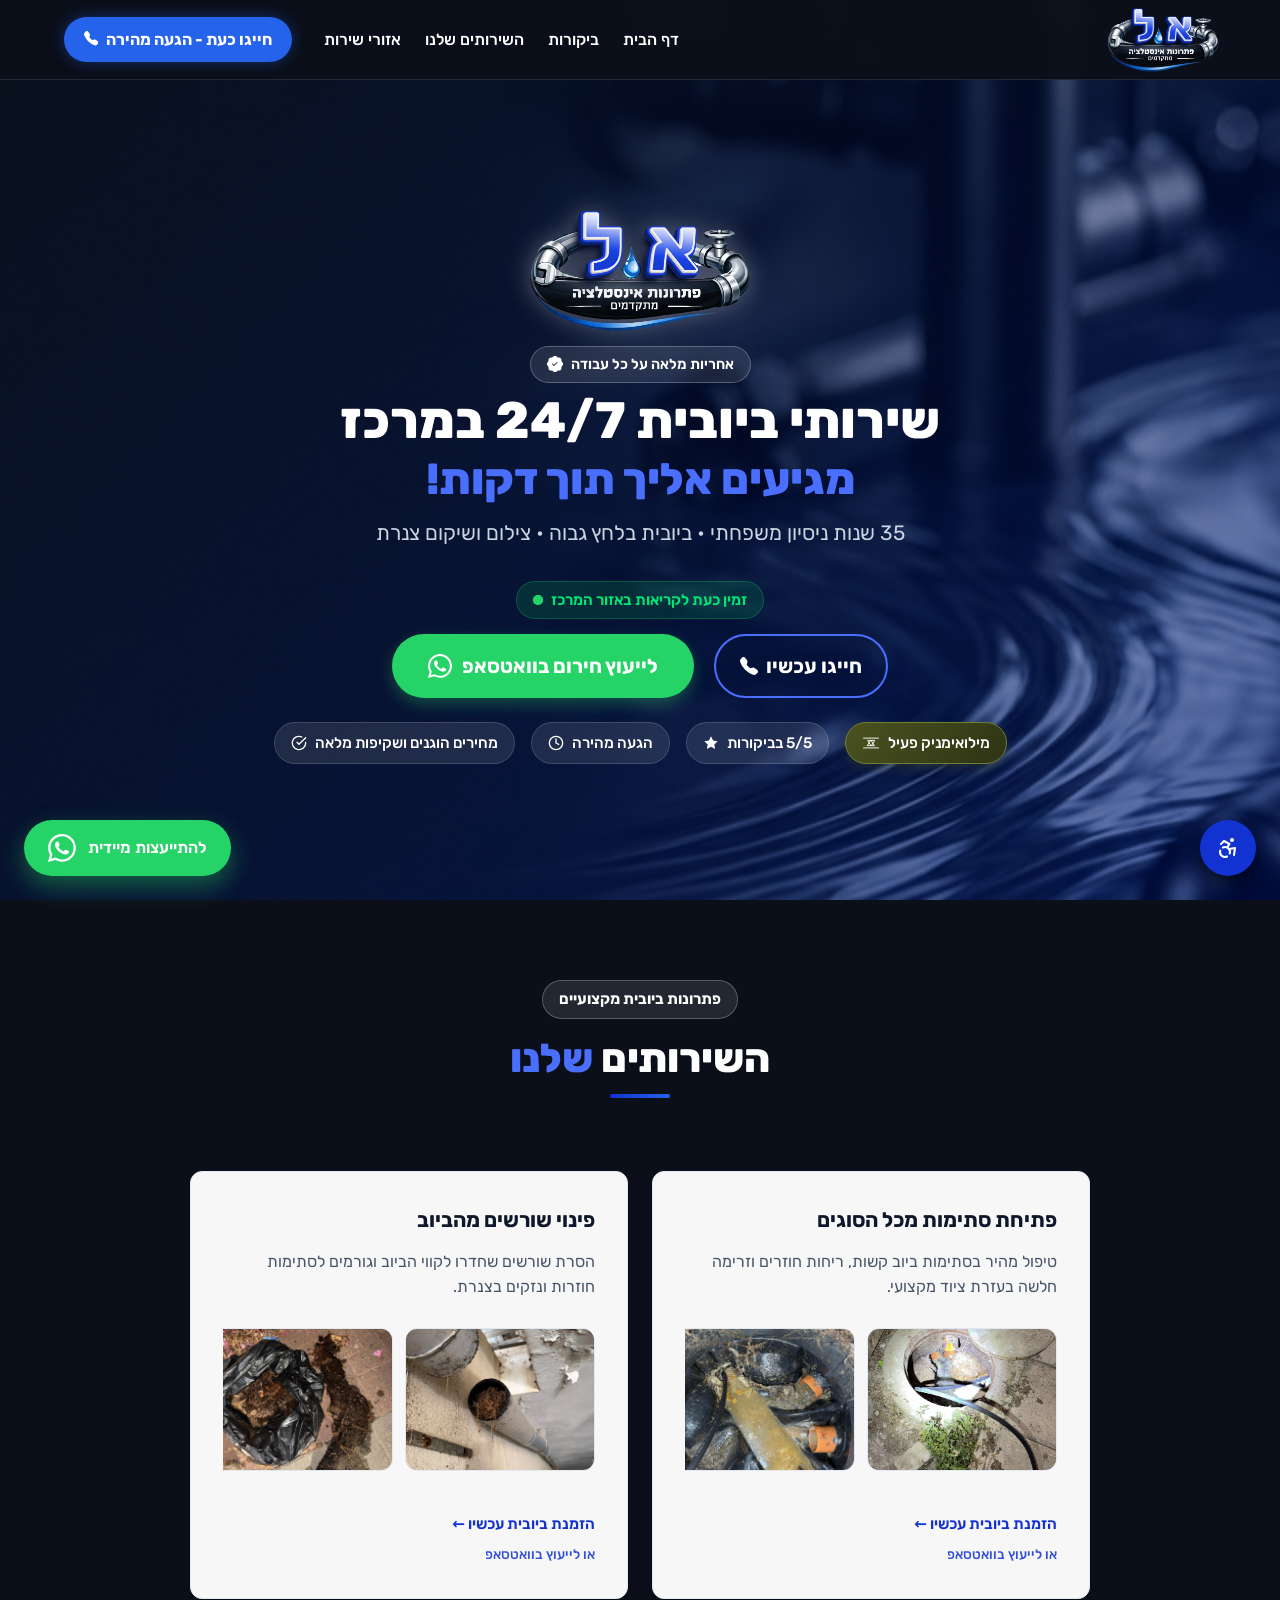
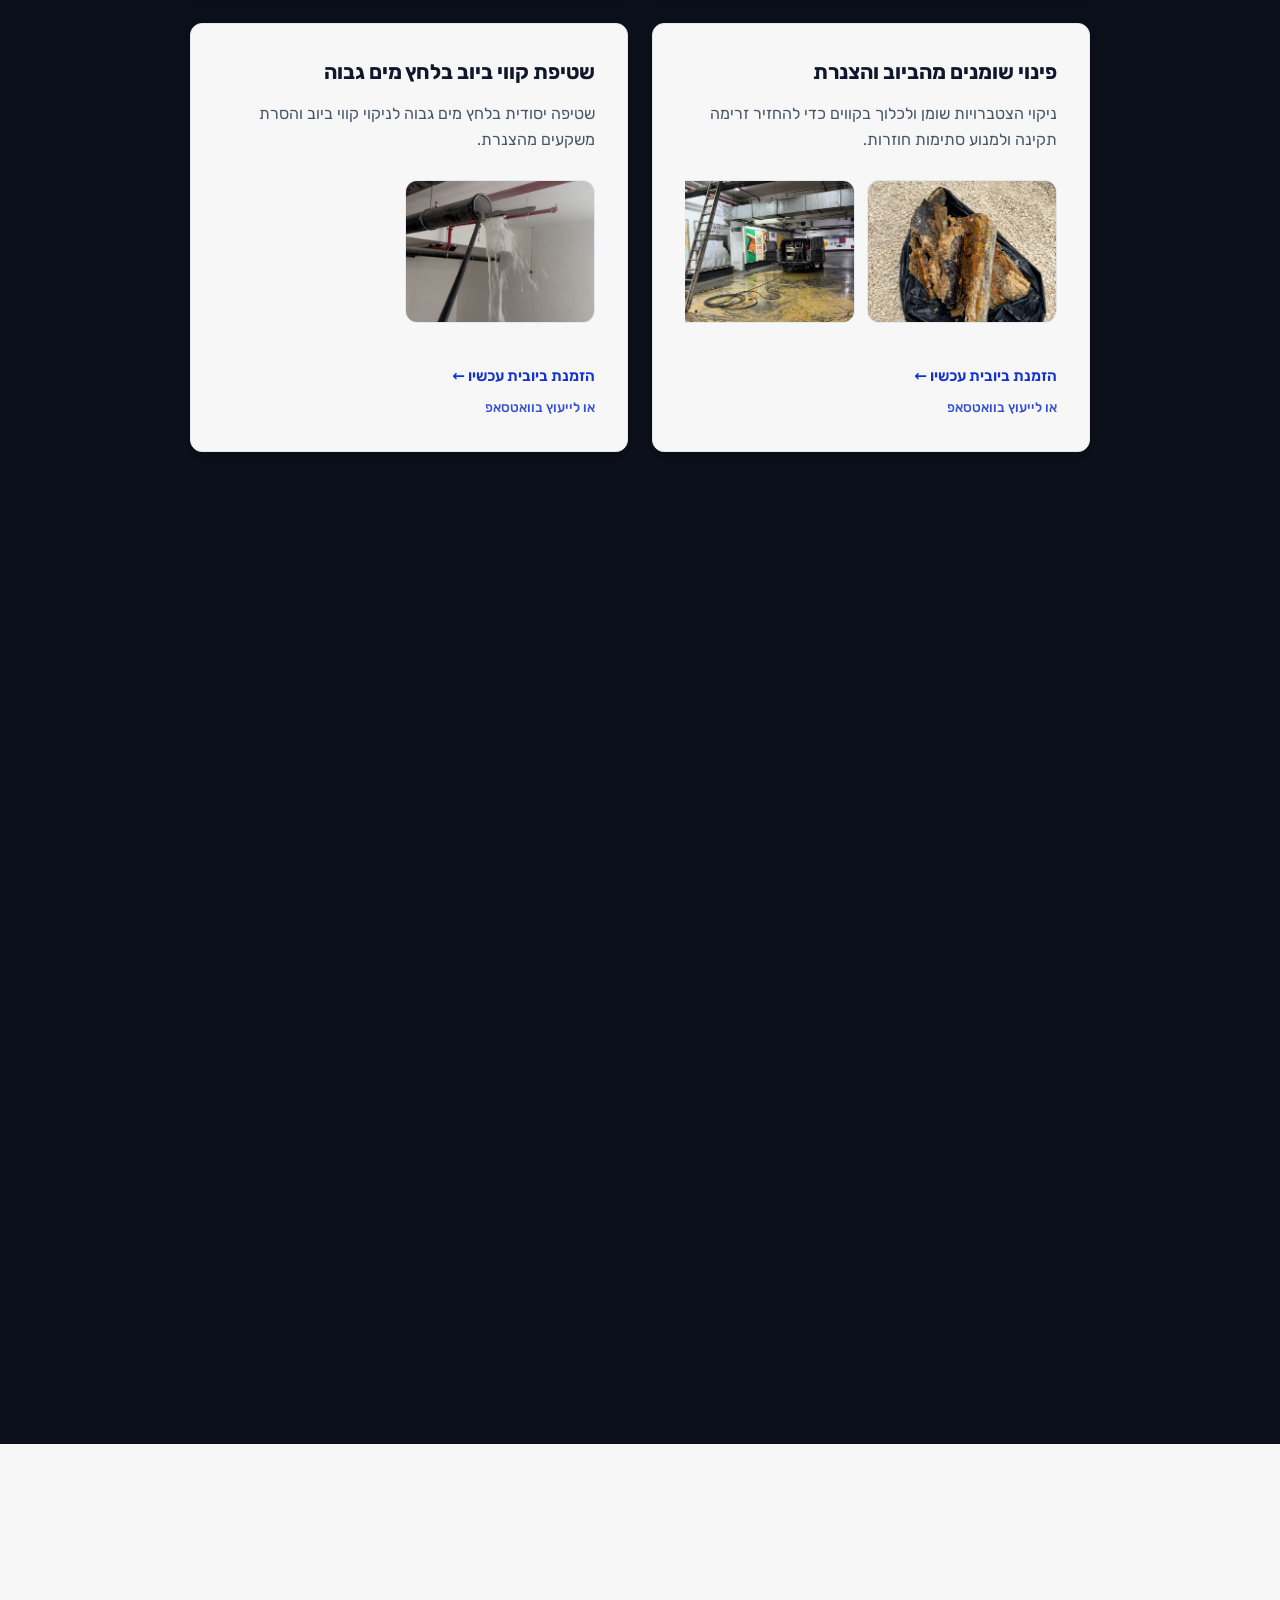
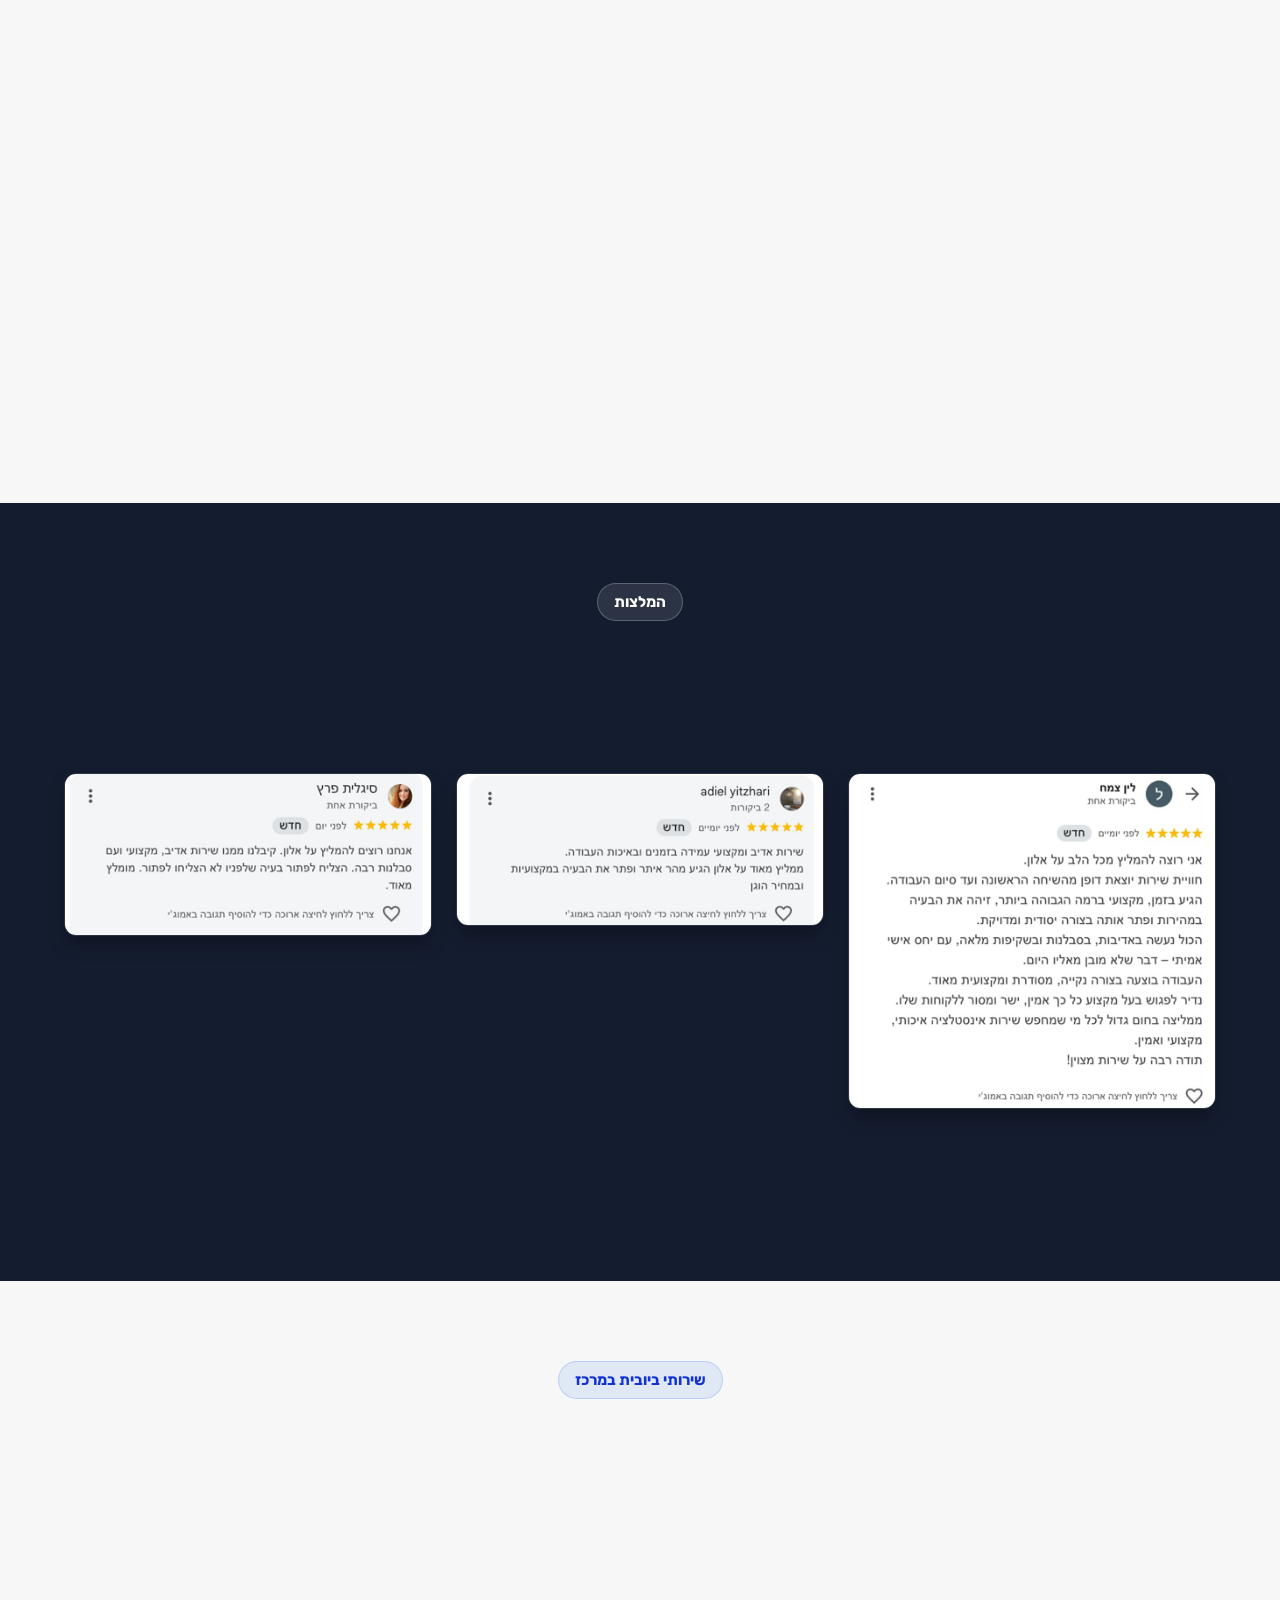
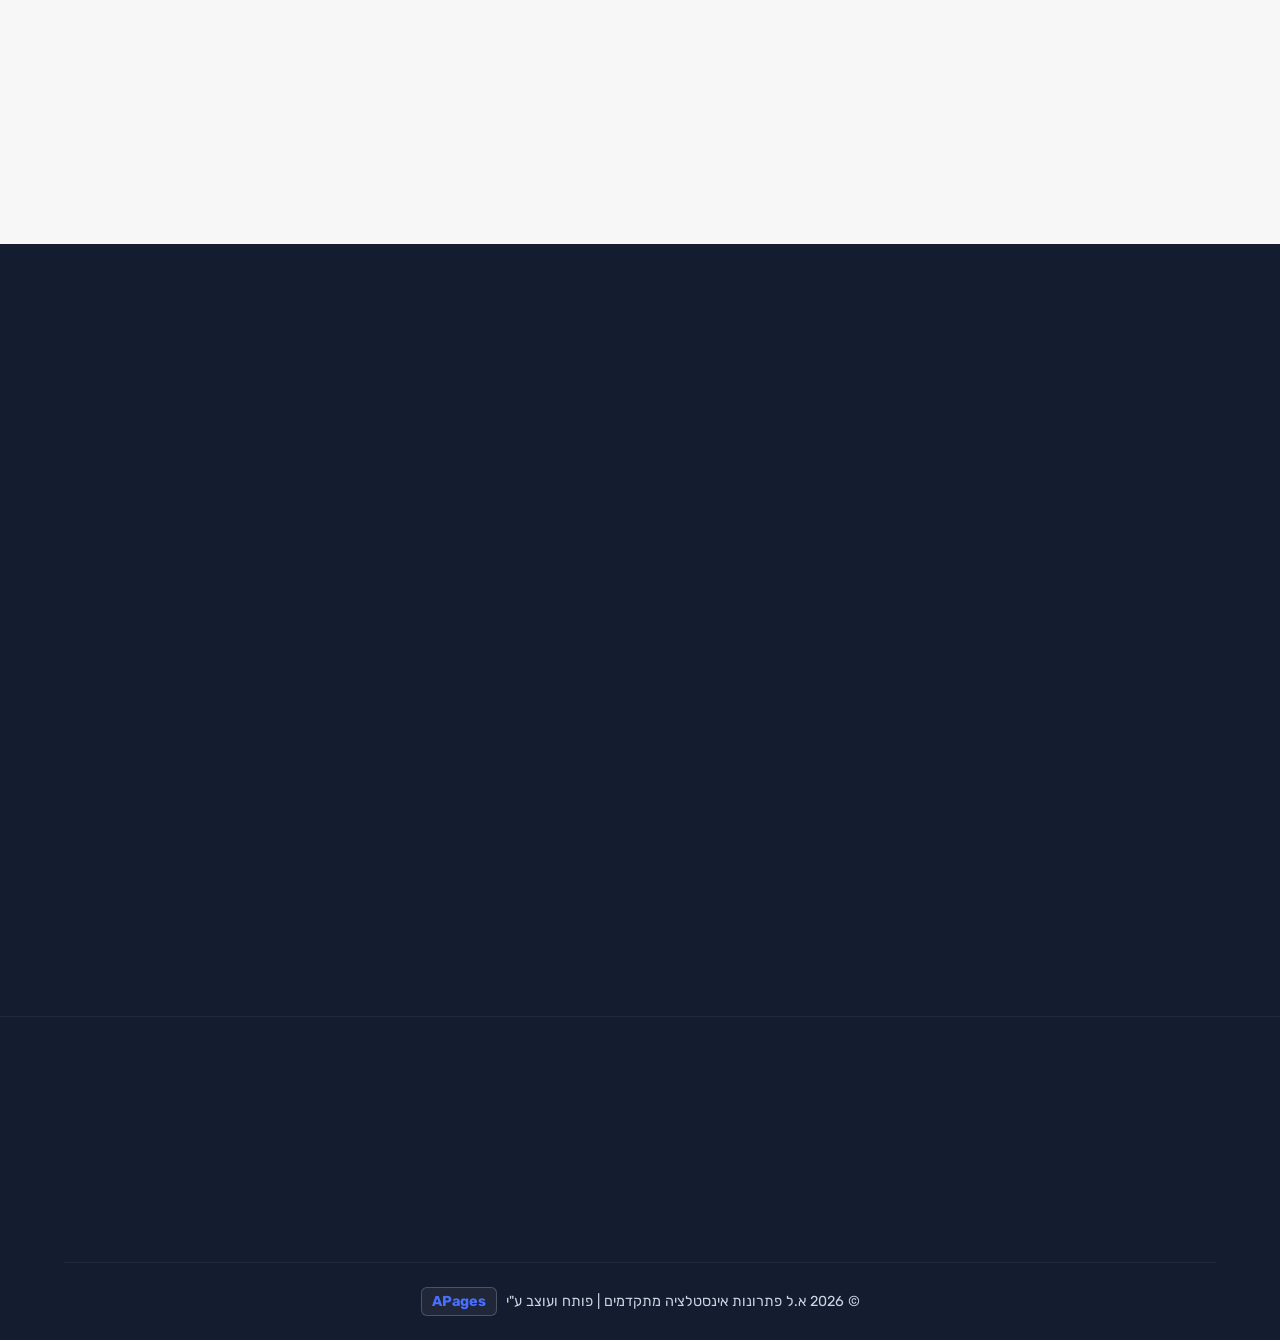
==== commit 72fab7b5: "Fix iPhone service gallery layout" ====
--- a/index.html
+++ b/index.html
@@ -178,7 +178,7 @@
         rel="stylesheet">
 
     <!-- Custom CSS -->
-    <link rel="stylesheet" href="style.css">
+    <link rel="stylesheet" href="style.css?v=iphone-gallery-fix">
     <!-- Google Tag Manager / gtag.js Placeholders -->
     <!-- Place your Google Ads conversion snippet here later. For now, tracking events are attached to buttons -->
     <script>
--- a/style.css
+++ b/style.css
@@ -1287,10 +1287,14 @@
     margin-bottom: 24px; /* Space for the link */
 }
 
-.service-media-strip {
-    display: flex;
+#services .service-media-strip {
+    display: flex;
+    flex-direction: row;
+    flex-wrap: nowrap;
     gap: 12px;
     overflow-x: auto;
+    overflow-y: hidden;
+    width: 100%;
     padding: 4px 0 16px;
     margin: 0 0 18px;
     max-width: 100%;
@@ -1299,12 +1303,18 @@
     overscroll-behavior-inline: contain;
     -webkit-overflow-scrolling: touch;
     align-items: flex-start;
-}
-
-.service-media-strip img {
+    box-sizing: border-box;
+}
+
+#services .service-media-strip > .service-gallery-item {
     flex: 0 0 190px;
     width: 190px;
+    min-width: 190px;
+    max-width: 190px;
     height: 143px;
+    display: block;
+    box-sizing: border-box;
+    float: none;
     object-fit: cover;
     border-radius: var(--radius-md);
     border: 1px solid #e2e8f0;
@@ -1312,23 +1322,23 @@
     transition: transform 0.25s ease, border-color 0.25s ease;
 }
 
-.service-media-strip img:hover,
-.service-media-strip img:focus {
+#services .service-media-strip > .service-gallery-item:hover,
+#services .service-media-strip > .service-gallery-item:focus {
     border-color: var(--primary-light);
     transform: translateY(-2px);
     outline: none;
 }
 
-.service-media-strip::-webkit-scrollbar {
+#services .service-media-strip::-webkit-scrollbar {
     height: 4px;
 }
 
-.service-media-strip::-webkit-scrollbar-thumb {
+#services .service-media-strip::-webkit-scrollbar-thumb {
     background: var(--primary);
     border-radius: 10px;
 }
 
-.service-media-strip::-webkit-scrollbar-track {
+#services .service-media-strip::-webkit-scrollbar-track {
     background: #e2e8f0;
 }
 
@@ -2034,20 +2044,29 @@
         padding: 7px 12px;
     }
 
-    .service-media-strip img {
-        flex-basis: min(100%, 280px);
-        width: min(100%, 280px);
+    #services .service-media-strip > .service-gallery-item {
+        flex: 0 0 74vw;
+        width: 74vw;
+        min-width: 220px;
+        max-width: 280px;
         height: 210px;
     }
 
-    .service-media-strip {
+    #services .service-media-strip {
+        display: flex;
+        flex-direction: row;
+        flex-wrap: nowrap;
+        width: 100%;
         height: auto;
         max-width: 100%;
         min-width: 0;
         min-height: 232px;
         margin-bottom: 16px;
         overflow-x: auto;
-        overflow-y: visible;
+        overflow-y: hidden;
+        overscroll-behavior-inline: contain;
+        -webkit-overflow-scrolling: touch;
+        box-sizing: border-box;
     }
 }
 
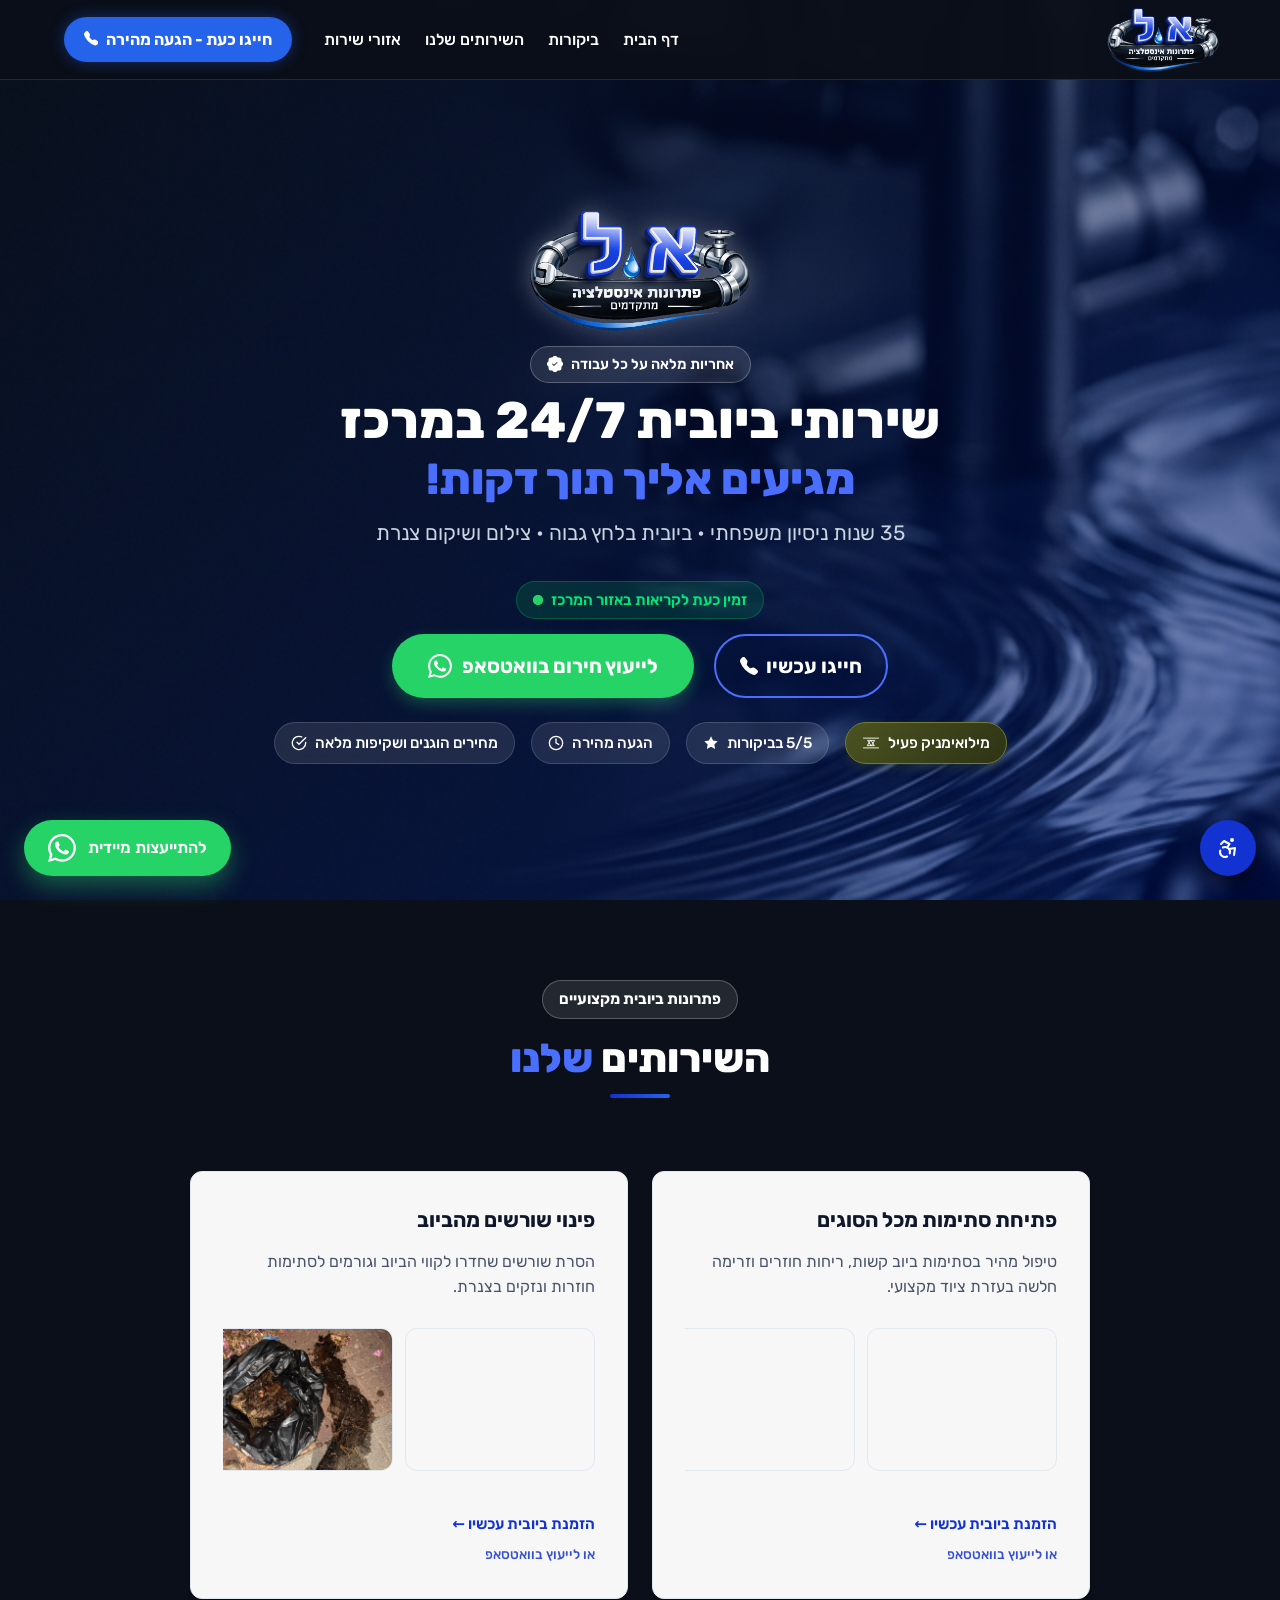
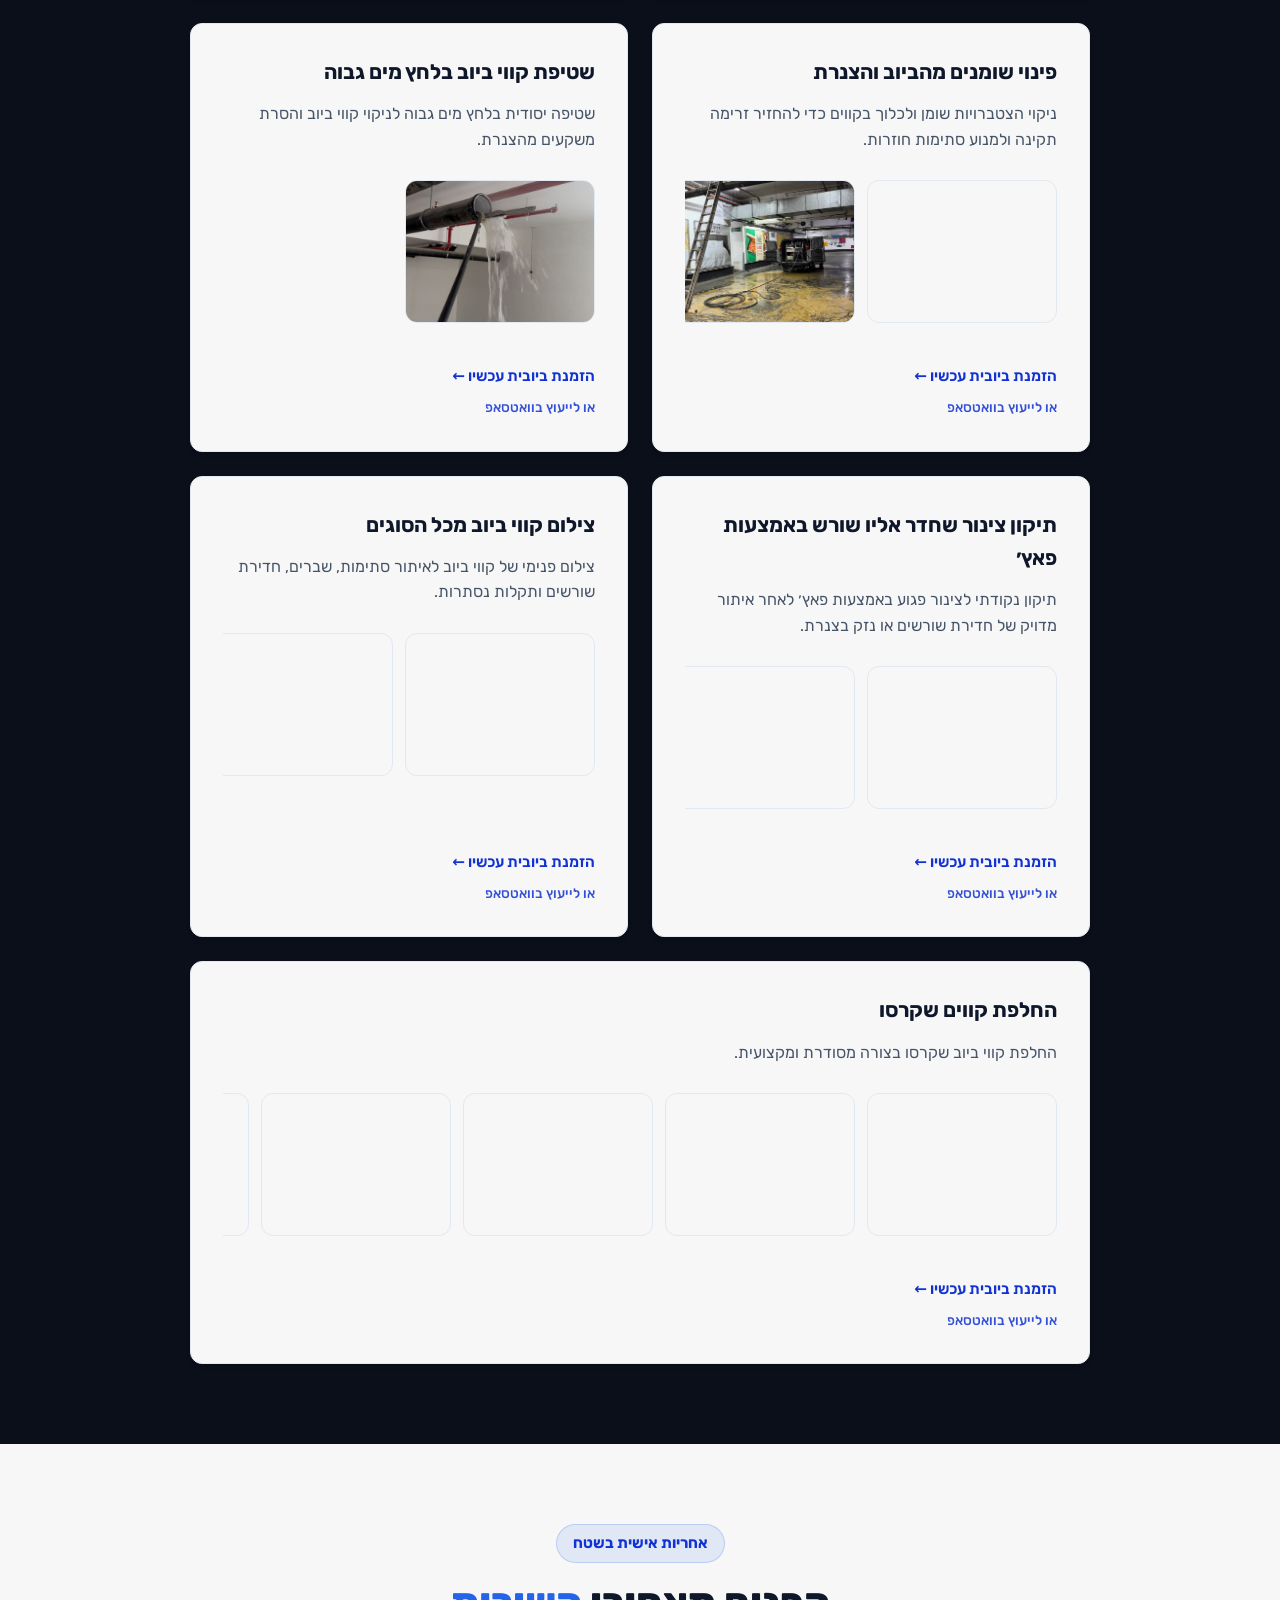
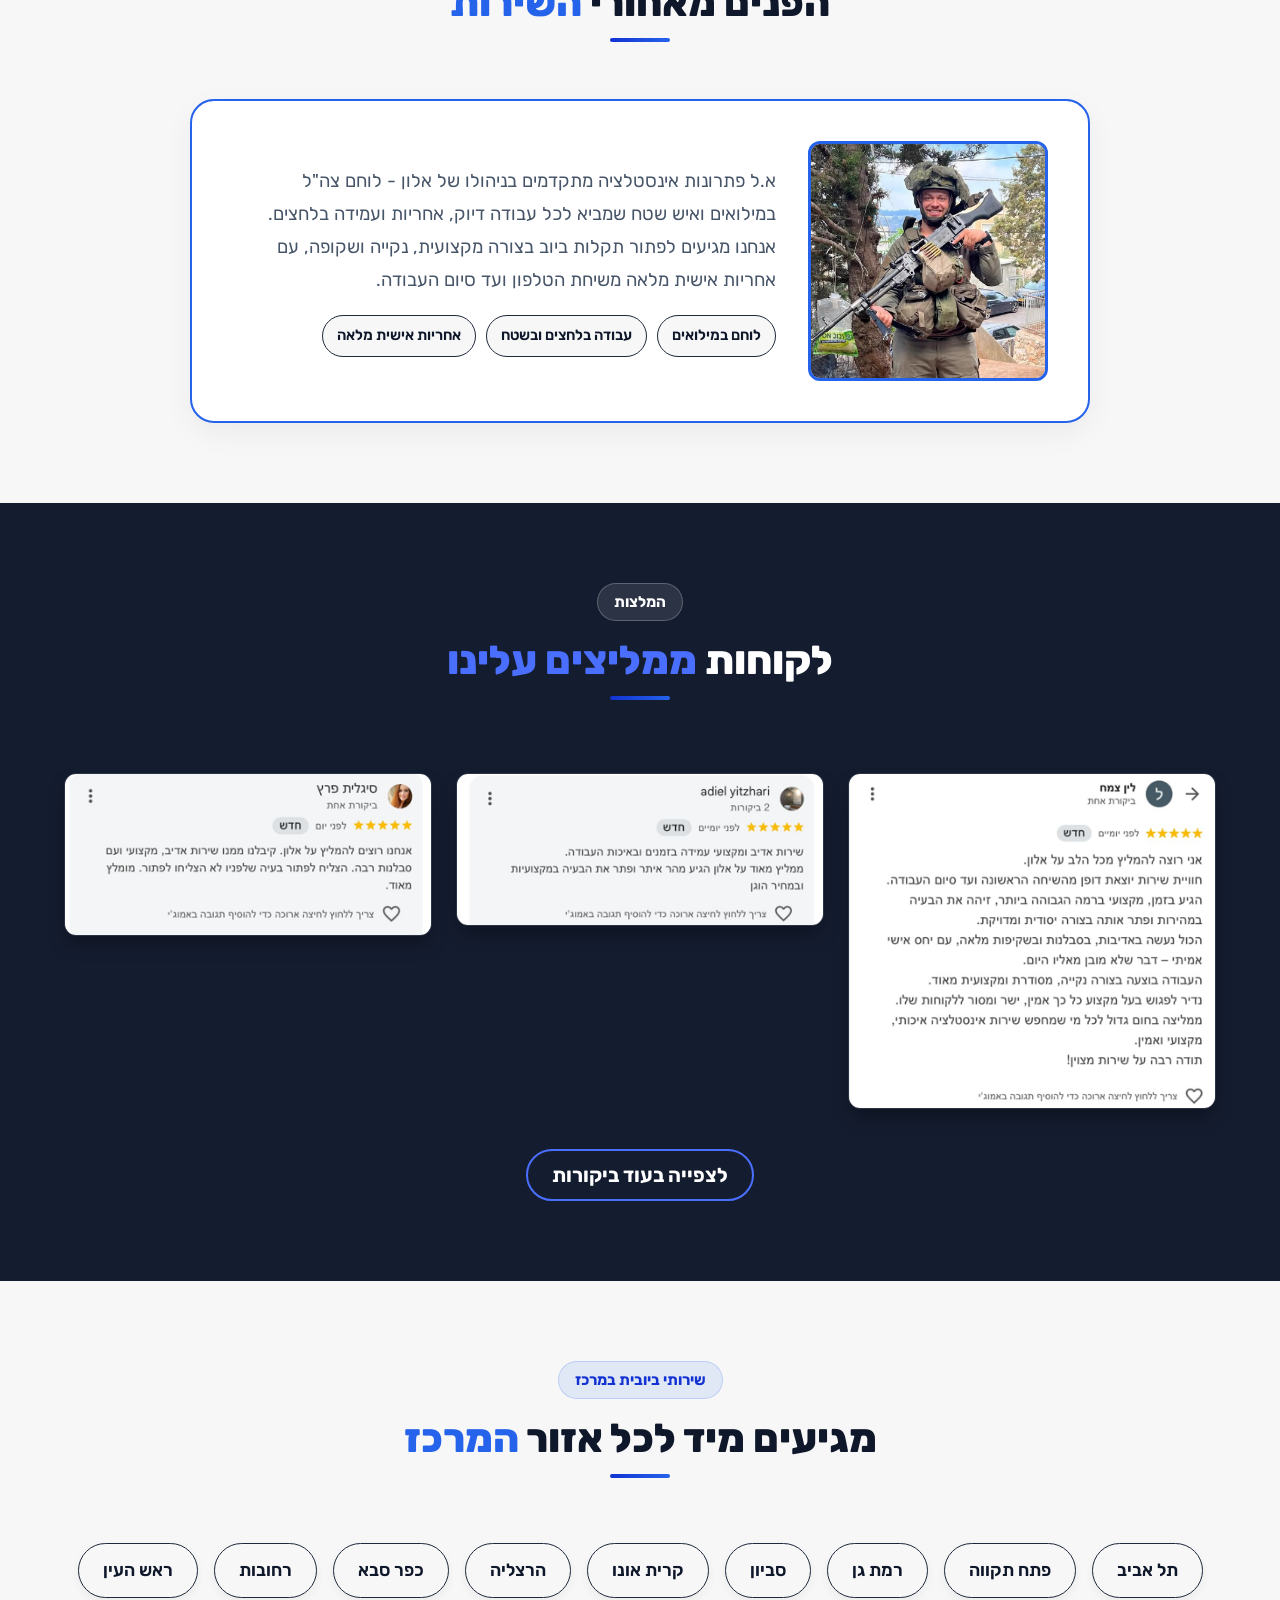
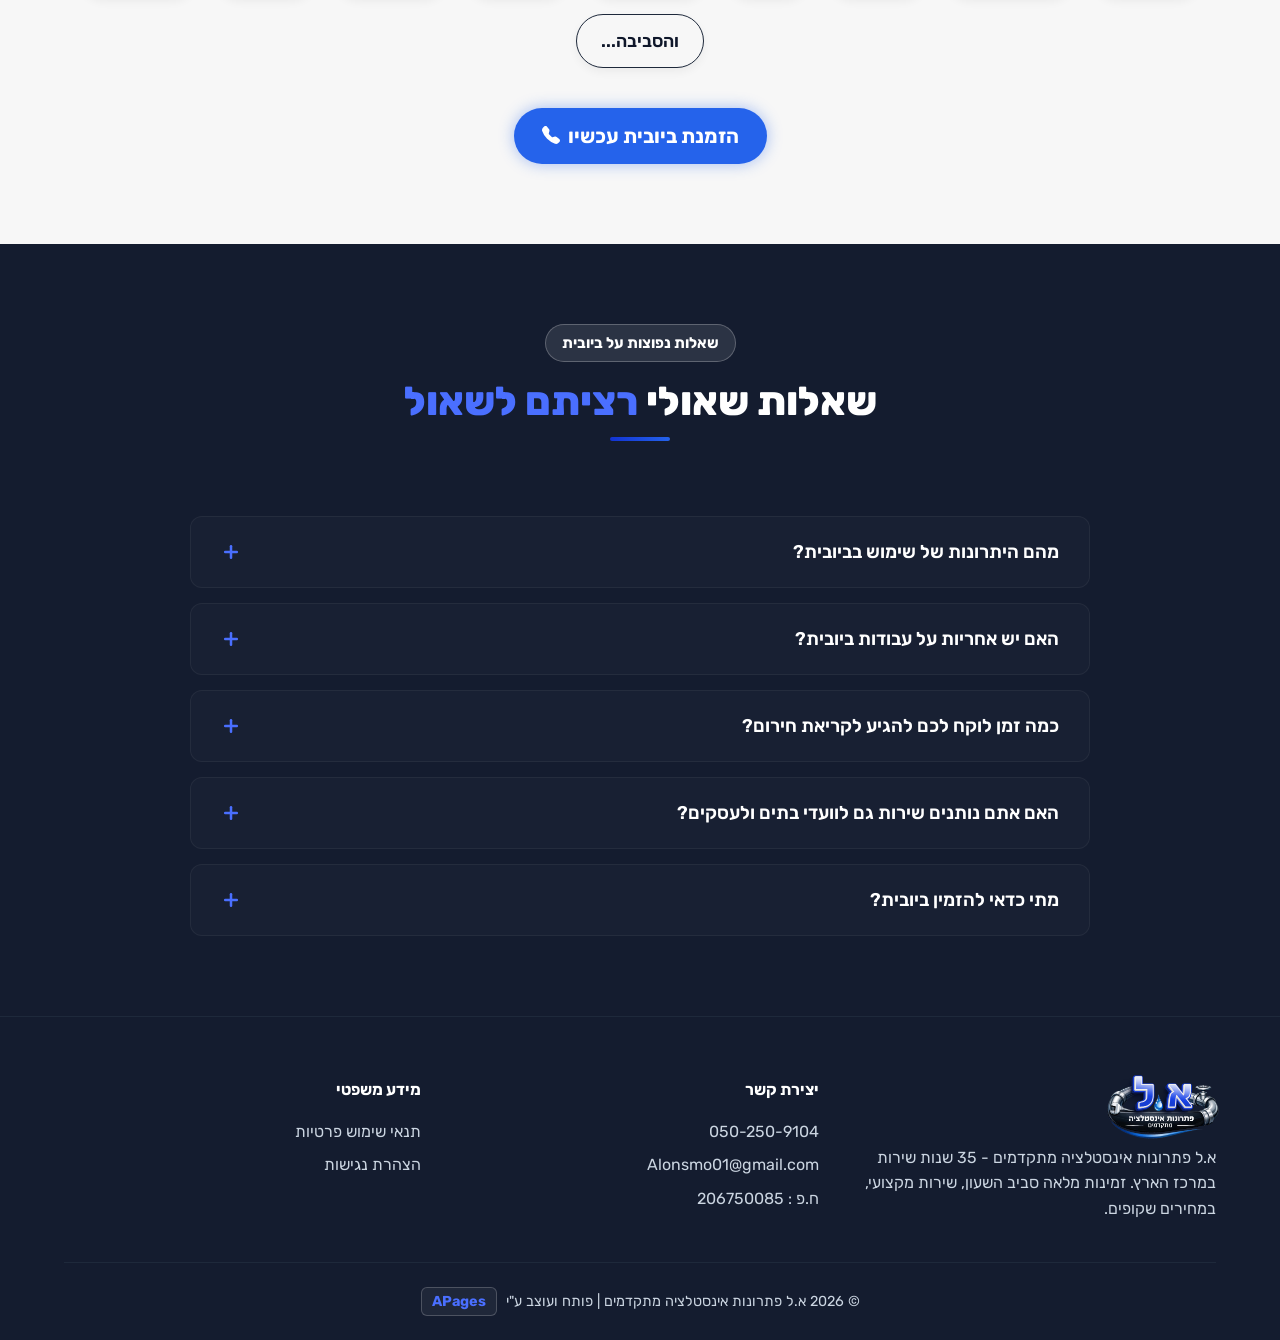
==== commit b72f3678: "Polish service gallery scrollbar and image loading" ====
--- a/index.html
+++ b/index.html
@@ -178,7 +178,7 @@
         rel="stylesheet">
 
     <!-- Custom CSS -->
-    <link rel="stylesheet" href="style.css?v=iphone-gallery-fix">
+    <link rel="stylesheet" href="style.css?v=iphone-gallery-polish">
     <!-- Google Tag Manager / gtag.js Placeholders -->
     <!-- Place your Google Ads conversion snippet here later. For now, tracking events are attached to buttons -->
     <script>
@@ -360,13 +360,13 @@
                             <h3>פתיחת סתימות מכל הסוגים</h3>
                             <p>טיפול מהיר בסתימות ביוב קשות, ריחות חוזרים וזרימה חלשה בעזרת ציוד מקצועי.</p>
                             <div class="service-media-strip" aria-label="תמונות פתיחת סתימות מכל הסוגים">
-                                <img class="service-gallery-item" src="פתיחת סתימות מכל הסוגים/WhatsApp Image 2026-05-27 at 15.13.35 (1).jpeg" alt="פתיחת סתימות ביוב - תמונה 1" loading="lazy" width="400" height="300" tabindex="0" role="button">
-                                <img class="service-gallery-item" src="פתיחת סתימות מכל הסוגים/WhatsApp Image 2026-05-27 at 15.13.35 (2).jpeg" alt="פתיחת סתימות ביוב - תמונה 2" loading="lazy" width="400" height="300" tabindex="0" role="button">
-                                <img class="service-gallery-item" src="פתיחת סתימות מכל הסוגים/WhatsApp Image 2026-05-27 at 15.13.35.jpeg" alt="פתיחת סתימות ביוב - תמונה 3" loading="lazy" width="400" height="300" tabindex="0" role="button">
-                                <img class="service-gallery-item" src="פתיחת סתימות מכל הסוגים/WhatsApp Image 2026-05-27 at 15.13.36 (1).jpeg" alt="פתיחת סתימות ביוב - תמונה 4" loading="lazy" width="400" height="300" tabindex="0" role="button">
-                                <img class="service-gallery-item" src="פתיחת סתימות מכל הסוגים/WhatsApp Image 2026-05-27 at 15.13.36 (2).jpeg" alt="פתיחת סתימות ביוב - תמונה 5" loading="lazy" width="400" height="300" tabindex="0" role="button">
-                                <img class="service-gallery-item" src="פתיחת סתימות מכל הסוגים/WhatsApp Image 2026-05-27 at 15.13.36 (3).jpeg" alt="פתיחת סתימות ביוב - תמונה 6" loading="lazy" width="400" height="300" tabindex="0" role="button">
-                                <img class="service-gallery-item" src="פתיחת סתימות מכל הסוגים/WhatsApp Image 2026-05-27 at 15.13.36.jpeg" alt="פתיחת סתימות ביוב - תמונה 7" loading="lazy" width="400" height="300" tabindex="0" role="button">
+                                <img class="service-gallery-item" src="פתיחת סתימות מכל הסוגים/WhatsApp Image 2026-05-27 at 15.13.35 (1).jpeg" alt="פתיחת סתימות ביוב - תמונה 1" loading="eager" decoding="async" fetchpriority="low" width="400" height="300" tabindex="0" role="button">
+                                <img class="service-gallery-item" src="פתיחת סתימות מכל הסוגים/WhatsApp Image 2026-05-27 at 15.13.35 (2).jpeg" alt="פתיחת סתימות ביוב - תמונה 2" loading="eager" decoding="async" fetchpriority="low" width="400" height="300" tabindex="0" role="button">
+                                <img class="service-gallery-item" src="פתיחת סתימות מכל הסוגים/WhatsApp Image 2026-05-27 at 15.13.35.jpeg" alt="פתיחת סתימות ביוב - תמונה 3" loading="eager" decoding="async" fetchpriority="low" width="400" height="300" tabindex="0" role="button">
+                                <img class="service-gallery-item" src="פתיחת סתימות מכל הסוגים/WhatsApp Image 2026-05-27 at 15.13.36 (1).jpeg" alt="פתיחת סתימות ביוב - תמונה 4" loading="eager" decoding="async" fetchpriority="low" width="400" height="300" tabindex="0" role="button">
+                                <img class="service-gallery-item" src="פתיחת סתימות מכל הסוגים/WhatsApp Image 2026-05-27 at 15.13.36 (2).jpeg" alt="פתיחת סתימות ביוב - תמונה 5" loading="eager" decoding="async" fetchpriority="low" width="400" height="300" tabindex="0" role="button">
+                                <img class="service-gallery-item" src="פתיחת סתימות מכל הסוגים/WhatsApp Image 2026-05-27 at 15.13.36 (3).jpeg" alt="פתיחת סתימות ביוב - תמונה 6" loading="eager" decoding="async" fetchpriority="low" width="400" height="300" tabindex="0" role="button">
+                                <img class="service-gallery-item" src="פתיחת סתימות מכל הסוגים/WhatsApp Image 2026-05-27 at 15.13.36.jpeg" alt="פתיחת סתימות ביוב - תמונה 7" loading="eager" decoding="async" fetchpriority="low" width="400" height="300" tabindex="0" role="button">
                             </div>
                             <div class="service-actions">
                                 <a href="tel:0502509104" class="service-link"
@@ -380,15 +380,15 @@
                             <h3>פינוי שורשים מהביוב</h3>
                             <p>הסרת שורשים שחדרו לקווי הביוב וגורמים לסתימות חוזרות ונזקים בצנרת.</p>
                             <div class="service-media-strip" aria-label="תמונות פינוי שורשים מהביוב">
-                                <img class="service-gallery-item" src="פינוי שורשים מהביוב/WhatsApp Image 2026-05-27 at 15.15.34 (1).jpeg" alt="פינוי שורשים מהביוב - תמונה 1" loading="lazy" width="400" height="300" tabindex="0" role="button">
-                                <img class="service-gallery-item" src="פינוי שורשים מהביוב/WhatsApp Image 2026-05-27 at 15.15.34 (2).jpeg" alt="פינוי שורשים מהביוב - תמונה 2" loading="lazy" width="400" height="300" tabindex="0" role="button">
-                                <img class="service-gallery-item" src="פינוי שורשים מהביוב/WhatsApp Image 2026-05-27 at 15.15.34 (3).jpeg" alt="פינוי שורשים מהביוב - תמונה 3" loading="lazy" width="400" height="300" tabindex="0" role="button">
-                                <img class="service-gallery-item" src="פינוי שורשים מהביוב/WhatsApp Image 2026-05-27 at 15.15.34 (4).jpeg" alt="פינוי שורשים מהביוב - תמונה 4" loading="lazy" width="400" height="300" tabindex="0" role="button">
-                                <img class="service-gallery-item" src="פינוי שורשים מהביוב/WhatsApp Image 2026-05-27 at 15.15.34.jpeg" alt="פינוי שורשים מהביוב - תמונה 5" loading="lazy" width="400" height="300" tabindex="0" role="button">
-                                <img class="service-gallery-item" src="פינוי שורשים מהביוב/WhatsApp Image 2026-05-27 at 15.15.35 (1).jpeg" alt="פינוי שורשים מהביוב - תמונה 6" loading="lazy" width="400" height="300" tabindex="0" role="button">
-                                <img class="service-gallery-item" src="פינוי שורשים מהביוב/WhatsApp Image 2026-05-27 at 15.15.35 (2).jpeg" alt="פינוי שורשים מהביוב - תמונה 7" loading="lazy" width="400" height="300" tabindex="0" role="button">
-                                <img class="service-gallery-item" src="פינוי שורשים מהביוב/WhatsApp Image 2026-05-27 at 15.15.35.jpeg" alt="פינוי שורשים מהביוב - תמונה 8" loading="lazy" width="400" height="300" tabindex="0" role="button">
-                                <img class="service-gallery-item" src="פינוי שורשים מהביוב/WhatsApp Image 2026-05-27 at 15.20.25.jpeg" alt="פינוי שורשים מהביוב - תמונה 9" loading="lazy" width="400" height="300" tabindex="0" role="button">
+                                <img class="service-gallery-item" src="פינוי שורשים מהביוב/WhatsApp Image 2026-05-27 at 15.15.34 (1).jpeg" alt="פינוי שורשים מהביוב - תמונה 1" loading="eager" decoding="async" fetchpriority="low" width="400" height="300" tabindex="0" role="button">
+                                <img class="service-gallery-item" src="פינוי שורשים מהביוב/WhatsApp Image 2026-05-27 at 15.15.34 (2).jpeg" alt="פינוי שורשים מהביוב - תמונה 2" loading="eager" decoding="async" fetchpriority="low" width="400" height="300" tabindex="0" role="button">
+                                <img class="service-gallery-item" src="פינוי שורשים מהביוב/WhatsApp Image 2026-05-27 at 15.15.34 (3).jpeg" alt="פינוי שורשים מהביוב - תמונה 3" loading="eager" decoding="async" fetchpriority="low" width="400" height="300" tabindex="0" role="button">
+                                <img class="service-gallery-item" src="פינוי שורשים מהביוב/WhatsApp Image 2026-05-27 at 15.15.34 (4).jpeg" alt="פינוי שורשים מהביוב - תמונה 4" loading="eager" decoding="async" fetchpriority="low" width="400" height="300" tabindex="0" role="button">
+                                <img class="service-gallery-item" src="פינוי שורשים מהביוב/WhatsApp Image 2026-05-27 at 15.15.34.jpeg" alt="פינוי שורשים מהביוב - תמונה 5" loading="eager" decoding="async" fetchpriority="low" width="400" height="300" tabindex="0" role="button">
+                                <img class="service-gallery-item" src="פינוי שורשים מהביוב/WhatsApp Image 2026-05-27 at 15.15.35 (1).jpeg" alt="פינוי שורשים מהביוב - תמונה 6" loading="eager" decoding="async" fetchpriority="low" width="400" height="300" tabindex="0" role="button">
+                                <img class="service-gallery-item" src="פינוי שורשים מהביוב/WhatsApp Image 2026-05-27 at 15.15.35 (2).jpeg" alt="פינוי שורשים מהביוב - תמונה 7" loading="eager" decoding="async" fetchpriority="low" width="400" height="300" tabindex="0" role="button">
+                                <img class="service-gallery-item" src="פינוי שורשים מהביוב/WhatsApp Image 2026-05-27 at 15.15.35.jpeg" alt="פינוי שורשים מהביוב - תמונה 8" loading="eager" decoding="async" fetchpriority="low" width="400" height="300" tabindex="0" role="button">
+                                <img class="service-gallery-item" src="פינוי שורשים מהביוב/WhatsApp Image 2026-05-27 at 15.20.25.jpeg" alt="פינוי שורשים מהביוב - תמונה 9" loading="eager" decoding="async" fetchpriority="low" width="400" height="300" tabindex="0" role="button">
                             </div>
                             <div class="service-actions">
                                 <a href="tel:0502509104" class="service-link"
@@ -404,8 +404,8 @@
                             <h3>פינוי שומנים מהביוב והצנרת</h3>
                             <p>ניקוי הצטברויות שומן ולכלוך בקווים כדי להחזיר זרימה תקינה ולמנוע סתימות חוזרות.</p>
                             <div class="service-media-strip" aria-label="תמונות פינוי שומנים מהביוב והצנרת">
-                                <img class="service-gallery-item" src="פינוי שומנים מהביוב והצנרת/WhatsApp Image 2026-05-27 at 15.17.14 (1).jpeg" alt="פינוי שומנים מהביוב והצנרת - תמונה 1" loading="lazy" width="400" height="300" tabindex="0" role="button">
-                                <img class="service-gallery-item" src="פינוי שומנים מהביוב והצנרת/WhatsApp Image 2026-05-27 at 15.17.14.jpeg" alt="פינוי שומנים מהביוב והצנרת - תמונה 2" loading="lazy" width="400" height="300" tabindex="0" role="button">
+                                <img class="service-gallery-item" src="פינוי שומנים מהביוב והצנרת/WhatsApp Image 2026-05-27 at 15.17.14 (1).jpeg" alt="פינוי שומנים מהביוב והצנרת - תמונה 1" loading="eager" decoding="async" fetchpriority="low" width="400" height="300" tabindex="0" role="button">
+                                <img class="service-gallery-item" src="פינוי שומנים מהביוב והצנרת/WhatsApp Image 2026-05-27 at 15.17.14.jpeg" alt="פינוי שומנים מהביוב והצנרת - תמונה 2" loading="eager" decoding="async" fetchpriority="low" width="400" height="300" tabindex="0" role="button">
                             </div>
                             <div class="service-actions">
                                 <a href="tel:0502509104" class="service-link"
@@ -419,7 +419,7 @@
                             <h3>שטיפת קווי ביוב בלחץ מים גבוה</h3>
                             <p>שטיפה יסודית בלחץ מים גבוה לניקוי קווי ביוב והסרת משקעים מהצנרת.</p>
                             <div class="service-media-strip" aria-label="תמונות שטיפת קווי ביוב בלחץ מים גבוה">
-                                <img class="service-gallery-item" src="שטיפת קווי ביוב בלחץ מים גבוה/WhatsApp Image 2026-05-27 at 15.19.34.jpeg" alt="שטיפת קווי ביוב בלחץ מים גבוה" loading="lazy" width="400" height="300" tabindex="0" role="button">
+                                <img class="service-gallery-item" src="שטיפת קווי ביוב בלחץ מים גבוה/WhatsApp Image 2026-05-27 at 15.19.34.jpeg" alt="שטיפת קווי ביוב בלחץ מים גבוה" loading="eager" decoding="async" fetchpriority="low" width="400" height="300" tabindex="0" role="button">
                             </div>
                             <div class="service-actions">
                                 <a href="tel:0502509104" class="service-link"
@@ -435,10 +435,10 @@
                             <h3>תיקון צינור שחדר אליו שורש באמצעות פאץ׳</h3>
                             <p>תיקון נקודתי לצינור פגוע באמצעות פאץ׳ לאחר איתור מדויק של חדירת שורשים או נזק בצנרת.</p>
                             <div class="service-media-strip" aria-label="תמונות תיקון צינור באמצעות פאץ׳">
-                                <img class="service-gallery-item" src="תיקון צינור שחדר אליו שורש באמצעות פאץ׳/1.jpeg" alt="תיקון צינור באמצעות פאץ׳ - תמונה 1" loading="lazy" width="400" height="300" tabindex="0" role="button">
-                                <img class="service-gallery-item" src="תיקון צינור שחדר אליו שורש באמצעות פאץ׳/2.jpeg" alt="תיקון צינור באמצעות פאץ׳ - תמונה 2" loading="lazy" width="400" height="300" tabindex="0" role="button">
-                                <img class="service-gallery-item" src="תיקון צינור שחדר אליו שורש באמצעות פאץ׳/3.jpeg" alt="תיקון צינור באמצעות פאץ׳ - תמונה 3" loading="lazy" width="400" height="300" tabindex="0" role="button">
-                                <img class="service-gallery-item" src="תיקון צינור שחדר אליו שורש באמצעות פאץ׳/4.jpeg" alt="תיקון צינור באמצעות פאץ׳ - תמונה 4" loading="lazy" width="400" height="300" tabindex="0" role="button">
+                                <img class="service-gallery-item" src="תיקון צינור שחדר אליו שורש באמצעות פאץ׳/1.jpeg" alt="תיקון צינור באמצעות פאץ׳ - תמונה 1" loading="eager" decoding="async" fetchpriority="low" width="400" height="300" tabindex="0" role="button">
+                                <img class="service-gallery-item" src="תיקון צינור שחדר אליו שורש באמצעות פאץ׳/2.jpeg" alt="תיקון צינור באמצעות פאץ׳ - תמונה 2" loading="eager" decoding="async" fetchpriority="low" width="400" height="300" tabindex="0" role="button">
+                                <img class="service-gallery-item" src="תיקון צינור שחדר אליו שורש באמצעות פאץ׳/3.jpeg" alt="תיקון צינור באמצעות פאץ׳ - תמונה 3" loading="eager" decoding="async" fetchpriority="low" width="400" height="300" tabindex="0" role="button">
+                                <img class="service-gallery-item" src="תיקון צינור שחדר אליו שורש באמצעות פאץ׳/4.jpeg" alt="תיקון צינור באמצעות פאץ׳ - תמונה 4" loading="eager" decoding="async" fetchpriority="low" width="400" height="300" tabindex="0" role="button">
                             </div>
                             <div class="service-actions">
                                 <a href="tel:0502509104" class="service-link"
@@ -452,9 +452,9 @@
                             <h3>צילום קווי ביוב מכל הסוגים</h3>
                             <p>צילום פנימי של קווי ביוב לאיתור סתימות, שברים, חדירת שורשים ותקלות נסתרות.</p>
                             <div class="service-media-strip" aria-label="תמונות צילום קווי ביוב מכל הסוגים">
-                                <img class="service-gallery-item" src="צילום קווי ביוב מכל הסוגים/WhatsApp Image 2026-05-27 at 15.22.49 (1).jpeg" alt="צילום קווי ביוב מכל הסוגים - תמונה 1" loading="lazy" width="400" height="300" tabindex="0" role="button">
-                                <img class="service-gallery-item" src="צילום קווי ביוב מכל הסוגים/WhatsApp Image 2026-05-27 at 15.22.49.jpeg" alt="צילום קווי ביוב מכל הסוגים - תמונה 2" loading="lazy" width="400" height="300" tabindex="0" role="button">
-                                <img class="service-gallery-item" src="צילום קווי ביוב מכל הסוגים/WhatsApp Image 2026-05-27 at 15.22.50.jpeg" alt="צילום קווי ביוב מכל הסוגים - תמונה 3" loading="lazy" width="400" height="300" tabindex="0" role="button">
+                                <img class="service-gallery-item" src="צילום קווי ביוב מכל הסוגים/WhatsApp Image 2026-05-27 at 15.22.49 (1).jpeg" alt="צילום קווי ביוב מכל הסוגים - תמונה 1" loading="eager" decoding="async" fetchpriority="low" width="400" height="300" tabindex="0" role="button">
+                                <img class="service-gallery-item" src="צילום קווי ביוב מכל הסוגים/WhatsApp Image 2026-05-27 at 15.22.49.jpeg" alt="צילום קווי ביוב מכל הסוגים - תמונה 2" loading="eager" decoding="async" fetchpriority="low" width="400" height="300" tabindex="0" role="button">
+                                <img class="service-gallery-item" src="צילום קווי ביוב מכל הסוגים/WhatsApp Image 2026-05-27 at 15.22.50.jpeg" alt="צילום קווי ביוב מכל הסוגים - תמונה 3" loading="eager" decoding="async" fetchpriority="low" width="400" height="300" tabindex="0" role="button">
                             </div>
                             <div class="service-actions">
                                 <a href="tel:0502509104" class="service-link"
@@ -470,11 +470,11 @@
                             <h3>החלפת קווים שקרסו</h3>
                             <p>החלפת קווי ביוב שקרסו בצורה מסודרת ומקצועית.</p>
                             <div class="service-media-strip" aria-label="תמונות החלפת קווים שקרסו">
-                                <img class="service-gallery-item" src="החלפת קווים שקרסו/WhatsApp Image 2026-05-27 at 15.26.23.jpeg" alt="החלפת קווי ביוב שקרסו - תמונה 1" loading="lazy" width="400" height="300" tabindex="0" role="button">
-                                <img class="service-gallery-item" src="החלפת קווים שקרסו/WhatsApp Image 2026-05-27 at 15.26.24 (1).jpeg" alt="החלפת קווי ביוב שקרסו - תמונה 2" loading="lazy" width="400" height="300" tabindex="0" role="button">
-                                <img class="service-gallery-item" src="החלפת קווים שקרסו/WhatsApp Image 2026-05-27 at 15.26.24 (2).jpeg" alt="החלפת קווי ביוב שקרסו - תמונה 3" loading="lazy" width="400" height="300" tabindex="0" role="button">
-                                <img class="service-gallery-item" src="החלפת קווים שקרסו/WhatsApp Image 2026-05-27 at 15.26.24.jpeg" alt="החלפת קווי ביוב שקרסו - תמונה 4" loading="lazy" width="400" height="300" tabindex="0" role="button">
-                                <img class="service-gallery-item" src="החלפת קווים שקרסו/WhatsApp Image 2026-05-27 at 15.26.55.jpeg" alt="החלפת קווי ביוב שקרסו - תמונה 5" loading="lazy" width="400" height="300" tabindex="0" role="button">
+                                <img class="service-gallery-item" src="החלפת קווים שקרסו/WhatsApp Image 2026-05-27 at 15.26.23.jpeg" alt="החלפת קווי ביוב שקרסו - תמונה 1" loading="eager" decoding="async" fetchpriority="low" width="400" height="300" tabindex="0" role="button">
+                                <img class="service-gallery-item" src="החלפת קווים שקרסו/WhatsApp Image 2026-05-27 at 15.26.24 (1).jpeg" alt="החלפת קווי ביוב שקרסו - תמונה 2" loading="eager" decoding="async" fetchpriority="low" width="400" height="300" tabindex="0" role="button">
+                                <img class="service-gallery-item" src="החלפת קווים שקרסו/WhatsApp Image 2026-05-27 at 15.26.24 (2).jpeg" alt="החלפת קווי ביוב שקרסו - תמונה 3" loading="eager" decoding="async" fetchpriority="low" width="400" height="300" tabindex="0" role="button">
+                                <img class="service-gallery-item" src="החלפת קווים שקרסו/WhatsApp Image 2026-05-27 at 15.26.24.jpeg" alt="החלפת קווי ביוב שקרסו - תמונה 4" loading="eager" decoding="async" fetchpriority="low" width="400" height="300" tabindex="0" role="button">
+                                <img class="service-gallery-item" src="החלפת קווים שקרסו/WhatsApp Image 2026-05-27 at 15.26.55.jpeg" alt="החלפת קווי ביוב שקרסו - תמונה 5" loading="eager" decoding="async" fetchpriority="low" width="400" height="300" tabindex="0" role="button">
                             </div>
                             <div class="service-actions">
                                 <a href="tel:0502509104" class="service-link"
--- a/style.css
+++ b/style.css
@@ -1302,6 +1302,8 @@
     min-height: 164px;
     overscroll-behavior-inline: contain;
     -webkit-overflow-scrolling: touch;
+    scrollbar-color: var(--primary) #dbeafe;
+    scrollbar-width: thin;
     align-items: flex-start;
     box-sizing: border-box;
 }
@@ -1339,7 +1341,7 @@
 }
 
 #services .service-media-strip::-webkit-scrollbar-track {
-    background: #e2e8f0;
+    background: #dbeafe;
 }
 
 .service-link {
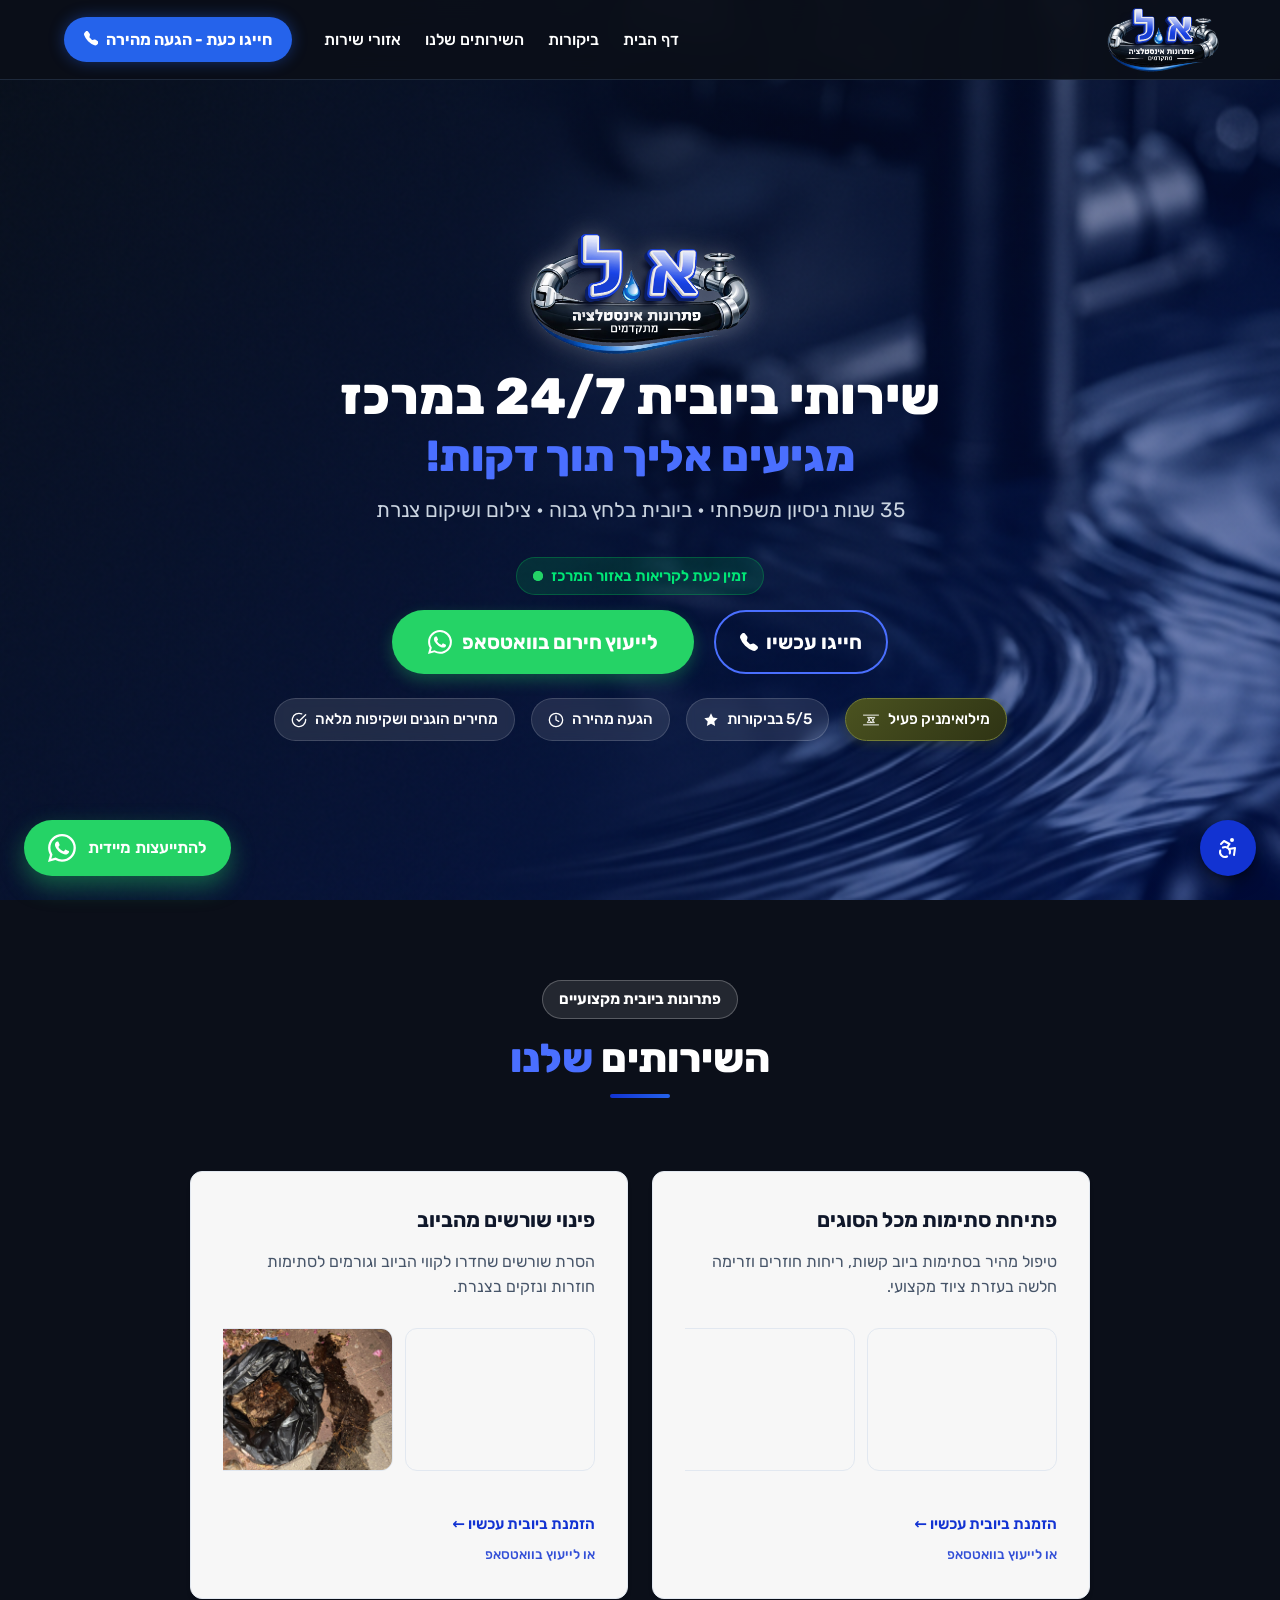
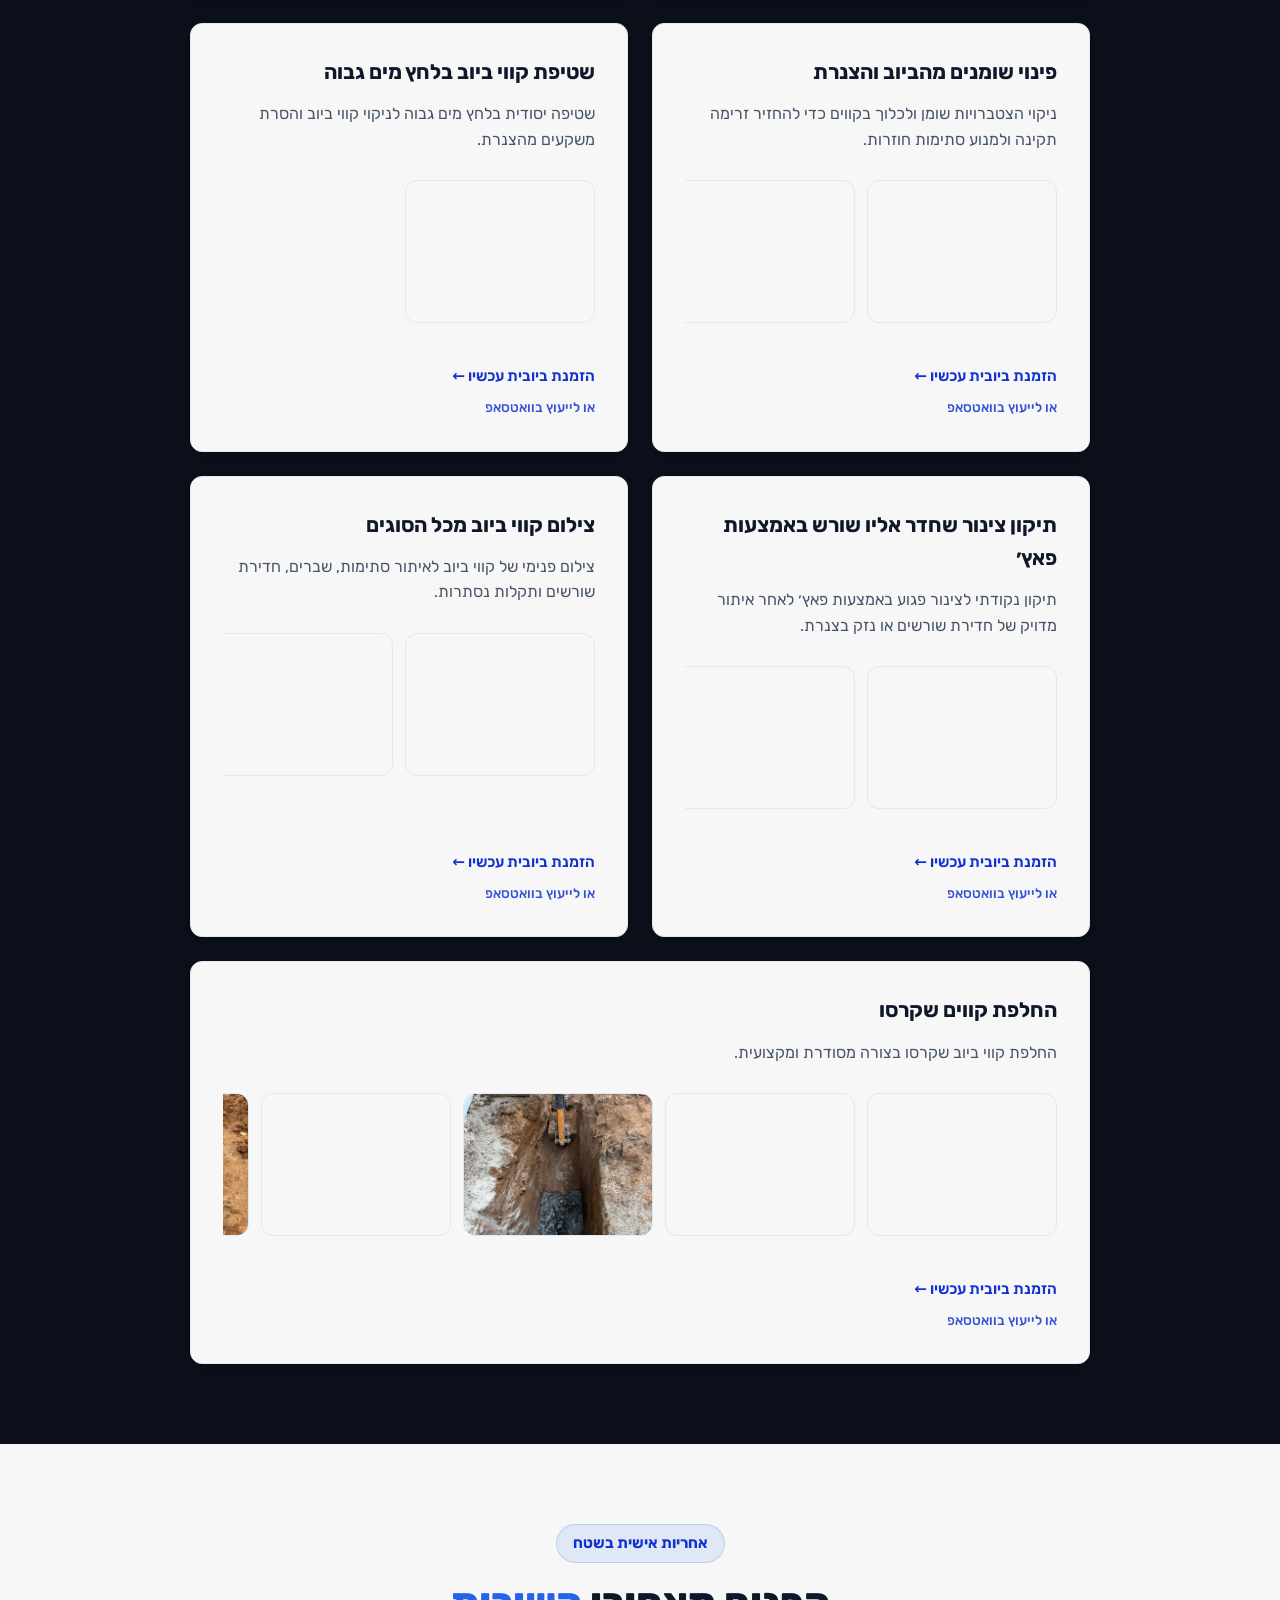
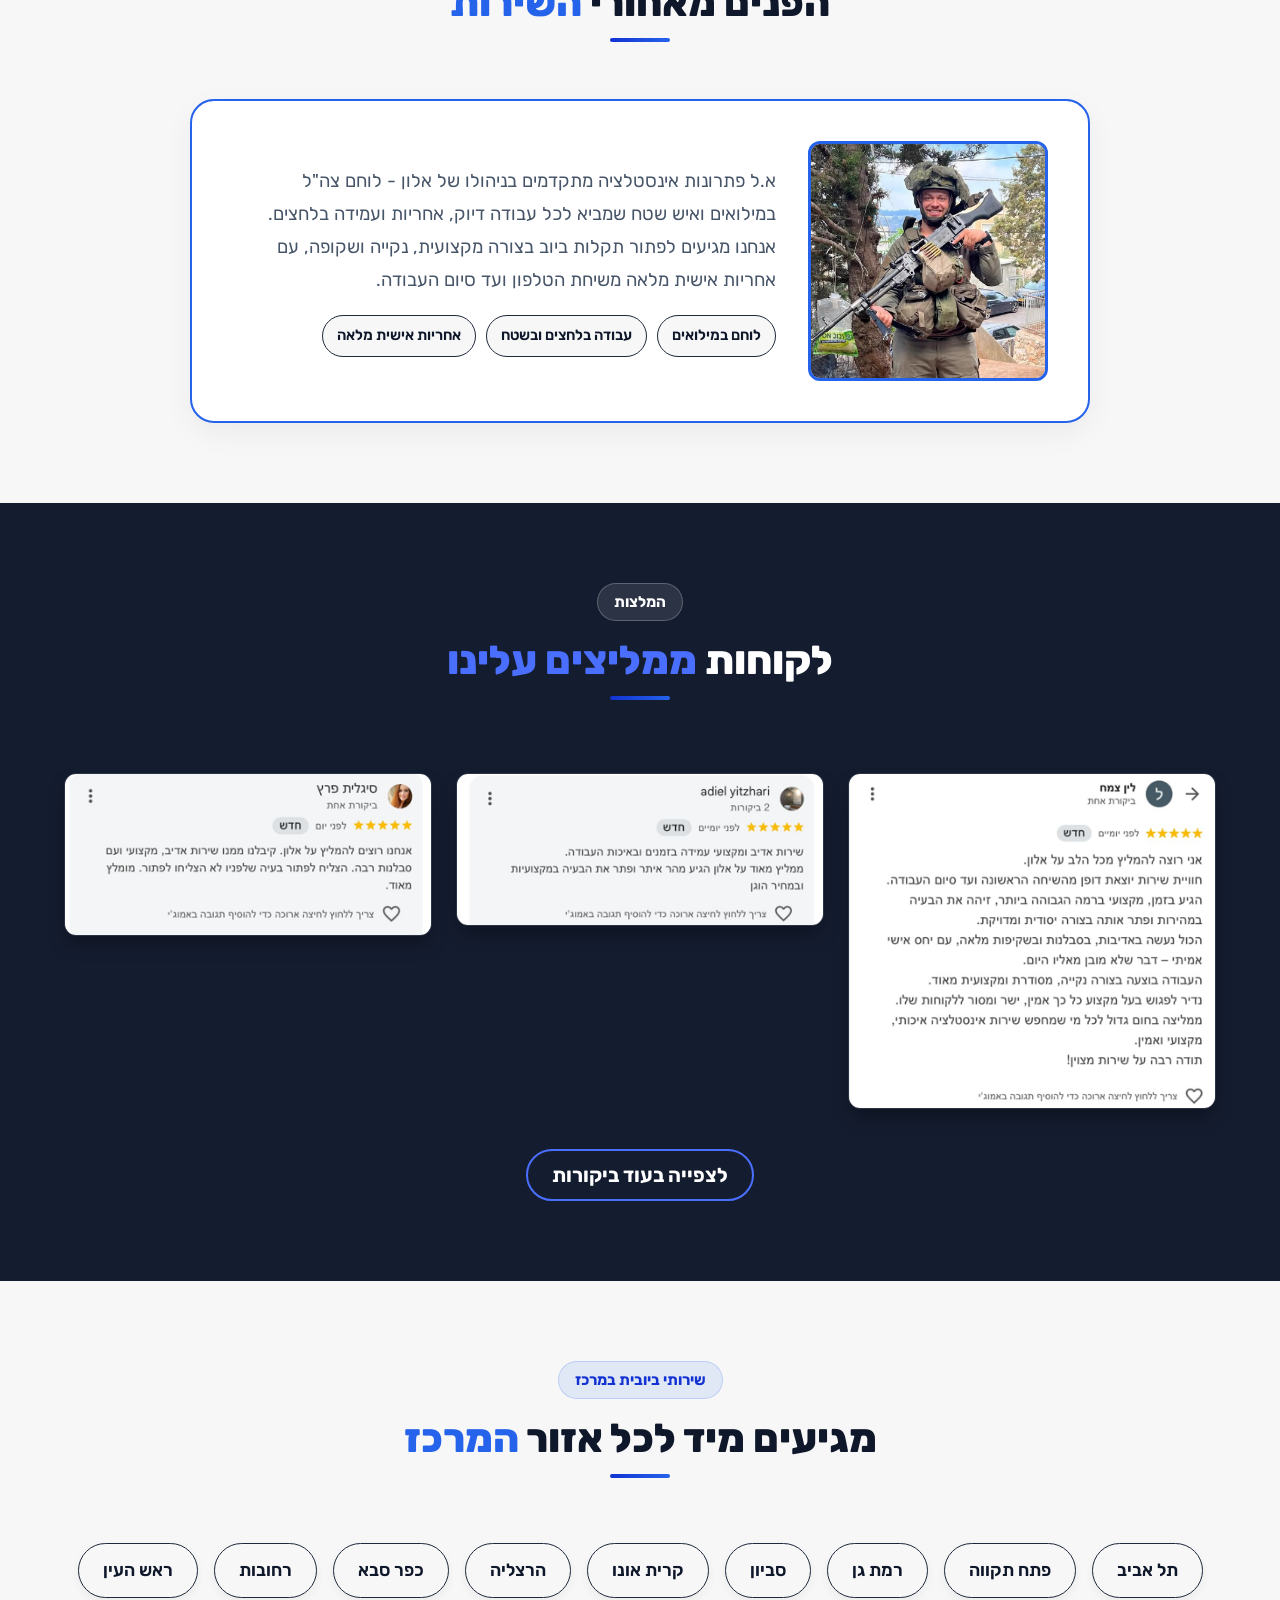
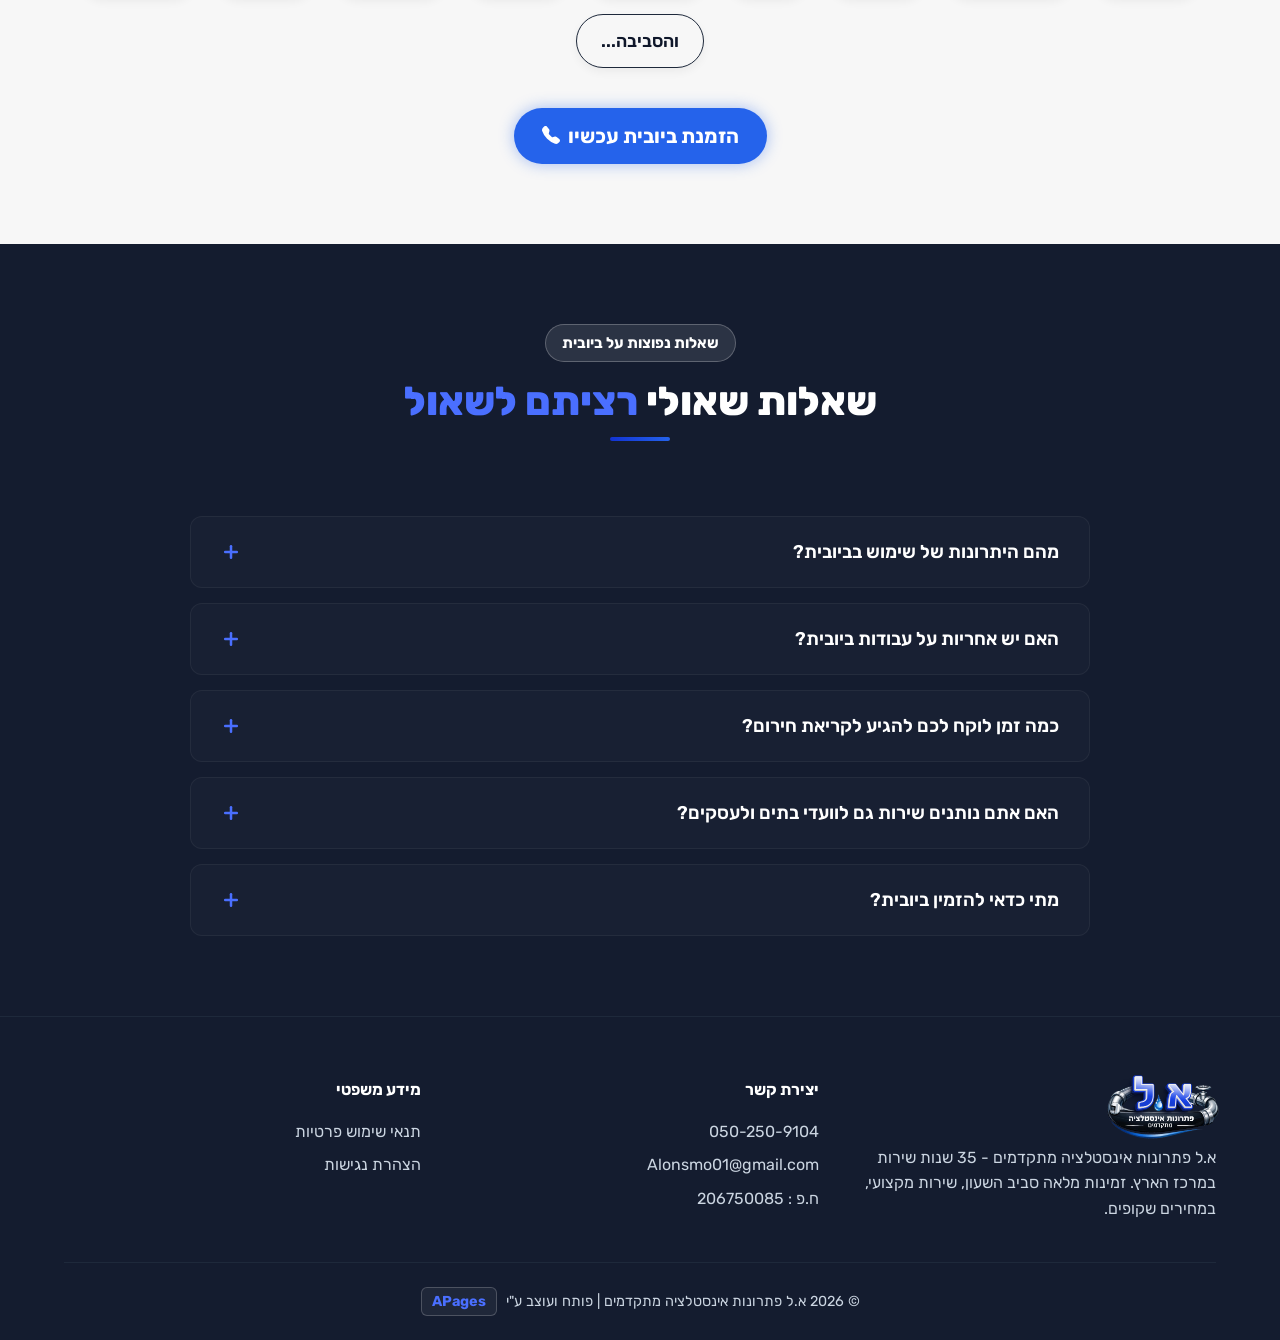
==== commit 1a0d9985: "Improve service image lightbox gallery" ====
--- a/index.html
+++ b/index.html
@@ -254,14 +254,6 @@
                     <img src="logo_transparency.png" alt="א.ל פתרונות אינסטלציה מתקדמים" class="hero-logo" width="220"
                         height="55">
                 </div>
-                <div class="warranty-badge-float reveal">
-                    <span>אחריות מלאה על כל עבודה</span>
-                    <svg xmlns="http://www.w3.org/2000/svg" width="16" height="16" fill="currentColor"
-                        viewBox="0 0 16 16">
-                        <path
-                            d="M10.067.87a2.89 2.89 0 0 0-4.134 0l-.622.638-.89-.011a2.89 2.89 0 0 0-2.924 2.924l.01.89-.636.622a2.89 2.89 0 0 0 0 4.134l.637.622-.011.89a2.89 2.89 0 0 0 2.924 2.924l.89-.01.622.636a2.89 2.89 0 0 0 4.134 0l.622-.637.89.011a2.89 2.89 0 0 0 2.924-2.924l-.01-.89.636-.622a2.89 2.89 0 0 0 0-4.134l-.637-.622.011-.89a2.89 2.89 0 0 0-2.924-2.924l-.89.01-.622-.636zm.287 5.984-3 3a.5.5 0 0 1-.708 0l-1.5-1.5a.5.5 0 1 1 .708-.708L7 8.793l2.646-2.647a.5.5 0 0 1 .708.708z" />
-                    </svg>
-                </div>
                 <h1 class="hero-title reveal">
                     שירותי ביובית 24/7 במרכז<br>
                     <span class="text-highlight"
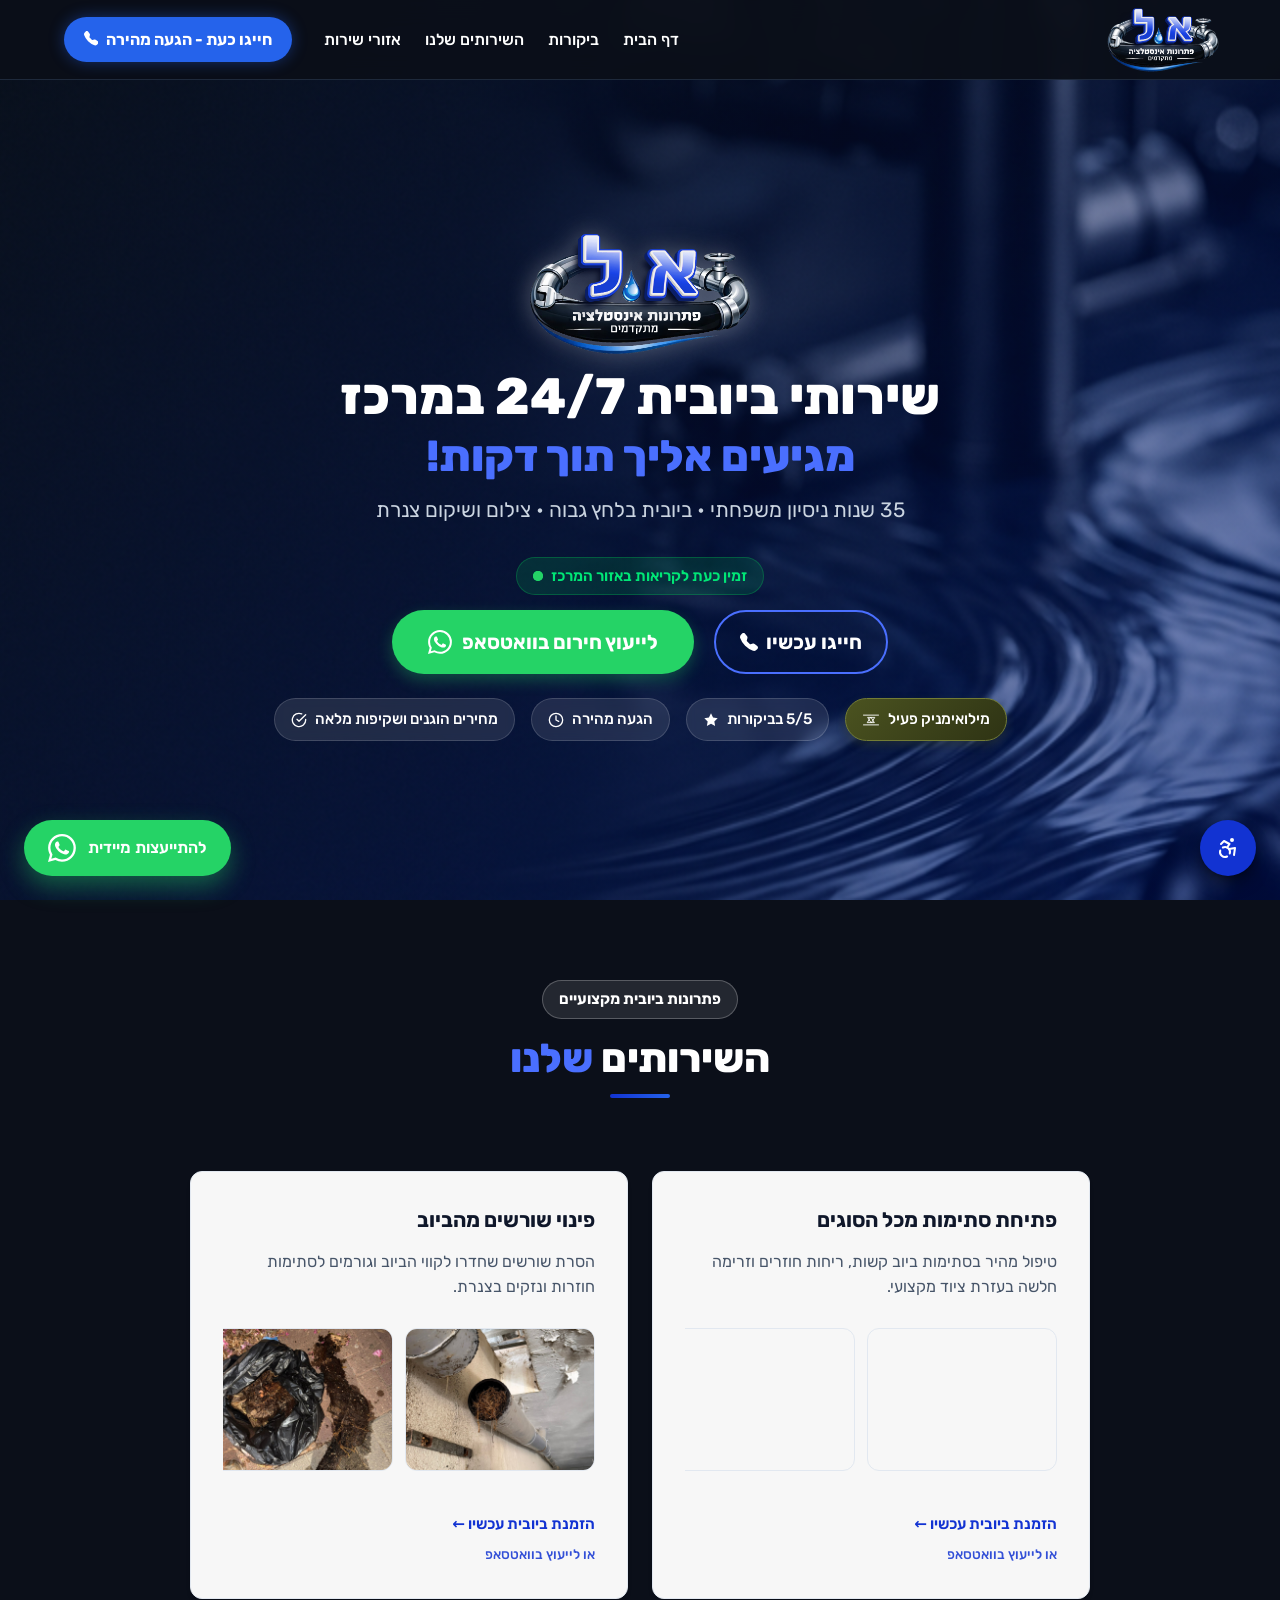
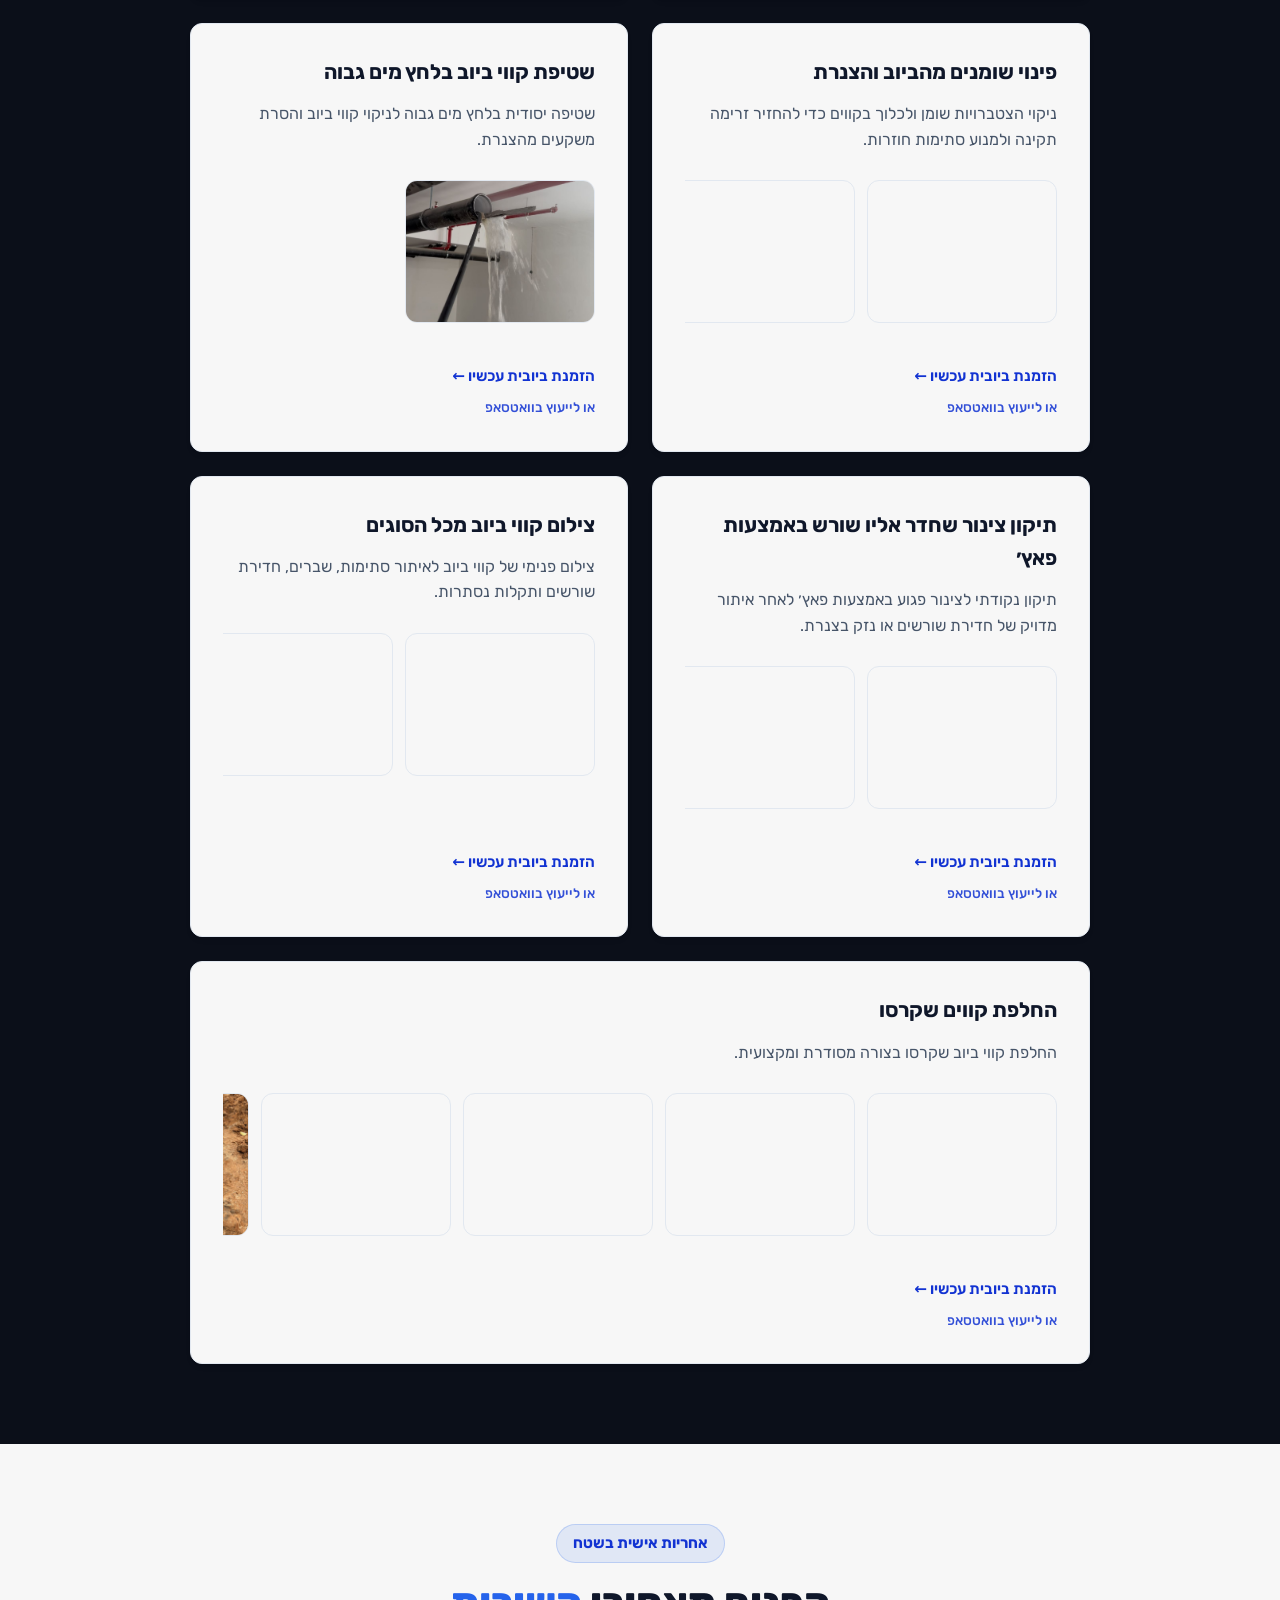
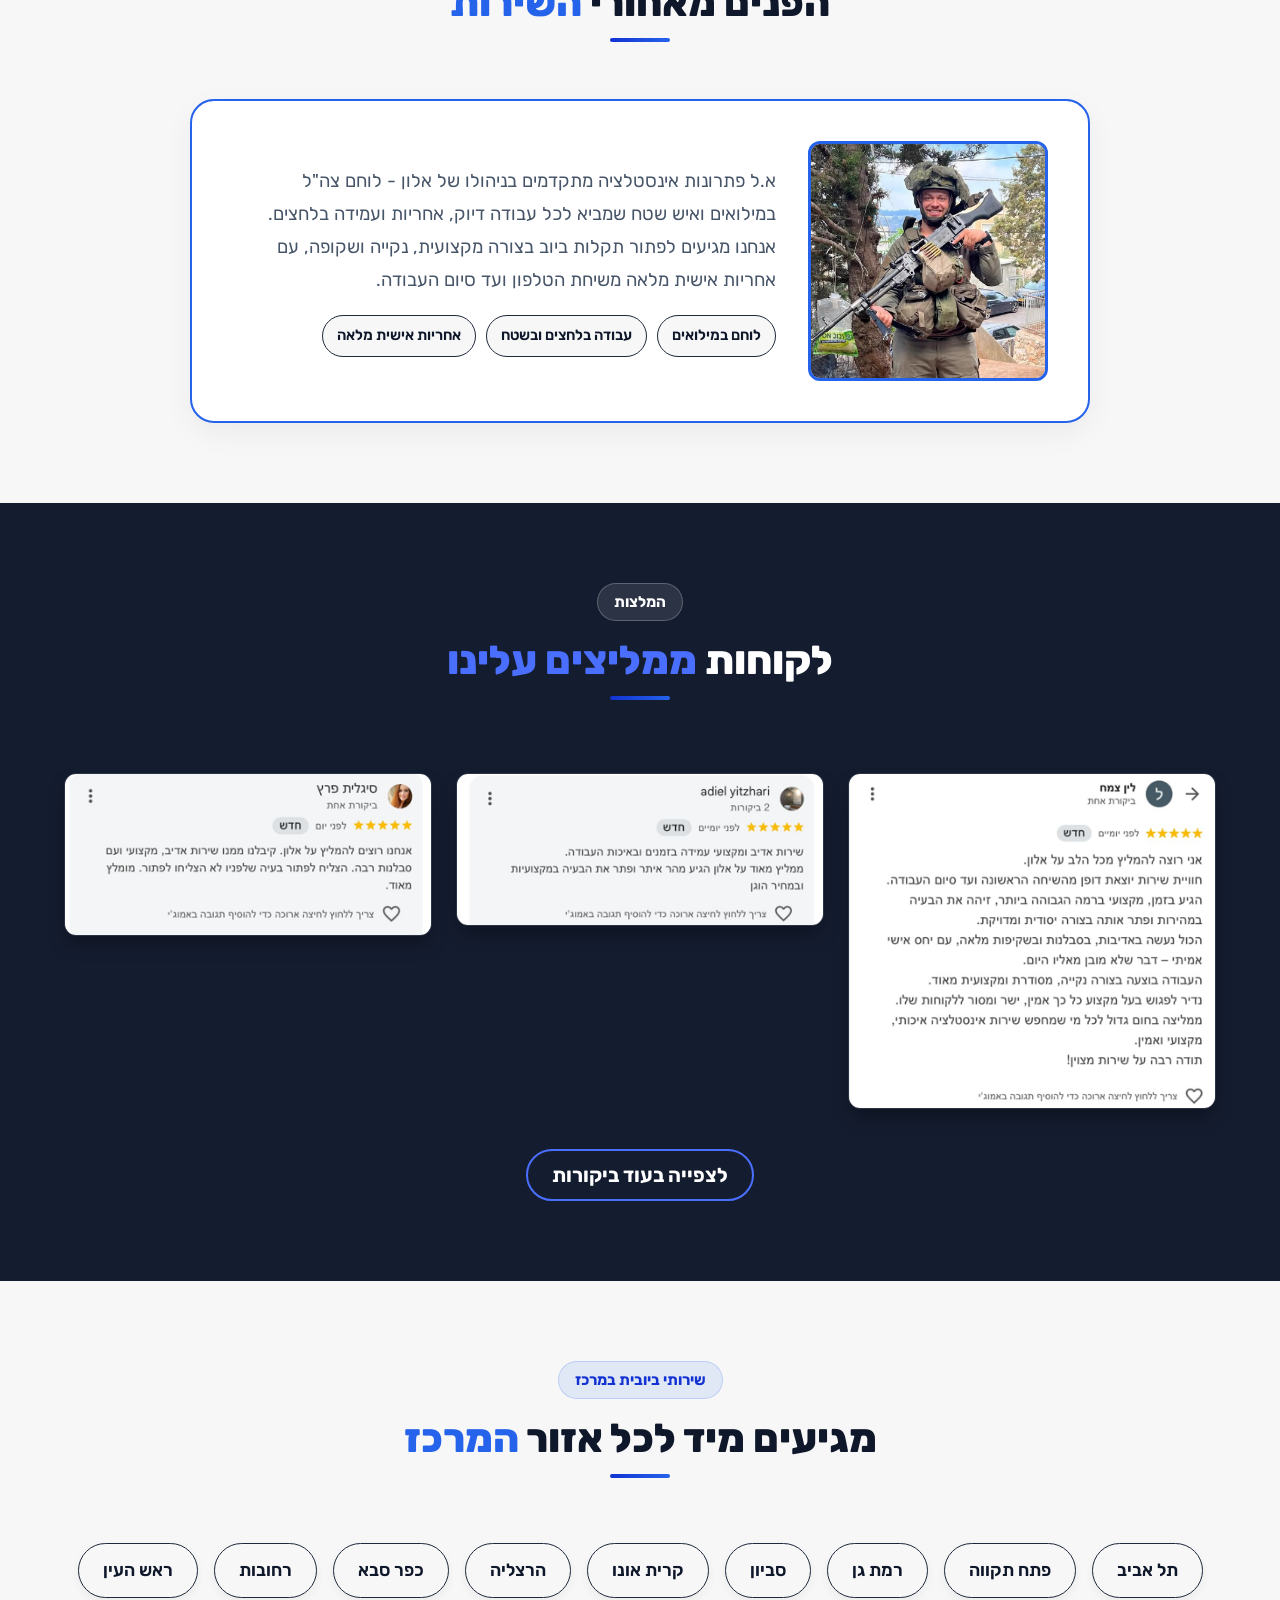
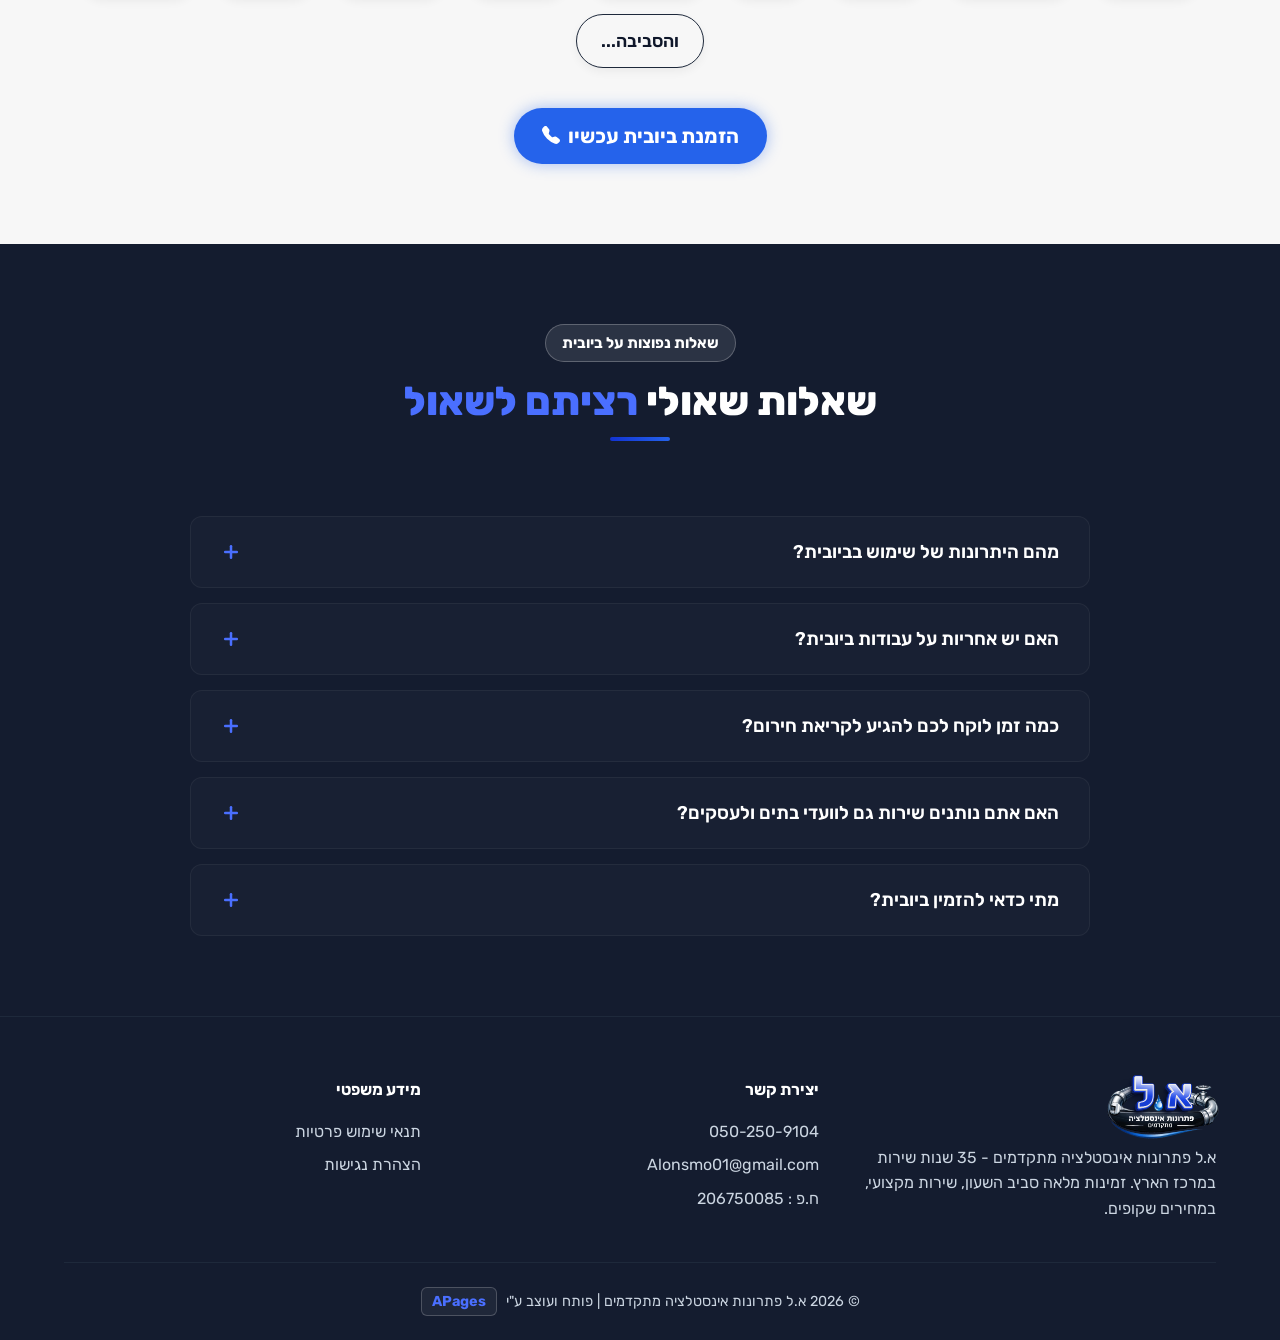
==== commit 6545276e: "Fix mobile hero vertical spacing" ====
--- a/index.html
+++ b/index.html
@@ -178,7 +178,7 @@
         rel="stylesheet">
 
     <!-- Custom CSS -->
-    <link rel="stylesheet" href="style.css?v=iphone-gallery-polish">
+    <link rel="stylesheet" href="style.css?v=hero-mobile-spacing-fix">
     <!-- Google Tag Manager / gtag.js Placeholders -->
     <!-- Place your Google Ads conversion snippet here later. For now, tracking events are attached to buttons -->
     <script>
--- a/style.css
+++ b/style.css
@@ -1556,12 +1556,12 @@
     }
     
     .hero {
-        padding-top: calc(var(--nav-height) + 0px); /* Tighter top */
+        padding-top: calc(var(--nav-height) + 4px); /* Tighter top without touching the header */
         min-height: 100vh;
         display: flex;
         flex-direction: column;
-        justify-content: center;
-        padding-bottom: 10px; /* Tighter bottom */
+        justify-content: flex-start;
+        padding-bottom: 76px; /* Keeps bottom chips above floating buttons */
     }
     
     /* Optimization for Marketing & Rapid Scanning on Mobile */
@@ -2343,3 +2343,24 @@
     display: block;
     object-fit: contain;
 }
+
+@media (max-width: 768px) {
+    .hero {
+        height: auto;
+        min-height: auto;
+        max-height: none;
+        padding-top: calc(var(--nav-height) + 18px);
+        padding-bottom: calc(96px + env(safe-area-inset-bottom));
+        justify-content: flex-start;
+        overflow: visible;
+    }
+
+    .hero .hero-content {
+        margin-top: -22px;
+    }
+
+    .hero .hero-trust-badges {
+        margin-top: 10px;
+        margin-bottom: 14px;
+    }
+}
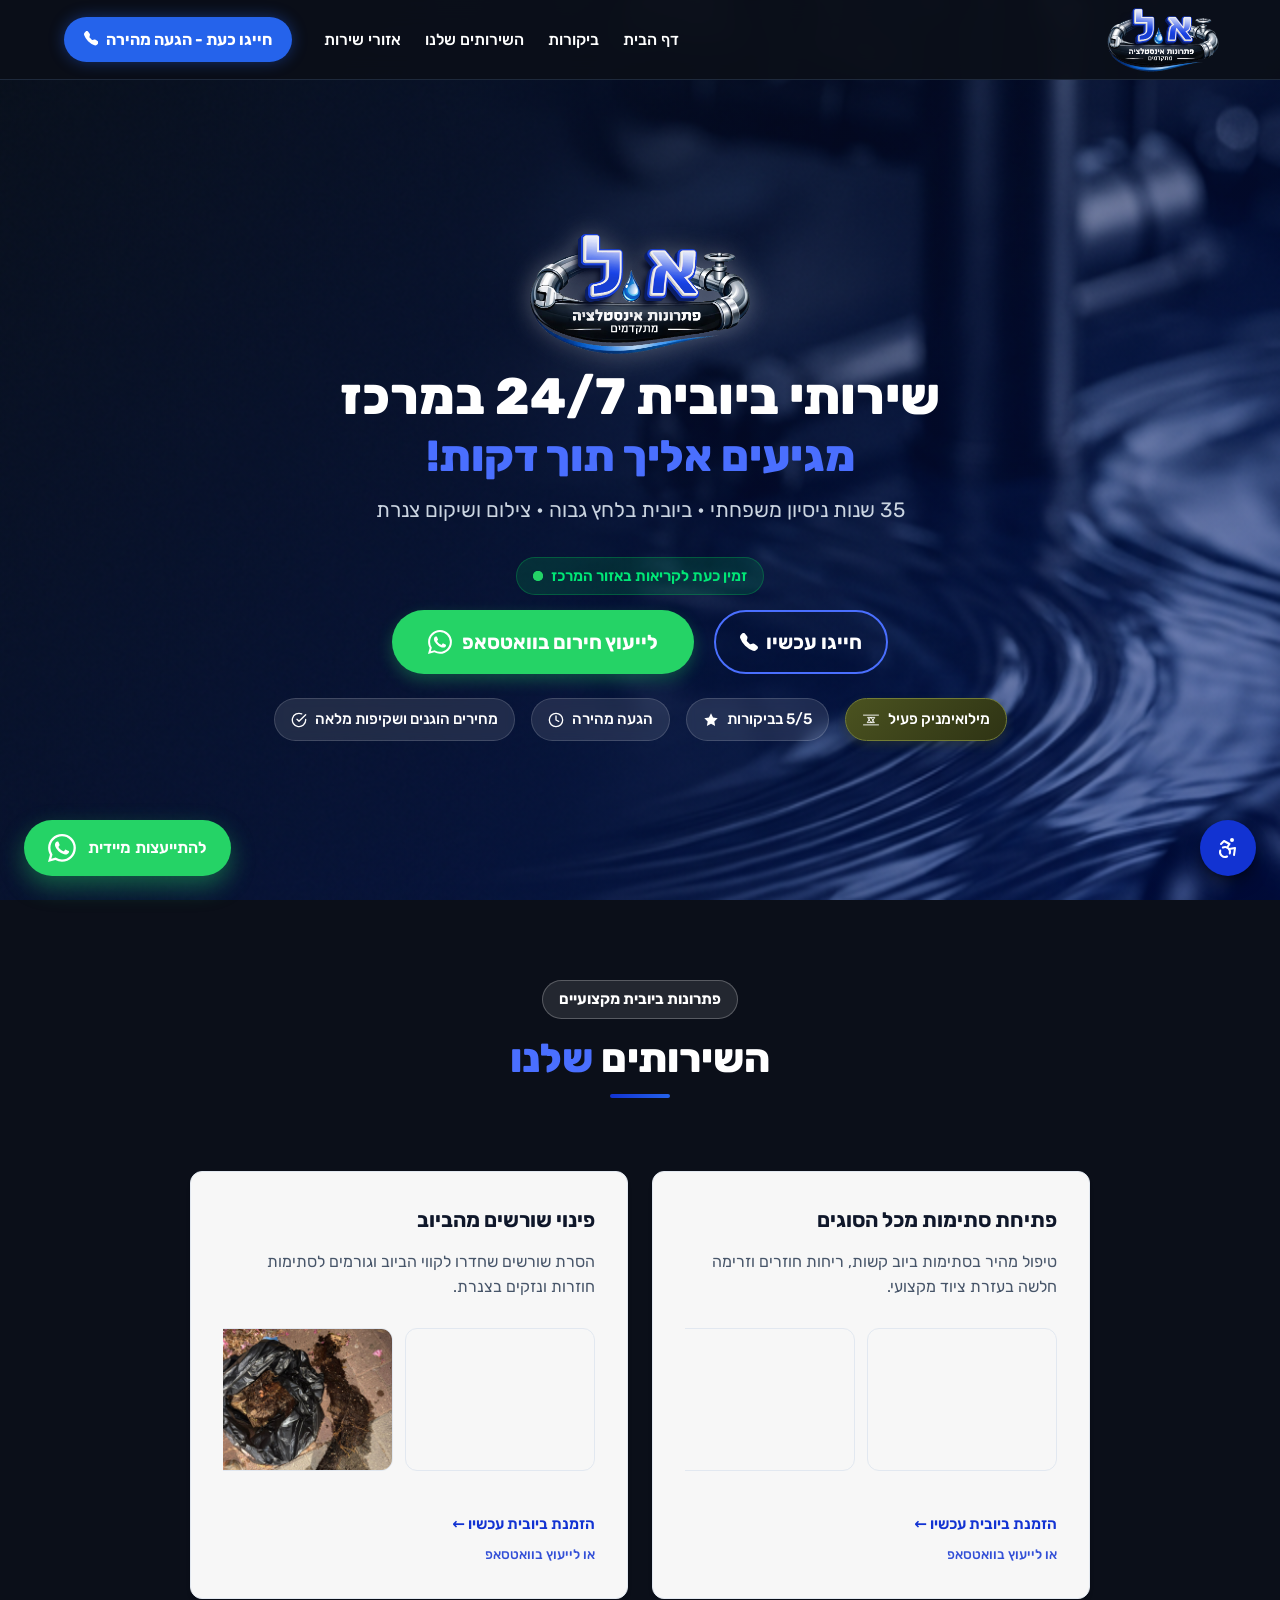
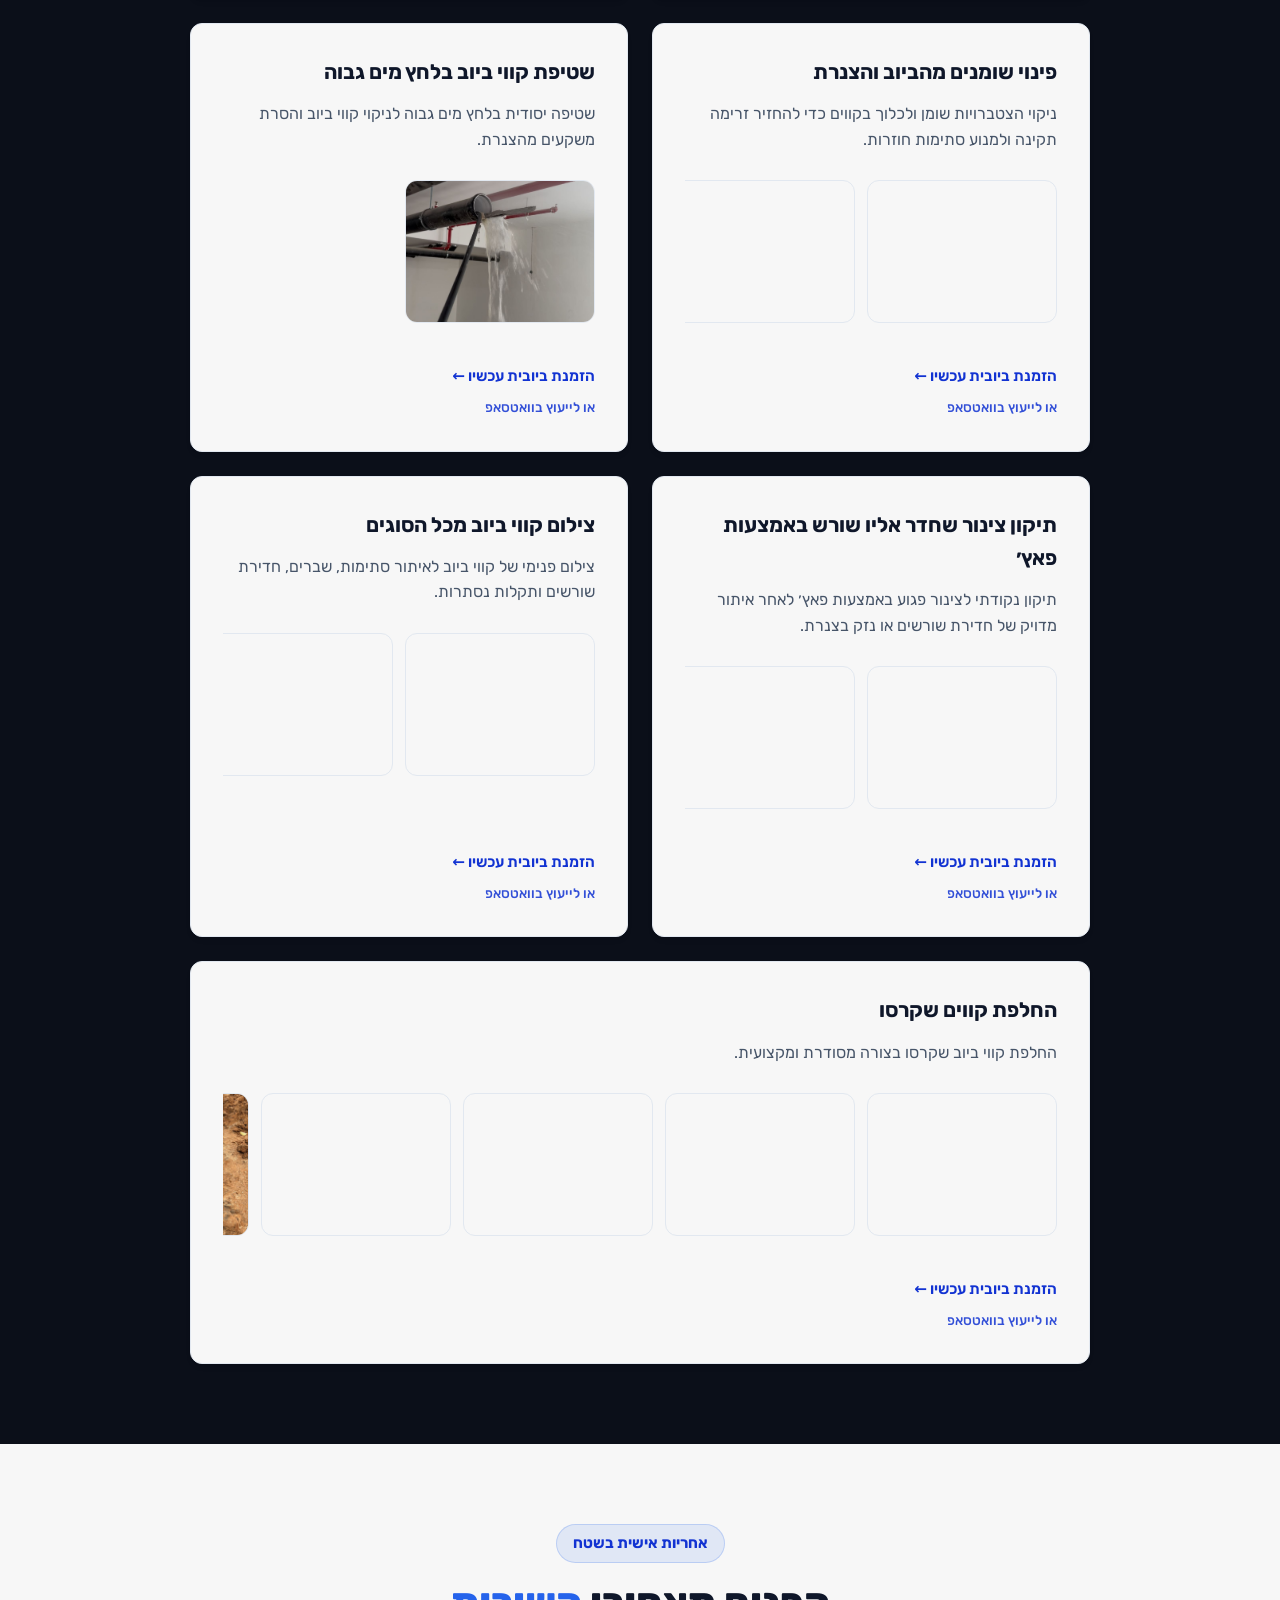
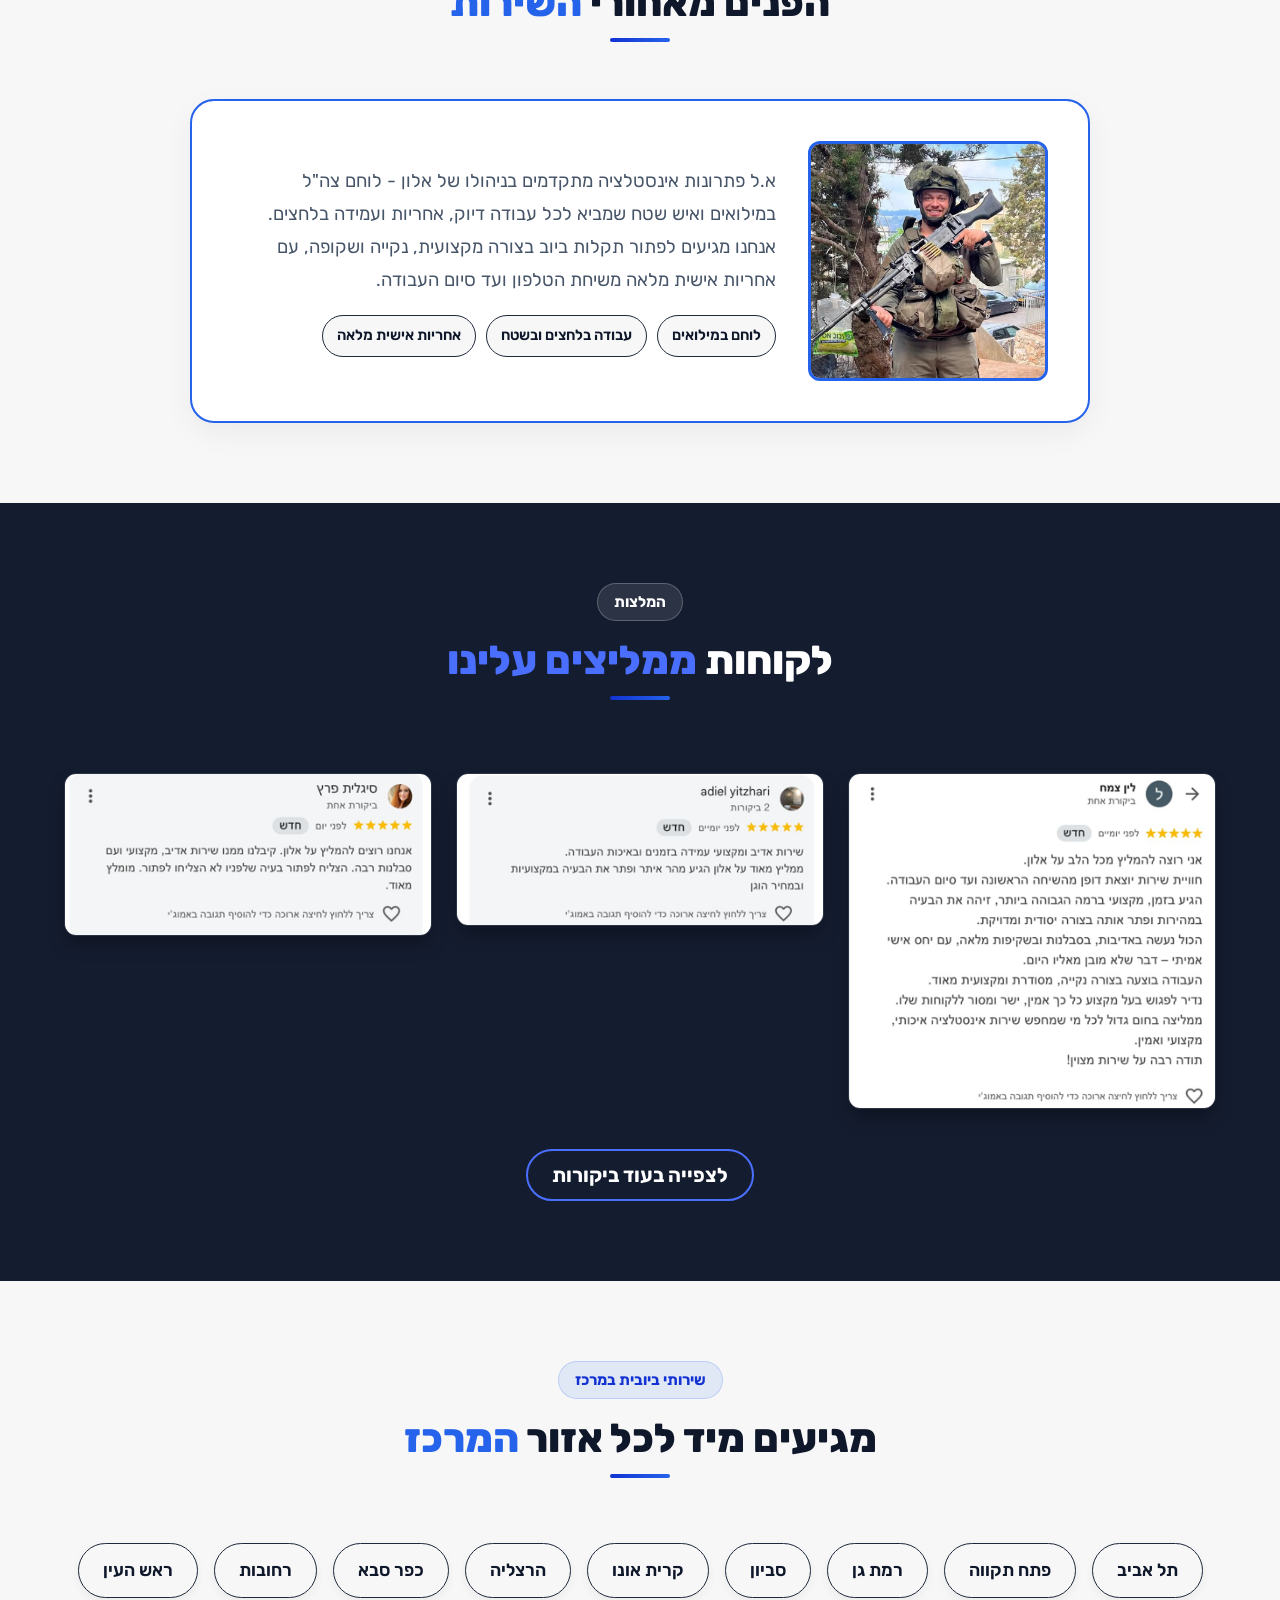
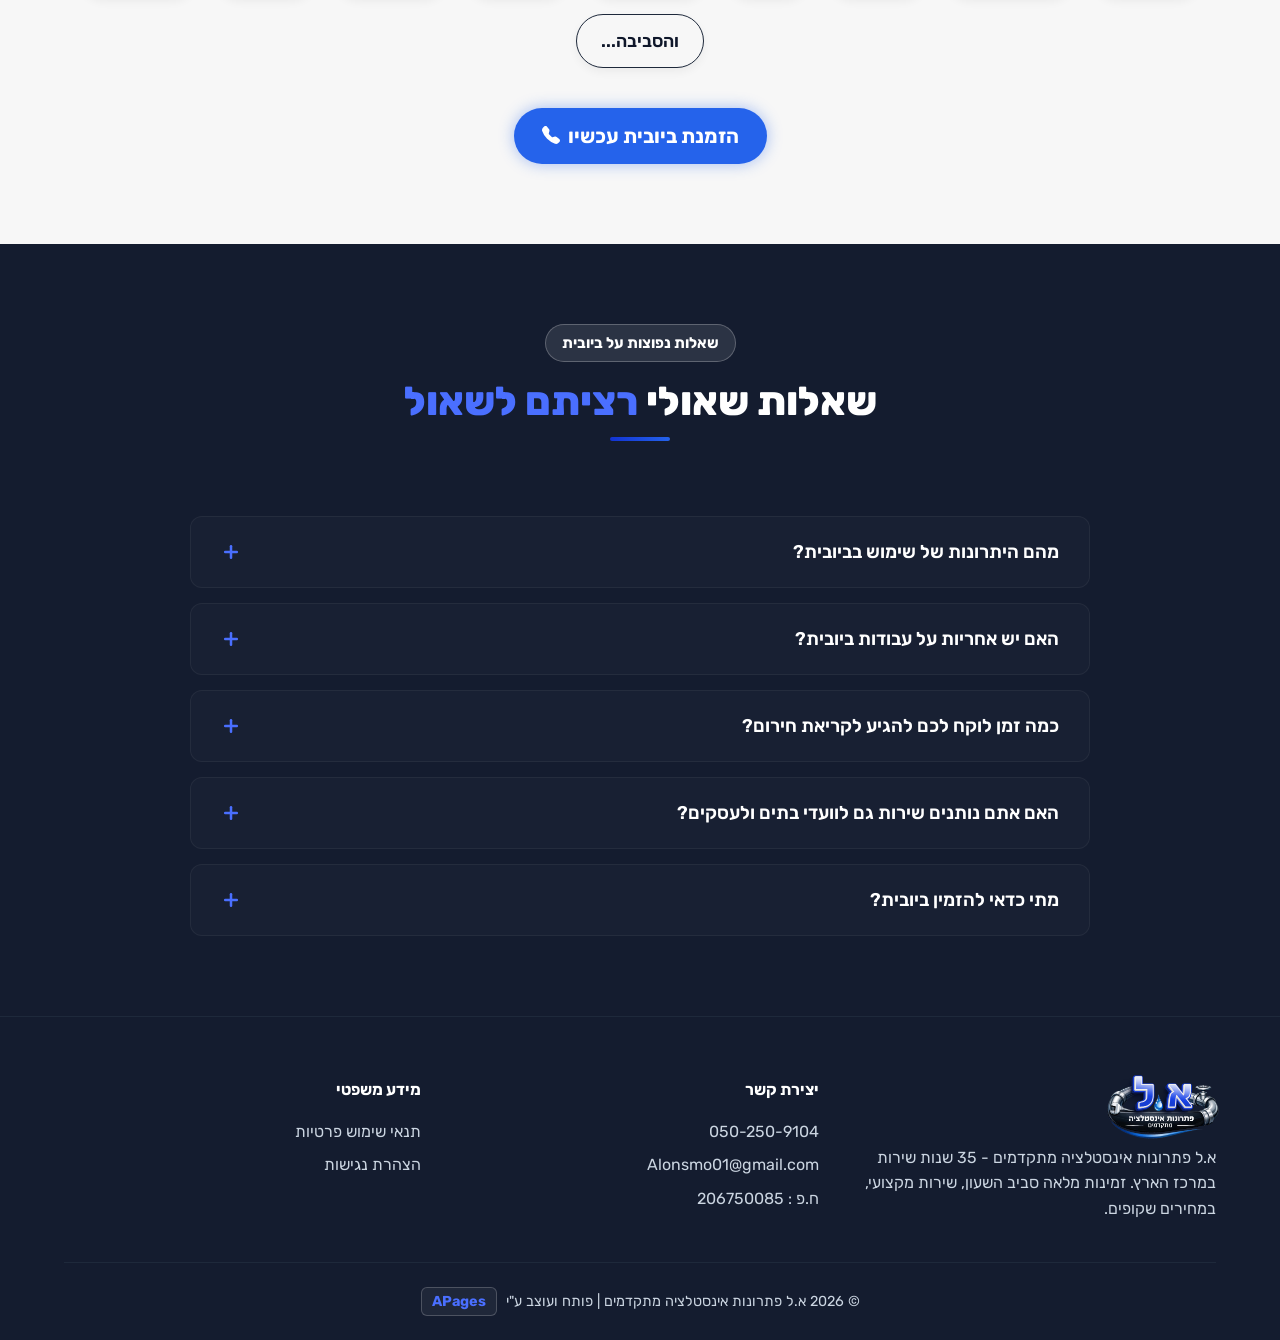
==== commit f09c2278: "Fine tune mobile hero position" ====
--- a/index.html
+++ b/index.html
@@ -178,7 +178,7 @@
         rel="stylesheet">
 
     <!-- Custom CSS -->
-    <link rel="stylesheet" href="style.css?v=hero-mobile-spacing-fix">
+    <link rel="stylesheet" href="style.css?v=hero-mobile-spacing-tune">
     <!-- Google Tag Manager / gtag.js Placeholders -->
     <!-- Place your Google Ads conversion snippet here later. For now, tracking events are attached to buttons -->
     <script>
--- a/style.css
+++ b/style.css
@@ -2356,7 +2356,7 @@
     }
 
     .hero .hero-content {
-        margin-top: -22px;
+        margin-top: -8px;
     }
 
     .hero .hero-trust-badges {
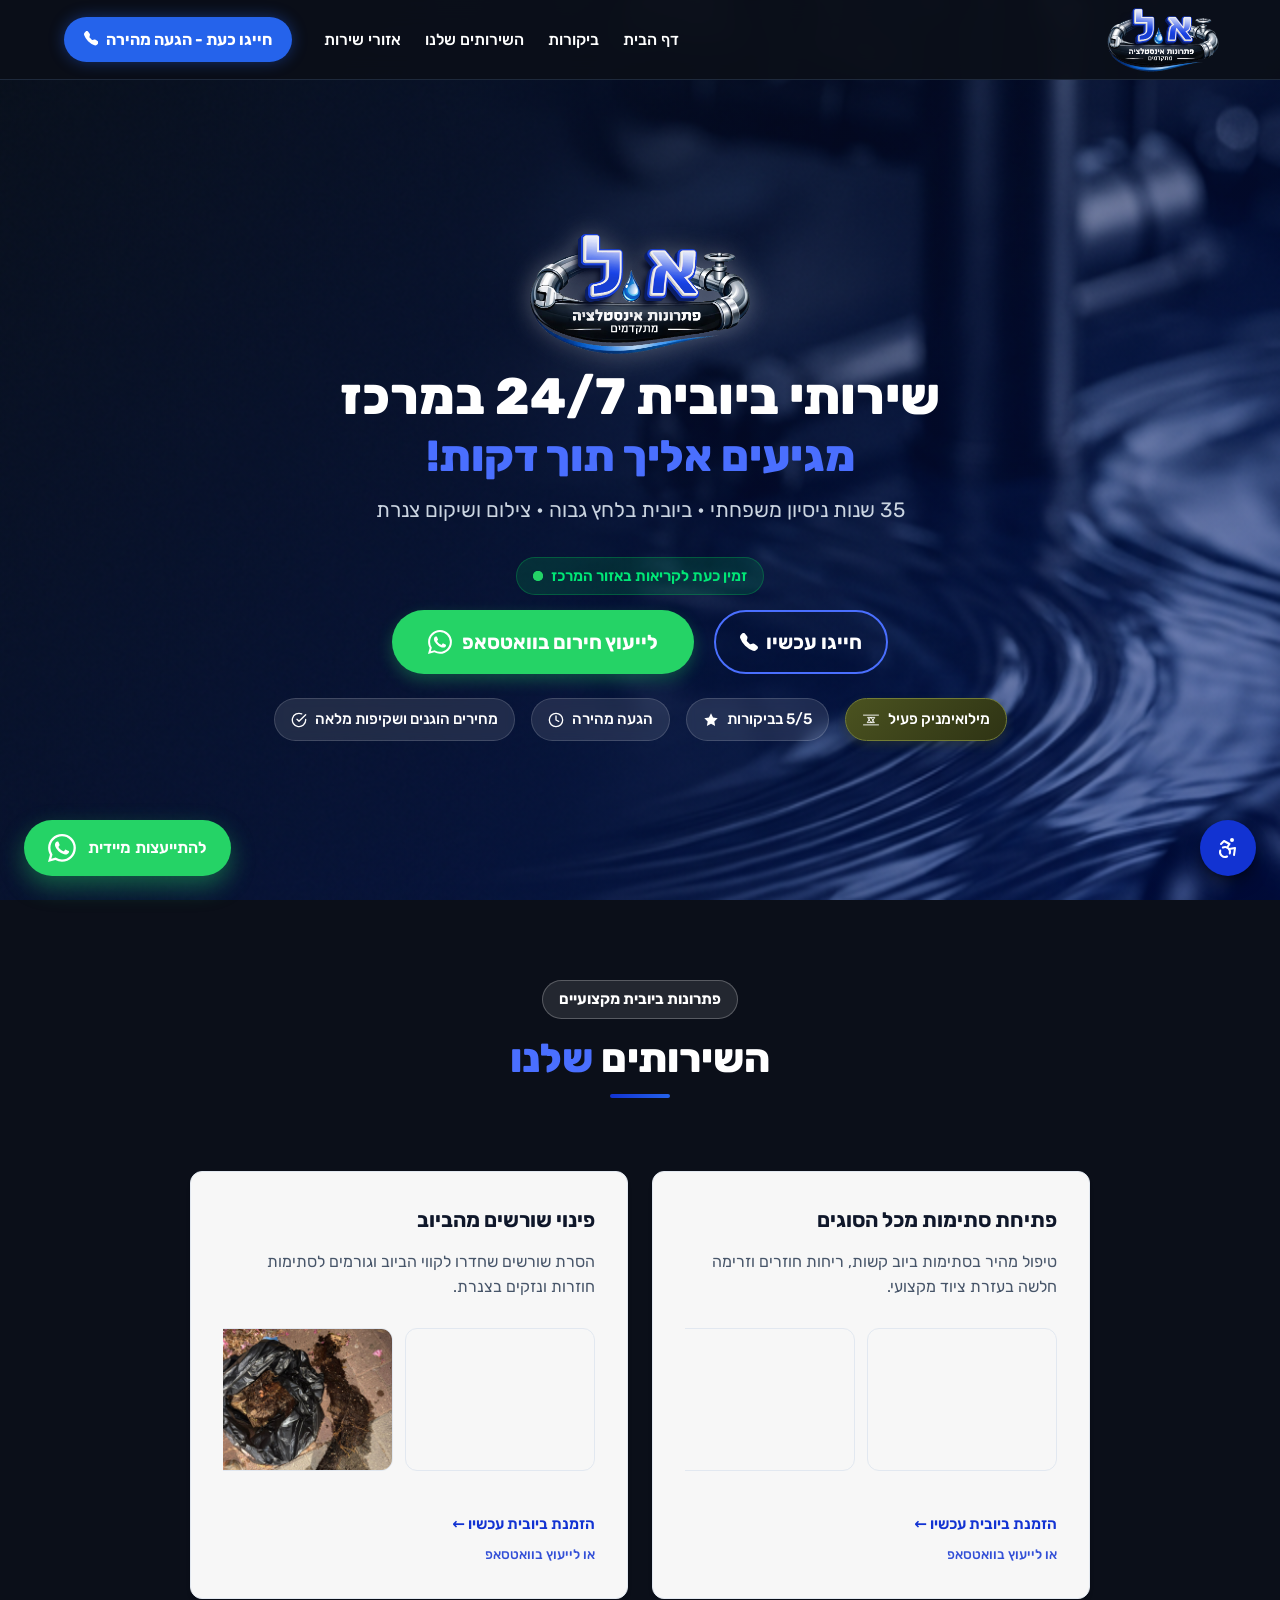
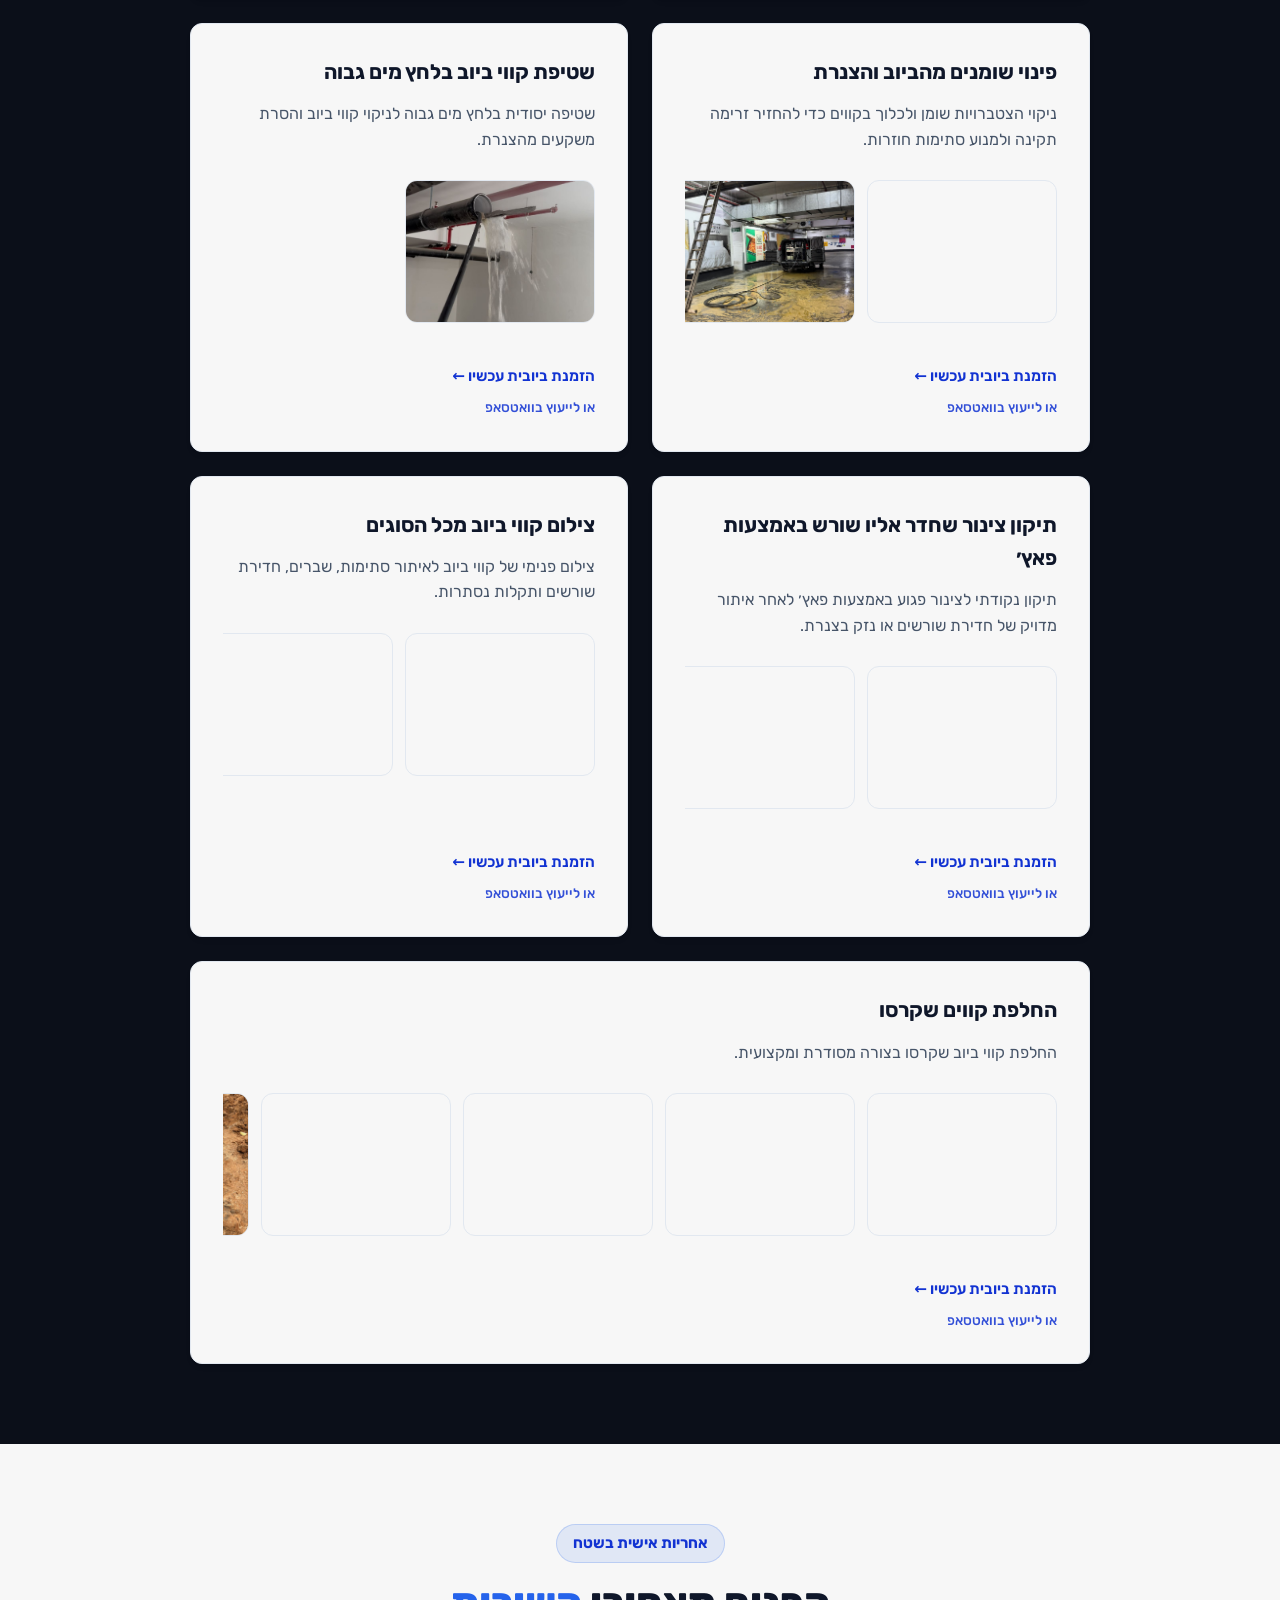
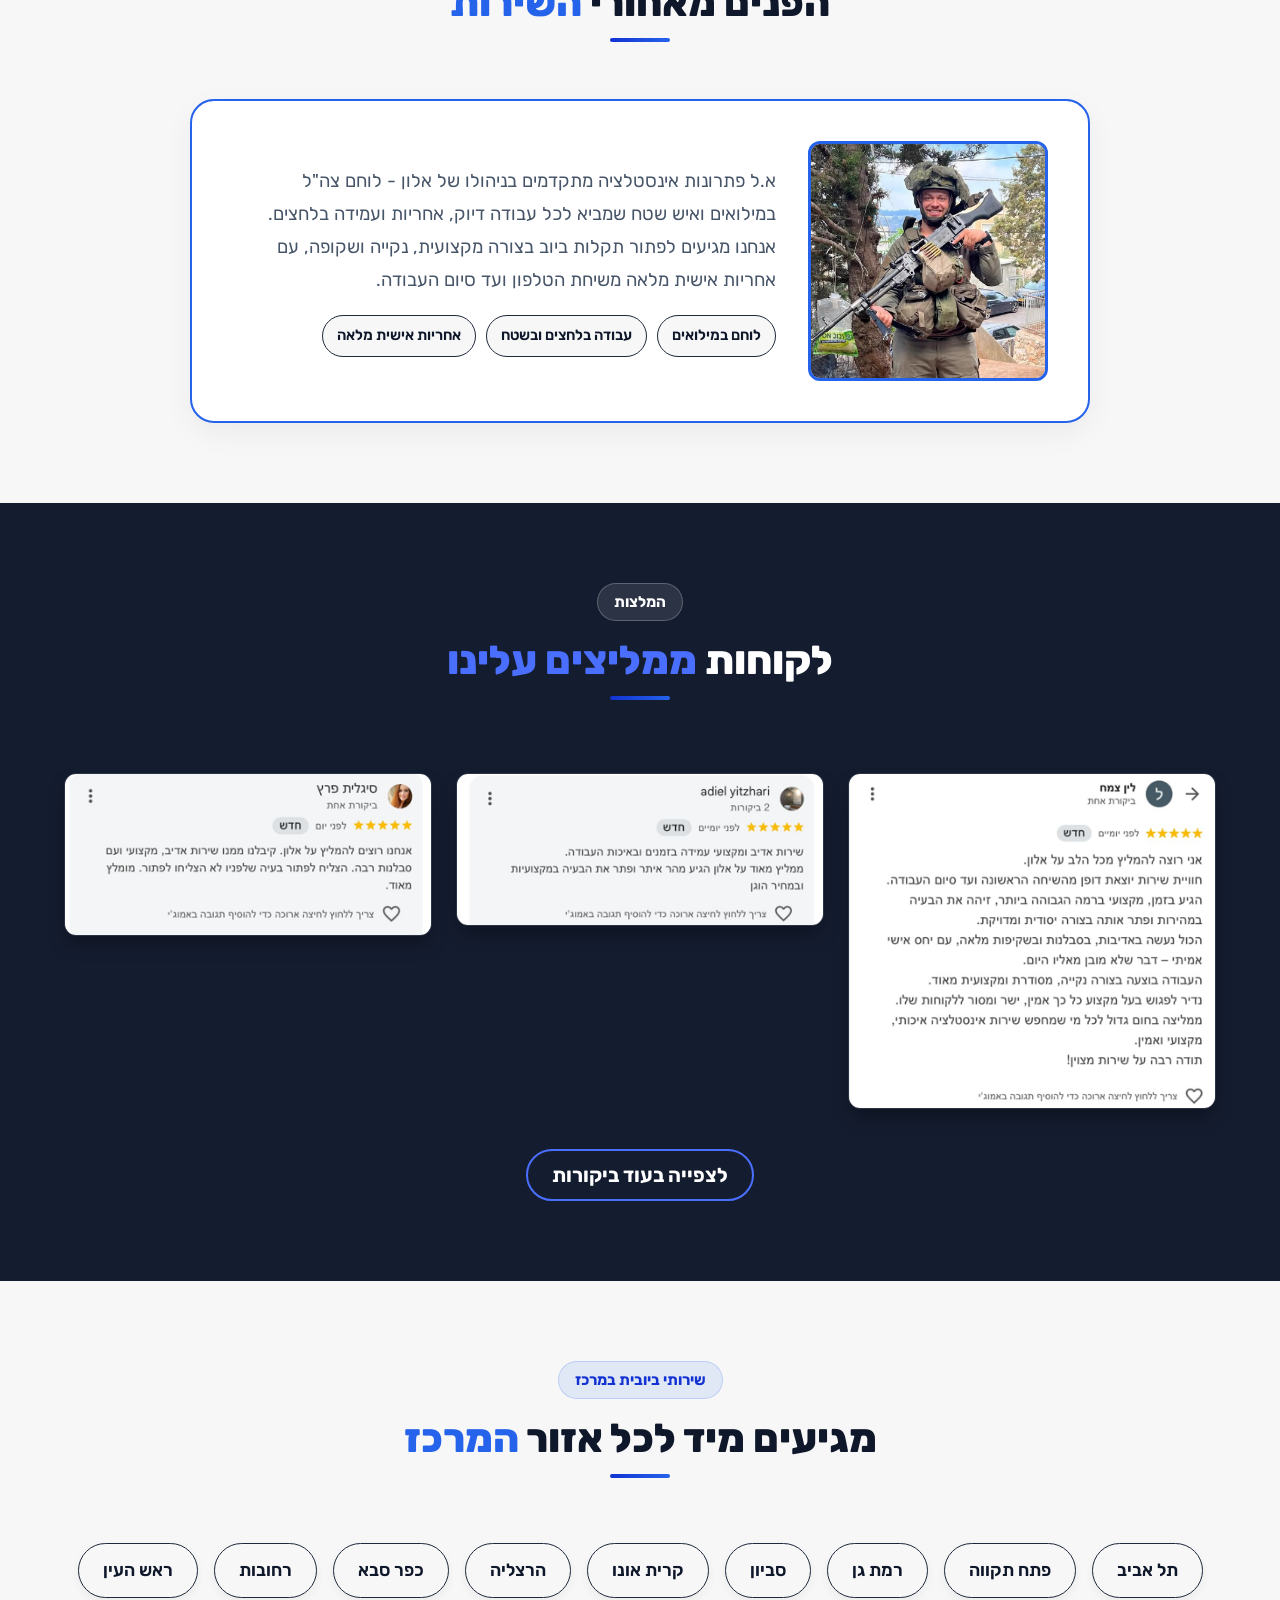
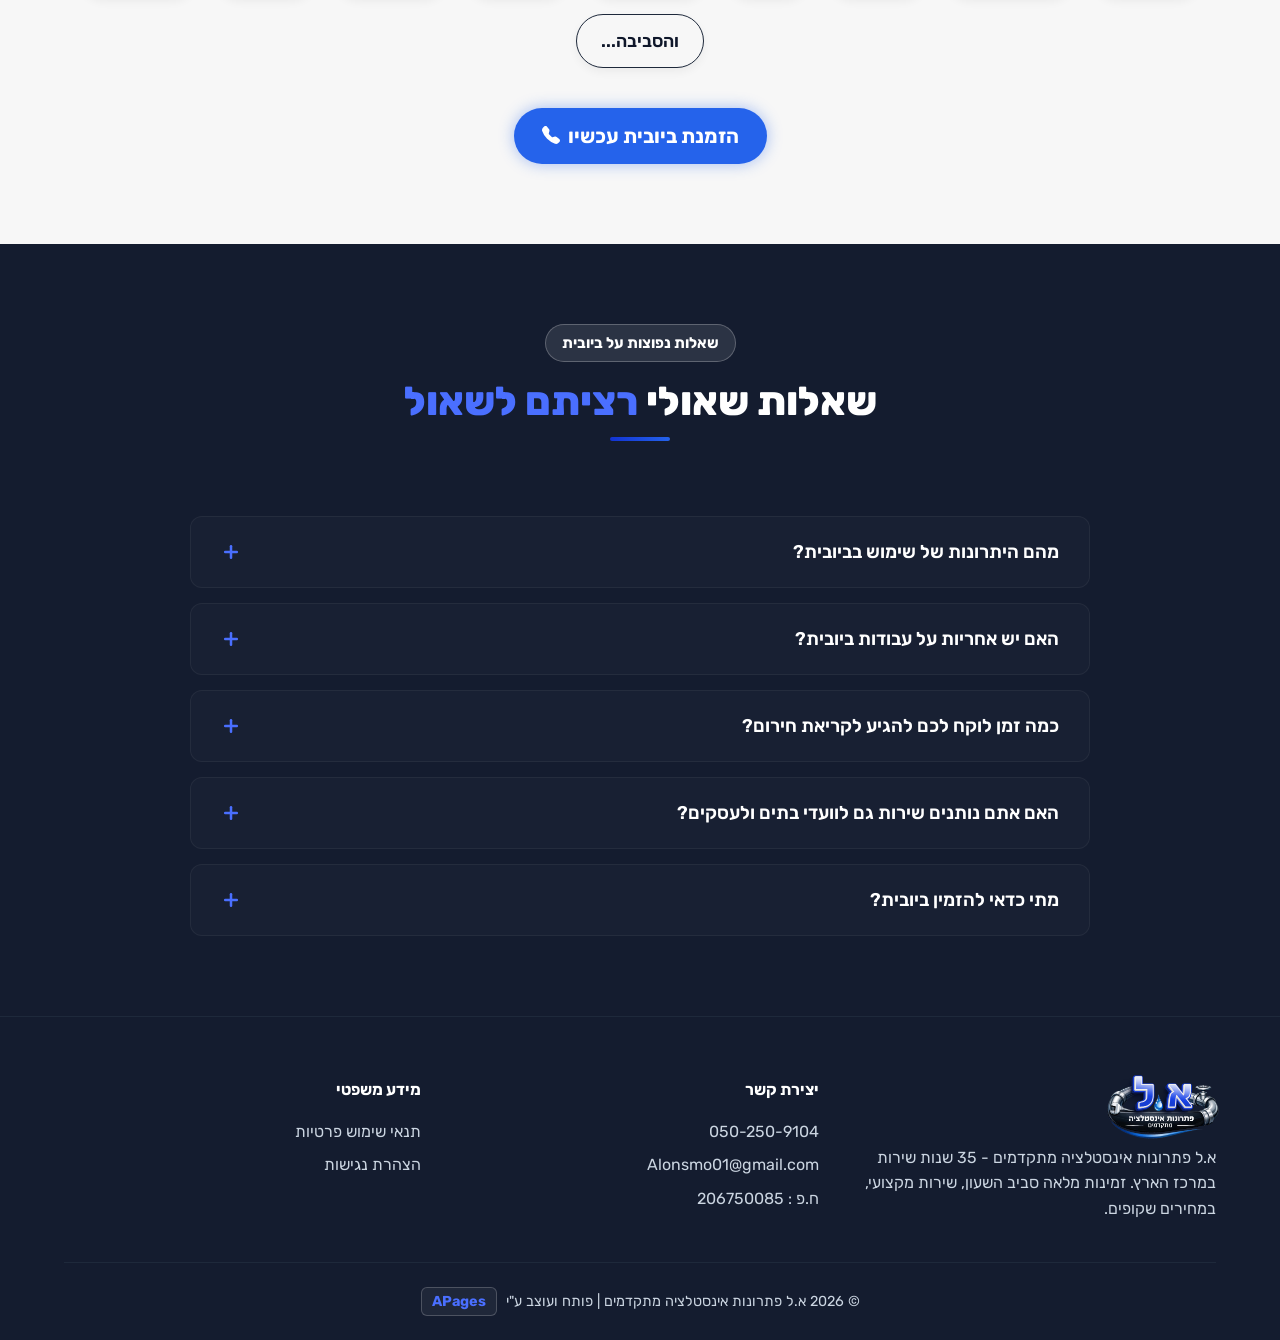
==== commit dd90bb1f: "Fine tune mobile hero downward position" ====
--- a/index.html
+++ b/index.html
@@ -178,7 +178,7 @@
         rel="stylesheet">
 
     <!-- Custom CSS -->
-    <link rel="stylesheet" href="style.css?v=hero-mobile-spacing-tune">
+    <link rel="stylesheet" href="style.css?v=hero-mobile-down-final">
     <!-- Google Tag Manager / gtag.js Placeholders -->
     <!-- Place your Google Ads conversion snippet here later. For now, tracking events are attached to buttons -->
     <script>
--- a/style.css
+++ b/style.css
@@ -2356,7 +2356,7 @@
     }
 
     .hero .hero-content {
-        margin-top: -8px;
+        margin-top: 6px;
     }
 
     .hero .hero-trust-badges {
